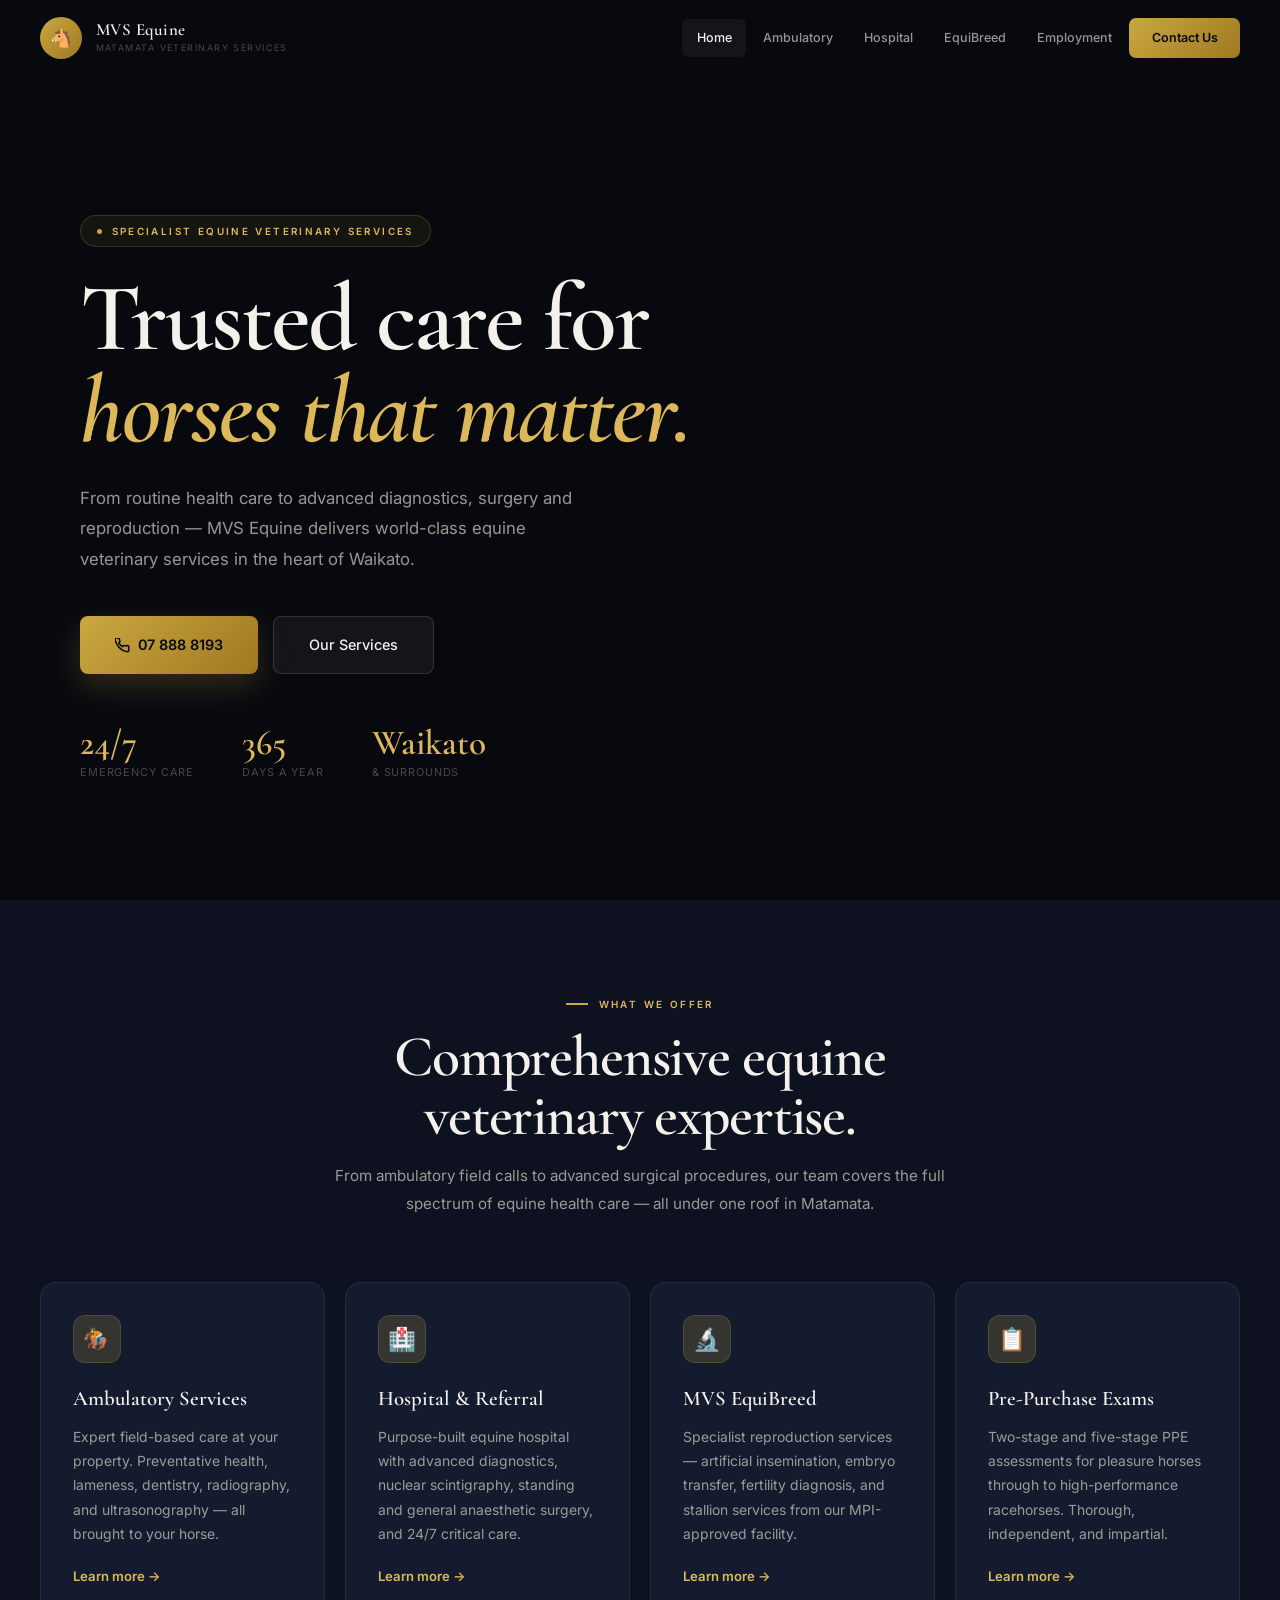
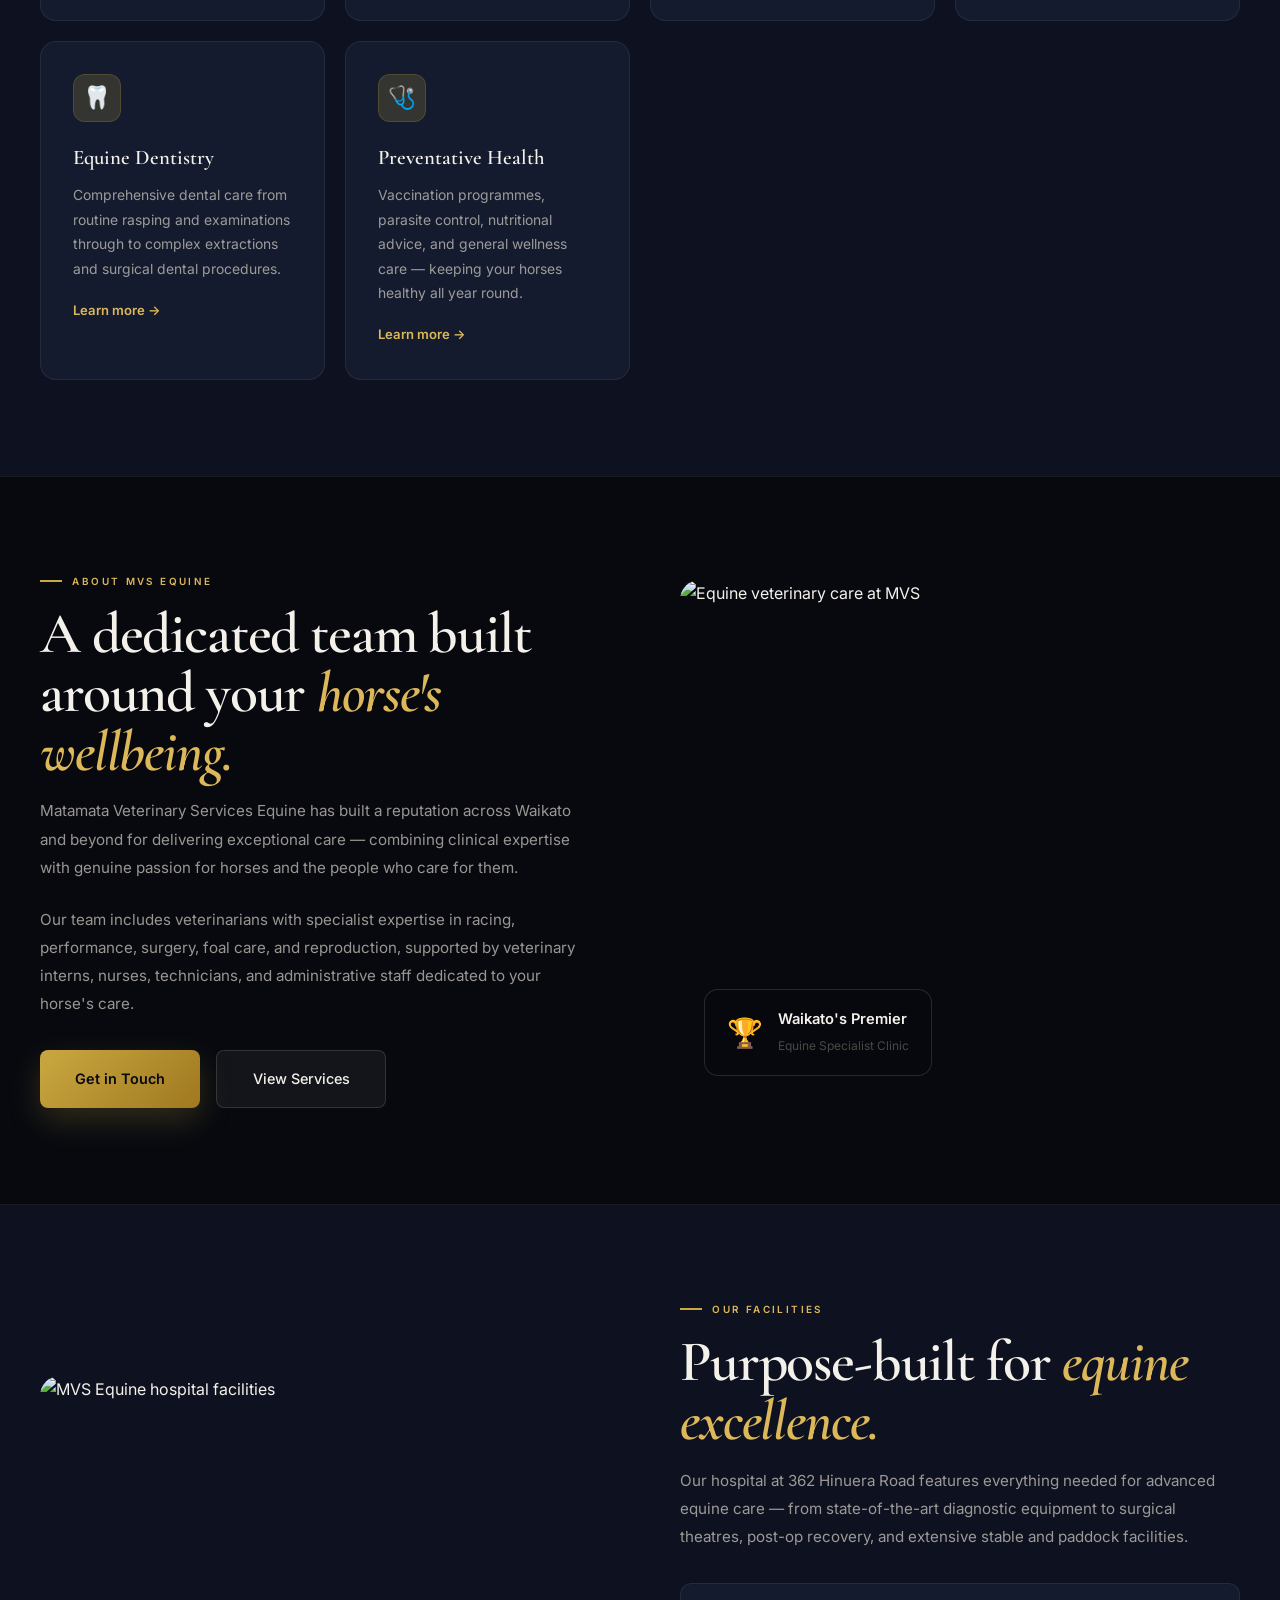
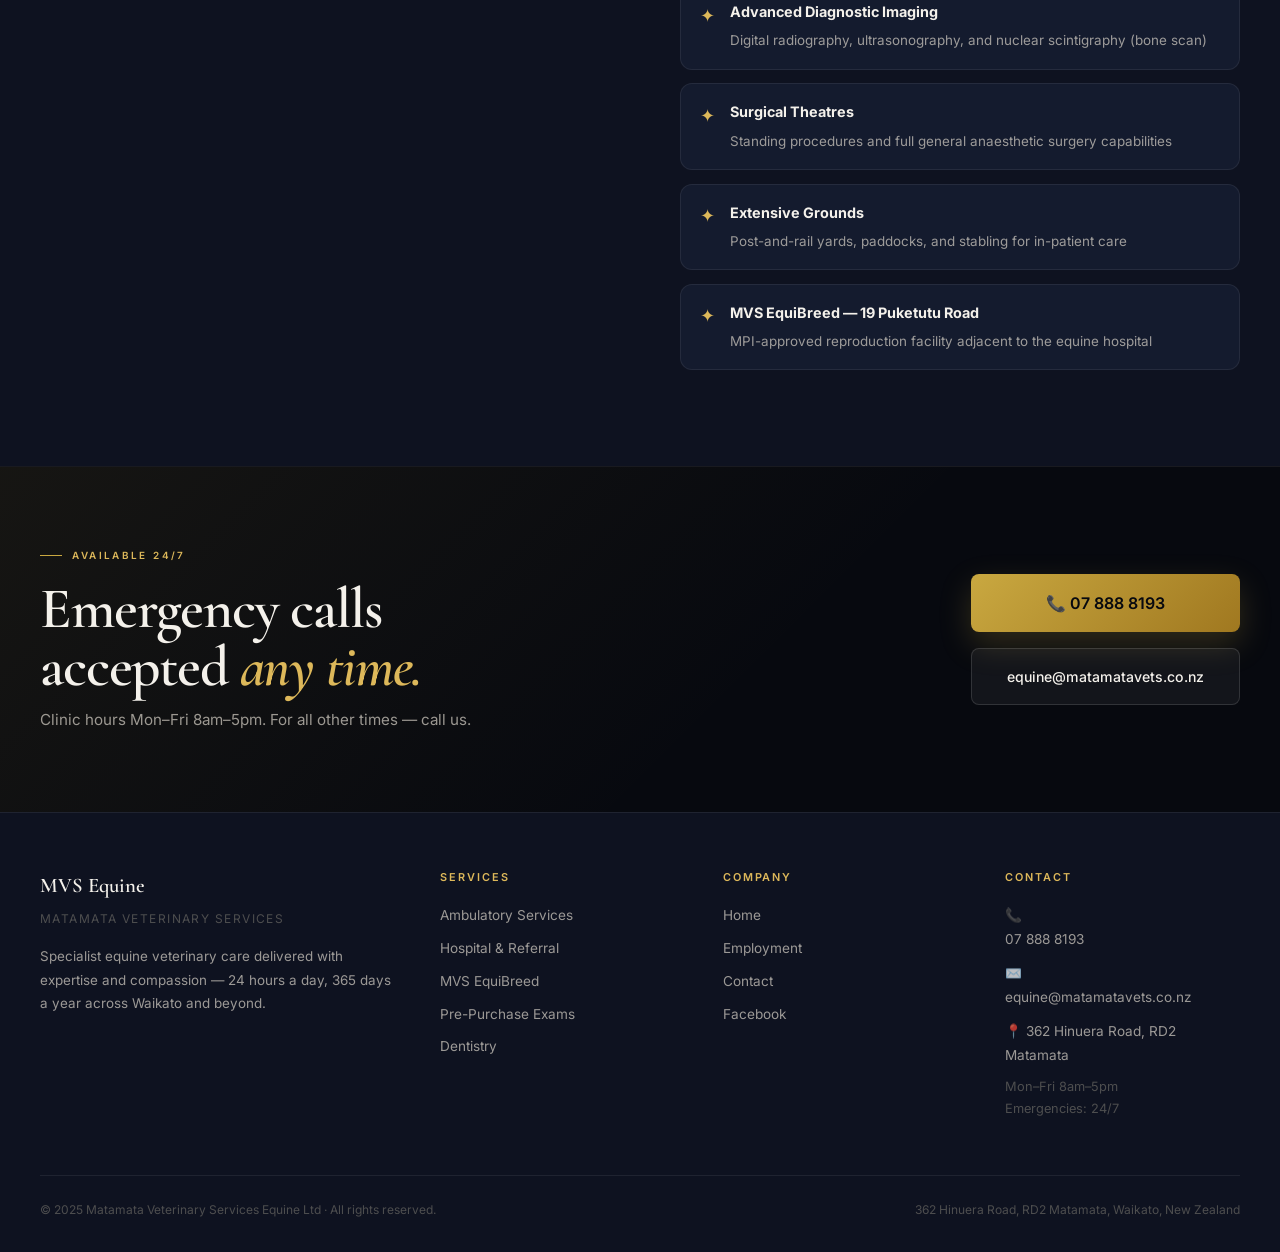
==== index.html @ 4cbdf6d9 "Initial commit: MVS Equine matavet demo site" ====
<!DOCTYPE html>
<html lang="en">
<head>
<meta charset="UTF-8">
<meta name="viewport" content="width=device-width, initial-scale=1.0">
<title>MVS Equine — Specialist Equine Veterinary Services, Matamata</title>
<meta name="description" content="Specialist equine veterinary care in Matamata, Waikato. Ambulatory services, hospital & referral care, reproduction, surgery and diagnostics. 24/7 emergency. 07 888 8193.">
<link rel="preconnect" href="https://fonts.googleapis.com">
<link rel="preconnect" href="https://fonts.gstatic.com" crossorigin>
<link rel="stylesheet" href="styles.css">
</head>
<body>

<nav id="nav">
  <a href="index.html" class="nav-logo">
    <div class="nav-logo-mark">🐴</div>
    <div class="nav-logo-text">
      <span class="nav-logo-name">MVS Equine</span>
      <span class="nav-logo-sub">Matamata Veterinary Services</span>
    </div>
  </a>
  <div class="nav-links">
    <a href="index.html" class="active">Home</a>
    <a href="ambulatory.html">Ambulatory</a>
    <a href="hospital.html">Hospital</a>
    <a href="equibreed.html">EquiBreed</a>
    <a href="employment.html">Employment</a>
    <a href="contact.html" class="nav-cta">Contact Us</a>
  </div>
  <div class="hamburger" onclick="toggleMenu()" id="hamburger"><span></span><span></span><span></span></div>
</nav>
<div class="mobile-menu" id="mobileMenu">
  <a href="index.html" onclick="toggleMenu()">Home</a>
  <a href="ambulatory.html" onclick="toggleMenu()">Ambulatory Services</a>
  <a href="hospital.html" onclick="toggleMenu()">Hospital & Referral</a>
  <a href="equibreed.html" onclick="toggleMenu()">MVS EquiBreed</a>
  <a href="employment.html" onclick="toggleMenu()">Employment</a>
  <a href="contact.html" onclick="toggleMenu()">Contact Us</a>
</div>

<!-- HERO -->
<section class="hero">
  <div class="hero-bg" style="background-image:url('https://images.unsplash.com/photo-1553284965-83fd3e82fa5a?w=2000&q=85&fm=webp&fit=crop')"></div>
  <div class="hero-overlay"></div>
  <div class="hero-overlay2"></div>
  <div class="hero-content">
    <div class="hero-eyebrow">Specialist Equine Veterinary Services</div>
    <h1>Trusted care for<br><em>horses that matter.</em></h1>
    <p class="hero-sub">From routine health care to advanced diagnostics, surgery and reproduction — MVS Equine delivers world-class equine veterinary services in the heart of Waikato.</p>
    <div class="hero-btns">
      <a href="contact.html" class="btn-primary">
        <svg width="15" height="15" viewBox="0 0 24 24" fill="none" stroke="currentColor" stroke-width="2.5" stroke-linecap="round" stroke-linejoin="round"><path d="M22 16.92v3a2 2 0 01-2.18 2 19.79 19.79 0 01-8.63-3.07A19.5 19.5 0 013.07 9.81 19.79 19.79 0 010 1.18 2 2 0 012 0h3a2 2 0 012 1.72 12.84 12.84 0 00.7 2.81 2 2 0 01-.45 2.11L6.09 7.91a16 16 0 006 6l1.27-1.27a2 2 0 012.11-.45 12.84 12.84 0 002.81.7A2 2 0 0122 14z"/></svg>
        07 888 8193
      </a>
      <a href="ambulatory.html" class="btn-ghost">Our Services</a>
    </div>
    <div class="hero-stats">
      <div>
        <div class="stat-num">24/7</div>
        <div class="stat-label">Emergency Care</div>
      </div>
      <div>
        <div class="stat-num">365</div>
        <div class="stat-label">Days a Year</div>
      </div>
      <div>
        <div class="stat-num">Waikato</div>
        <div class="stat-label">& Surrounds</div>
      </div>
    </div>
  </div>
</section>

<!-- SERVICES OVERVIEW -->
<section style="background:var(--bg2)">
  <div class="section-inner">
    <div class="reveal" style="text-align:center;max-width:640px;margin:0 auto 4rem">
      <p class="eyebrow" style="justify-content:center">What We Offer</p>
      <h2>Comprehensive equine<br>veterinary expertise.</h2>
      <p class="section-body" style="max-width:100%;text-align:center;margin:0 auto">From ambulatory field calls to advanced surgical procedures, our team covers the full spectrum of equine health care — all under one roof in Matamata.</p>
    </div>
    <div style="display:grid;grid-template-columns:repeat(auto-fit,minmax(240px,1fr));gap:1.25rem">
      <div class="card reveal">
        <div class="card-icon">🏇</div>
        <div class="card-title">Ambulatory Services</div>
        <p class="card-body">Expert field-based care at your property. Preventative health, lameness, dentistry, radiography, and ultrasonography — all brought to your horse.</p>
        <a href="ambulatory.html" style="display:inline-flex;align-items:center;gap:.4rem;font-size:.82rem;font-weight:600;color:var(--goldLt);margin-top:1.2rem;transition:gap .2s">Learn more →</a>
      </div>
      <div class="card reveal">
        <div class="card-icon">🏥</div>
        <div class="card-title">Hospital & Referral</div>
        <p class="card-body">Purpose-built equine hospital with advanced diagnostics, nuclear scintigraphy, standing and general anaesthetic surgery, and 24/7 critical care.</p>
        <a href="hospital.html" style="display:inline-flex;align-items:center;gap:.4rem;font-size:.82rem;font-weight:600;color:var(--goldLt);margin-top:1.2rem">Learn more →</a>
      </div>
      <div class="card reveal">
        <div class="card-icon">🔬</div>
        <div class="card-title">MVS EquiBreed</div>
        <p class="card-body">Specialist reproduction services — artificial insemination, embryo transfer, fertility diagnosis, and stallion services from our MPI-approved facility.</p>
        <a href="equibreed.html" style="display:inline-flex;align-items:center;gap:.4rem;font-size:.82rem;font-weight:600;color:var(--goldLt);margin-top:1.2rem">Learn more →</a>
      </div>
      <div class="card reveal">
        <div class="card-icon">📋</div>
        <div class="card-title">Pre-Purchase Exams</div>
        <p class="card-body">Two-stage and five-stage PPE assessments for pleasure horses through to high-performance racehorses. Thorough, independent, and impartial.</p>
        <a href="ambulatory.html" style="display:inline-flex;align-items:center;gap:.4rem;font-size:.82rem;font-weight:600;color:var(--goldLt);margin-top:1.2rem">Learn more →</a>
      </div>
      <div class="card reveal">
        <div class="card-icon">🦷</div>
        <div class="card-title">Equine Dentistry</div>
        <p class="card-body">Comprehensive dental care from routine rasping and examinations through to complex extractions and surgical dental procedures.</p>
        <a href="ambulatory.html" style="display:inline-flex;align-items:center;gap:.4rem;font-size:.82rem;font-weight:600;color:var(--goldLt);margin-top:1.2rem">Learn more →</a>
      </div>
      <div class="card reveal">
        <div class="card-icon">🩺</div>
        <div class="card-title">Preventative Health</div>
        <p class="card-body">Vaccination programmes, parasite control, nutritional advice, and general wellness care — keeping your horses healthy all year round.</p>
        <a href="ambulatory.html" style="display:inline-flex;align-items:center;gap:.4rem;font-size:.82rem;font-weight:600;color:var(--goldLt);margin-top:1.2rem">Learn more →</a>
      </div>
    </div>
  </div>
</section>

<hr class="divider">

<!-- ABOUT SPLIT -->
<section>
  <div class="section-inner">
    <div class="split">
      <div class="reveal">
        <p class="eyebrow">About MVS Equine</p>
        <h2>A dedicated team built around your <em>horse's wellbeing.</em></h2>
        <p class="section-body" style="margin-bottom:1.5rem">Matamata Veterinary Services Equine has built a reputation across Waikato and beyond for delivering exceptional care — combining clinical expertise with genuine passion for horses and the people who care for them.</p>
        <p class="section-body" style="margin-bottom:2rem">Our team includes veterinarians with specialist expertise in racing, performance, surgery, foal care, and reproduction, supported by veterinary interns, nurses, technicians, and administrative staff dedicated to your horse's care.</p>
        <div style="display:flex;flex-wrap:wrap;gap:1rem">
          <a href="contact.html" class="btn-primary">Get in Touch</a>
          <a href="ambulatory.html" class="btn-ghost">View Services</a>
        </div>
      </div>
      <div class="split-img reveal">
        <img src="https://images.unsplash.com/photo-1601358877084-eaa34eff8d05?w=900&q=85&fm=webp&fit=crop" alt="Equine veterinary care at MVS">
        <div class="split-img-badge">
          <div class="split-badge-icon">🏆</div>
          <div class="split-badge-text">
            <strong>Waikato's Premier</strong>
            <span>Equine Specialist Clinic</span>
          </div>
        </div>
      </div>
    </div>
  </div>
</section>

<hr class="divider">

<!-- FACILITIES -->
<section style="background:var(--bg2)">
  <div class="section-inner">
    <div style="display:grid;grid-template-columns:1fr 1fr;gap:5rem;align-items:center">
      <div class="split-img reveal">
        <img src="https://images.unsplash.com/photo-1598974357801-cbca100e65d3?w=900&q=85&fm=webp&fit=crop" alt="MVS Equine hospital facilities">
      </div>
      <div class="reveal">
        <p class="eyebrow">Our Facilities</p>
        <h2>Purpose-built for <em>equine excellence.</em></h2>
        <p class="section-body" style="margin-bottom:2rem">Our hospital at 362 Hinuera Road features everything needed for advanced equine care — from state-of-the-art diagnostic equipment to surgical theatres, post-op recovery, and extensive stable and paddock facilities.</p>
        <div style="display:flex;flex-direction:column;gap:.85rem">
          <div style="display:flex;align-items:flex-start;gap:.9rem;padding:1rem 1.2rem;background:var(--bg3);border:1px solid var(--border);border-radius:12px">
            <span style="color:var(--goldLt);font-size:1.1rem;margin-top:.05rem">✦</span>
            <div>
              <strong style="font-size:.9rem;color:var(--text);display:block;margin-bottom:.15rem">Advanced Diagnostic Imaging</strong>
              <span style="font-size:.84rem;color:var(--body)">Digital radiography, ultrasonography, and nuclear scintigraphy (bone scan)</span>
            </div>
          </div>
          <div style="display:flex;align-items:flex-start;gap:.9rem;padding:1rem 1.2rem;background:var(--bg3);border:1px solid var(--border);border-radius:12px">
            <span style="color:var(--goldLt);font-size:1.1rem;margin-top:.05rem">✦</span>
            <div>
              <strong style="font-size:.9rem;color:var(--text);display:block;margin-bottom:.15rem">Surgical Theatres</strong>
              <span style="font-size:.84rem;color:var(--body)">Standing procedures and full general anaesthetic surgery capabilities</span>
            </div>
          </div>
          <div style="display:flex;align-items:flex-start;gap:.9rem;padding:1rem 1.2rem;background:var(--bg3);border:1px solid var(--border);border-radius:12px">
            <span style="color:var(--goldLt);font-size:1.1rem;margin-top:.05rem">✦</span>
            <div>
              <strong style="font-size:.9rem;color:var(--text);display:block;margin-bottom:.15rem">Extensive Grounds</strong>
              <span style="font-size:.84rem;color:var(--body)">Post-and-rail yards, paddocks, and stabling for in-patient care</span>
            </div>
          </div>
          <div style="display:flex;align-items:flex-start;gap:.9rem;padding:1rem 1.2rem;background:var(--bg3);border:1px solid var(--border);border-radius:12px">
            <span style="color:var(--goldLt);font-size:1.1rem;margin-top:.05rem">✦</span>
            <div>
              <strong style="font-size:.9rem;color:var(--text);display:block;margin-bottom:.15rem">MVS EquiBreed — 19 Puketutu Road</strong>
              <span style="font-size:.84rem;color:var(--body)">MPI-approved reproduction facility adjacent to the equine hospital</span>
            </div>
          </div>
        </div>
      </div>
    </div>
  </div>
</section>

<hr class="divider">

<!-- CTA BAND -->
<section style="padding:5rem 2.5rem;background:linear-gradient(135deg,rgba(201,168,64,.08) 0%,transparent 60%)">
  <div class="section-inner" style="display:grid;grid-template-columns:1fr auto;gap:3rem;align-items:center;flex-wrap:wrap">
    <div class="reveal">
      <p class="eyebrow">Available 24/7</p>
      <h2 style="margin-bottom:.6rem">Emergency calls<br>accepted <em>any time.</em></h2>
      <p style="font-size:.95rem;color:var(--body)">Clinic hours Mon–Fri 8am–5pm. For all other times — call us.</p>
    </div>
    <div class="reveal" style="display:flex;flex-direction:column;gap:1rem;min-width:220px">
      <a href="tel:0788881 93" class="btn-primary" style="justify-content:center;font-size:1rem">📞 07 888 8193</a>
      <a href="mailto:equine@matamatavets.co.nz" class="btn-ghost" style="justify-content:center;font-size:.88rem">equine@matamatavets.co.nz</a>
    </div>
  </div>
</section>

<!-- FOOTER -->
<footer>
  <div class="footer-inner">
    <div class="footer-top">
      <div>
        <div class="footer-brand-name">MVS Equine</div>
        <div class="footer-brand-sub">Matamata Veterinary Services</div>
        <p class="footer-brand-desc">Specialist equine veterinary care delivered with expertise and compassion — 24 hours a day, 365 days a year across Waikato and beyond.</p>
      </div>
      <div class="footer-col">
        <div class="footer-col-title">Services</div>
        <a href="ambulatory.html">Ambulatory Services</a>
        <a href="hospital.html">Hospital & Referral</a>
        <a href="equibreed.html">MVS EquiBreed</a>
        <a href="ambulatory.html">Pre-Purchase Exams</a>
        <a href="ambulatory.html">Dentistry</a>
      </div>
      <div class="footer-col">
        <div class="footer-col-title">Company</div>
        <a href="index.html">Home</a>
        <a href="employment.html">Employment</a>
        <a href="contact.html">Contact</a>
        <a href="https://facebook.com/mvs.equine" target="_blank">Facebook</a>
      </div>
      <div class="footer-col">
        <div class="footer-col-title">Contact</div>
        <p>📞 <a href="tel:078888193">07 888 8193</a></p>
        <p>✉️ <a href="mailto:equine@matamatavets.co.nz">equine@matamatavets.co.nz</a></p>
        <p>📍 362 Hinuera Road, RD2 Matamata</p>
        <p style="margin-top:.5rem;font-size:.8rem;color:var(--dim)">Mon–Fri 8am–5pm<br>Emergencies: 24/7</p>
      </div>
    </div>
    <div class="footer-bottom">
      <span class="footer-copy">© 2025 Matamata Veterinary Services Equine Ltd · All rights reserved.</span>
      <span class="footer-copy">362 Hinuera Road, RD2 Matamata, Waikato, New Zealand</span>
    </div>
  </div>
</footer>

<script>
window.addEventListener('scroll',()=>{document.getElementById('nav').classList.toggle('scrolled',window.scrollY>30)},{passive:true});
function toggleMenu(){document.getElementById('mobileMenu').classList.toggle('open')}
const obs=new IntersectionObserver(e=>{e.forEach((el,i)=>{if(el.isIntersecting){setTimeout(()=>el.target.classList.add('visible'),i*80);obs.unobserve(el.target)}})},{threshold:.1,rootMargin:'0px 0px -40px 0px'});
document.querySelectorAll('.reveal').forEach(el=>obs.observe(el));
</script>
</body>
</html>
---- styles.css ----
@import url('https://fonts.googleapis.com/css2?family=Cormorant+Garamond:ital,wght@0,400;0,500;0,600;0,700;1,400;1,600&family=Inter:wght@300;400;500;600&display=swap');

:root {
  --bg:      #07090f;
  --bg2:     #0e1220;
  --bg3:     #141b2e;
  --gold:    #c9a840;
  --goldLt:  #ddb85a;
  --goldDim: rgba(201,168,64,0.18);
  --text:    #f4f1eb;
  --body:    rgba(210,205,195,0.72);
  --dim:     rgba(160,155,140,0.44);
  --border:  rgba(255,255,255,0.07);
  --borderH: rgba(255,255,255,0.13);
}

*,*::before,*::after{box-sizing:border-box;margin:0;padding:0}
html{scroll-behavior:smooth}
body{font-family:'Inter',sans-serif;background:var(--bg);color:var(--text);line-height:1.65;-webkit-font-smoothing:antialiased}
img{display:block;max-width:100%}
a{color:inherit;text-decoration:none}

/* ── NAV ── */
nav{position:fixed;top:0;left:0;right:0;width:100%;z-index:100;height:76px;display:flex;align-items:center;justify-content:space-between;padding:0 2.5rem;transition:background .4s,box-shadow .4s}
nav.scrolled{background:rgba(7,9,15,.96);backdrop-filter:blur(20px);box-shadow:0 1px 0 var(--border)}
.nav-logo{display:flex;align-items:center;gap:.85rem;text-decoration:none}
.nav-logo-mark{width:42px;height:42px;border-radius:50%;background:linear-gradient(135deg,var(--gold),#a07820);display:flex;align-items:center;justify-content:center;font-size:1.1rem;flex-shrink:0}
.nav-logo-text{display:flex;flex-direction:column}
.nav-logo-name{font-family:'Cormorant Garamond',serif;font-size:17px;font-weight:600;color:var(--text);letter-spacing:.03em;line-height:1}
.nav-logo-sub{font-size:9px;color:var(--dim);letter-spacing:.16em;text-transform:uppercase;margin-top:3px}
.nav-links{display:flex;align-items:center;gap:.15rem}
.nav-links a{font-size:12.5px;font-weight:500;color:var(--body);padding:.55rem .9rem;border-radius:6px;transition:color .2s,background .2s}
.nav-links a:hover,.nav-links a.active{color:var(--text);background:rgba(255,255,255,.05)}
.nav-cta{background:linear-gradient(135deg,var(--gold),#a07820)!important;color:#07090f!important;padding:.6rem 1.4rem!important;border-radius:7px!important;font-weight:600!important;transition:filter .2s,transform .15s!important}
.nav-cta:hover{filter:brightness(1.1)!important;transform:translateY(-1px)!important}
.hamburger{display:none;flex-direction:column;gap:5px;cursor:pointer;padding:6px;border:1px solid var(--border);border-radius:7px;background:rgba(255,255,255,.04)}
.hamburger span{display:block;width:20px;height:2px;background:var(--body);border-radius:2px;transition:.3s}
.mobile-menu{display:none;position:fixed;top:76px;inset-x:0;background:rgba(7,9,15,.98);backdrop-filter:blur(20px);border-bottom:1px solid var(--border);padding:1.2rem 2.5rem 1.8rem;z-index:99}
.mobile-menu a{display:block;padding:.75rem 0;font-size:14px;color:var(--body);border-bottom:1px solid var(--border)}
.mobile-menu a:last-child{border:none;margin-top:.5rem;padding:.9rem 1rem;text-align:center;background:linear-gradient(135deg,var(--gold),#a07820);border-radius:8px;color:#07090f;font-weight:600}
.mobile-menu.open{display:block}

/* ── HERO ── */
.hero{position:relative;min-height:100vh;display:flex;align-items:center;overflow:hidden}
.hero-bg{position:absolute;inset:0;background-size:cover;background-position:center;filter:saturate(.7) contrast(1.05)}
.hero-overlay{position:absolute;inset:0;background:linear-gradient(110deg,rgba(7,9,15,.97) 0%,rgba(7,9,15,.82) 46%,rgba(7,9,15,.48) 76%,rgba(7,9,15,.25) 100%)}
.hero-overlay2{position:absolute;inset:0;background:linear-gradient(180deg,rgba(7,9,15,.15) 0%,transparent 45%,rgba(7,9,15,.92) 100%)}
.hero-content{position:relative;z-index:10;max-width:1240px;margin:0 auto;padding:0 2.5rem;padding-top:96px;width:100%}
.hero-eyebrow{display:inline-flex;align-items:center;gap:.6rem;font-size:.62rem;font-weight:600;letter-spacing:.24em;text-transform:uppercase;color:var(--goldLt);margin-bottom:1.6rem;padding:.45rem 1rem;border-radius:99px;border:1px solid rgba(201,168,64,.22);background:rgba(201,168,64,.07)}
.hero-eyebrow::before{content:'';width:5px;height:5px;border-radius:50%;background:var(--gold);animation:pulse 2.4s ease-in-out infinite}
@keyframes pulse{0%,100%{opacity:1}50%{opacity:.3}}
.hero h1{font-family:'Cormorant Garamond',serif;font-size:clamp(3rem,7.5vw,6rem);font-weight:600;line-height:.96;letter-spacing:-.02em;color:var(--text);margin-bottom:1.6rem;max-width:780px}
.hero h1 em{font-style:italic;color:var(--goldLt)}
.hero-sub{font-size:1.05rem;color:var(--body);line-height:1.82;max-width:500px;margin-bottom:2.6rem}
.hero-btns{display:flex;flex-wrap:wrap;gap:.9rem;margin-bottom:3.2rem}
.btn-primary{display:inline-flex;align-items:center;gap:.5rem;padding:1rem 2.2rem;background:linear-gradient(135deg,var(--gold),#a07820);color:#07090f;border:none;border-radius:8px;font-size:.9rem;font-weight:600;cursor:pointer;transition:filter .25s,transform .2s;box-shadow:0 12px 32px rgba(201,168,64,.22)}
.btn-primary:hover{filter:brightness(1.08);transform:translateY(-2px)}
.btn-ghost{display:inline-flex;align-items:center;gap:.5rem;padding:1rem 2.2rem;background:rgba(255,255,255,.05);border:1px solid var(--borderH);color:var(--text);border-radius:8px;font-size:.9rem;font-weight:500;transition:border-color .2s,background .2s}
.btn-ghost:hover{border-color:rgba(255,255,255,.22);background:rgba(255,255,255,.08)}
.hero-stats{display:flex;flex-wrap:wrap;gap:3rem}
.stat-num{font-family:'Cormorant Garamond',serif;font-size:2.2rem;font-weight:600;color:var(--goldLt);line-height:1}
.stat-label{font-size:.68rem;color:var(--dim);letter-spacing:.08em;text-transform:uppercase;margin-top:.2rem}

/* ── SECTIONS ── */
section{padding:6rem 2.5rem}
.section-inner{max-width:1240px;margin:0 auto}
.eyebrow{font-size:.62rem;font-weight:600;letter-spacing:.24em;text-transform:uppercase;color:var(--goldLt);margin-bottom:1rem;display:flex;align-items:center;gap:.65rem}
.eyebrow::before{content:'';display:block;width:22px;height:1.5px;background:var(--gold);flex-shrink:0}
h2{font-family:'Cormorant Garamond',serif;font-size:clamp(2.2rem,4.5vw,3.6rem);font-weight:600;letter-spacing:-.02em;line-height:1.02;color:var(--text);margin-bottom:1rem}
h2 em{font-style:italic;color:var(--goldLt)}
.section-body{font-size:.95rem;color:var(--body);line-height:1.85;max-width:540px}
.divider{border:none;border-top:1px solid var(--border)}

/* ── CARDS ── */
.card{background:var(--bg3);border:1px solid var(--border);border-radius:16px;padding:2rem;transition:border-color .25s,transform .25s,box-shadow .25s;position:relative;overflow:hidden}
.card::before{content:'';position:absolute;top:0;left:0;right:0;height:2px;background:linear-gradient(90deg,var(--gold),transparent);opacity:0;transition:opacity .25s}
.card:hover{border-color:rgba(201,168,64,.22);transform:translateY(-4px);box-shadow:0 24px 56px rgba(0,0,0,.28)}
.card:hover::before{opacity:1}
.card-icon{width:48px;height:48px;border-radius:12px;background:var(--goldDim);border:1px solid rgba(201,168,64,.2);display:flex;align-items:center;justify-content:center;margin-bottom:1.2rem;font-size:1.4rem}
.card-title{font-family:'Cormorant Garamond',serif;font-size:1.3rem;font-weight:600;color:var(--text);margin-bottom:.5rem}
.card-body{font-size:.87rem;color:var(--body);line-height:1.75}

/* ── SPLIT LAYOUT ── */
.split{display:grid;grid-template-columns:1fr 1fr;gap:5rem;align-items:center}
.split-img{border-radius:20px;overflow:hidden;position:relative}
.split-img img{width:100%;height:520px;object-fit:cover}
.split-img-badge{position:absolute;bottom:1.5rem;left:1.5rem;background:rgba(7,9,15,.92);backdrop-filter:blur(14px);border:1px solid var(--borderH);border-radius:14px;padding:1.1rem 1.4rem;display:flex;align-items:center;gap:.9rem}
.split-badge-icon{font-size:1.8rem}
.split-badge-text strong{display:block;font-size:.92rem;font-weight:600;color:var(--text)}
.split-badge-text span{font-size:.75rem;color:var(--dim)}

/* ── PAGE HERO (inner pages) ── */
.page-hero{position:relative;padding:10rem 2.5rem 5rem;overflow:hidden}
.page-hero-bg{position:absolute;inset:0;background-size:cover;background-position:center;filter:saturate(.6) contrast(1.05)}
.page-hero-overlay{position:absolute;inset:0;background:linear-gradient(108deg,rgba(7,9,15,.97) 0%,rgba(7,9,15,.85) 55%,rgba(7,9,15,.6) 100%)}
.page-hero-overlay2{position:absolute;inset:0;background:linear-gradient(180deg,transparent 0%,rgba(7,9,15,.9) 100%)}
.page-hero-content{position:relative;z-index:10;max-width:1240px;margin:0 auto}
.page-hero h1{font-family:'Cormorant Garamond',serif;font-size:clamp(2.5rem,5.5vw,4.5rem);font-weight:600;line-height:1;letter-spacing:-.02em;color:var(--text);margin-bottom:1.2rem}
.page-hero h1 em{font-style:italic;color:var(--goldLt)}
.page-hero p{font-size:1.05rem;color:var(--body);max-width:540px;line-height:1.8}

/* ── TEAM CARD ── */
.team-grid{display:grid;grid-template-columns:repeat(auto-fit,minmax(260px,1fr));gap:1.5rem;margin-top:3.5rem}
.team-card{background:var(--bg3);border:1px solid var(--border);border-radius:16px;overflow:hidden;transition:border-color .25s,transform .2s}
.team-card:hover{border-color:rgba(201,168,64,.2);transform:translateY(-3px)}
.team-card-img{width:100%;height:260px;object-fit:cover;object-position:top}
.team-card-body{padding:1.5rem}
.team-card-name{font-family:'Cormorant Garamond',serif;font-size:1.25rem;font-weight:600;color:var(--text);margin-bottom:.2rem}
.team-card-title{font-size:.75rem;font-weight:600;letter-spacing:.1em;text-transform:uppercase;color:var(--goldLt);margin-bottom:.6rem}
.team-card-bio{font-size:.85rem;color:var(--body);line-height:1.72}

/* ── CONTACT ── */
.contact-grid{display:grid;grid-template-columns:1fr 1.3fr;gap:4.5rem;align-items:start}
.contact-item{display:flex;align-items:flex-start;gap:1rem;padding:1.2rem 1.4rem;background:var(--bg3);border:1px solid var(--border);border-radius:13px;margin-bottom:.9rem}
.c-icon{width:40px;height:40px;border-radius:10px;background:var(--goldDim);border:1px solid rgba(201,168,64,.18);display:flex;align-items:center;justify-content:center;flex-shrink:0;font-size:1.1rem}
.c-label{font-size:.67rem;font-weight:600;letter-spacing:.1em;text-transform:uppercase;color:var(--dim);margin-bottom:.25rem}
.c-val{font-size:.93rem;font-weight:500;color:var(--text)}
.c-val a{color:var(--text);transition:color .2s}
.c-val a:hover{color:var(--goldLt)}
.form-card{background:var(--bg3);border:1px solid var(--border);border-radius:18px;padding:2.4rem}
.form-title{font-family:'Cormorant Garamond',serif;font-size:1.7rem;font-weight:600;color:var(--text);margin-bottom:1.6rem}
.form-group{margin-bottom:1.1rem}
.form-group label{display:block;font-size:.67rem;font-weight:600;letter-spacing:.1em;text-transform:uppercase;color:var(--dim);margin-bottom:.45rem}
.form-group input,.form-group select,.form-group textarea{width:100%;padding:.8rem 1.1rem;background:rgba(255,255,255,.04);border:1px solid var(--border);border-radius:9px;color:var(--text);font-family:'Inter',sans-serif;font-size:.92rem;outline:none;transition:border-color .2s,box-shadow .2s}
.form-group input::placeholder,.form-group textarea::placeholder{color:rgba(160,155,140,.28)}
.form-group input:focus,.form-group select:focus,.form-group textarea:focus{border-color:rgba(201,168,64,.45);box-shadow:0 0 0 3px rgba(201,168,64,.1)}
.form-group select{cursor:pointer;color:var(--body)}
.form-group select option{background:var(--bg3);color:var(--text)}
.form-group textarea{resize:vertical;min-height:120px}
.form-row{display:grid;grid-template-columns:1fr 1fr;gap:.9rem}
.form-submit{width:100%;padding:1rem;background:linear-gradient(135deg,var(--gold),#a07820);color:#07090f;border:none;border-radius:9px;font-size:.95rem;font-weight:600;cursor:pointer;font-family:'Inter',sans-serif;transition:filter .25s,transform .2s;box-shadow:0 10px 28px rgba(201,168,64,.18);margin-top:.5rem}
.form-submit:hover{filter:brightness(1.08);transform:translateY(-1px)}
.form-submit:disabled{opacity:.6;transform:none;cursor:not-allowed}
.form-note{font-size:.72rem;color:var(--dim);margin-top:.75rem;text-align:center}
.form-success{display:none;text-align:center;padding:2.5rem 1rem}
.form-success h3{font-family:'Cormorant Garamond',serif;font-size:1.8rem;font-weight:600;color:var(--text);margin-bottom:.5rem}
.form-success p{font-size:.9rem;color:var(--body)}

/* ── FOOTER ── */
footer{background:var(--bg2);border-top:1px solid var(--border);padding:3.5rem 2.5rem 2rem}
.footer-inner{max-width:1240px;margin:0 auto}
.footer-top{display:grid;grid-template-columns:1.5fr 1fr 1fr 1fr;gap:3rem;margin-bottom:3rem}
.footer-brand-name{font-family:'Cormorant Garamond',serif;font-size:1.3rem;font-weight:600;color:var(--text);margin-bottom:.4rem}
.footer-brand-sub{font-size:.75rem;color:var(--dim);letter-spacing:.12em;text-transform:uppercase;margin-bottom:1rem}
.footer-brand-desc{font-size:.84rem;color:var(--body);line-height:1.75}
.footer-col-title{font-size:.68rem;font-weight:600;letter-spacing:.18em;text-transform:uppercase;color:var(--goldLt);margin-bottom:1.1rem}
.footer-col a{display:block;font-size:.85rem;color:var(--body);margin-bottom:.65rem;transition:color .2s}
.footer-col a:hover{color:var(--text)}
.footer-col p{font-size:.85rem;color:var(--body);line-height:1.75;margin-bottom:.4rem}
.footer-bottom{border-top:1px solid var(--border);padding-top:1.5rem;display:flex;align-items:center;justify-content:space-between;flex-wrap:wrap;gap:1rem}
.footer-copy{font-size:.75rem;color:var(--dim)}

/* ── ANIMATIONS ── */
.reveal{opacity:0;transform:translateY(28px);transition:opacity .7s ease,transform .7s ease}
.reveal.visible{opacity:1;transform:none}

/* ── RESPONSIVE ── */
@media(max-width:1024px){
  .split{grid-template-columns:1fr;gap:3rem}
  .split-img{order:-1}
  .contact-grid{grid-template-columns:1fr}
  .footer-top{grid-template-columns:1fr 1fr}
}
@media(max-width:680px){
  .nav-links{display:none}
  .hamburger{display:flex}
  section{padding:4.5rem 1.5rem}
  .page-hero{padding:8rem 1.5rem 4rem}
  .form-row{grid-template-columns:1fr}
  .hero h1{font-size:2.9rem}
  .footer-top{grid-template-columns:1fr}
  nav{padding:0 1.5rem}
}
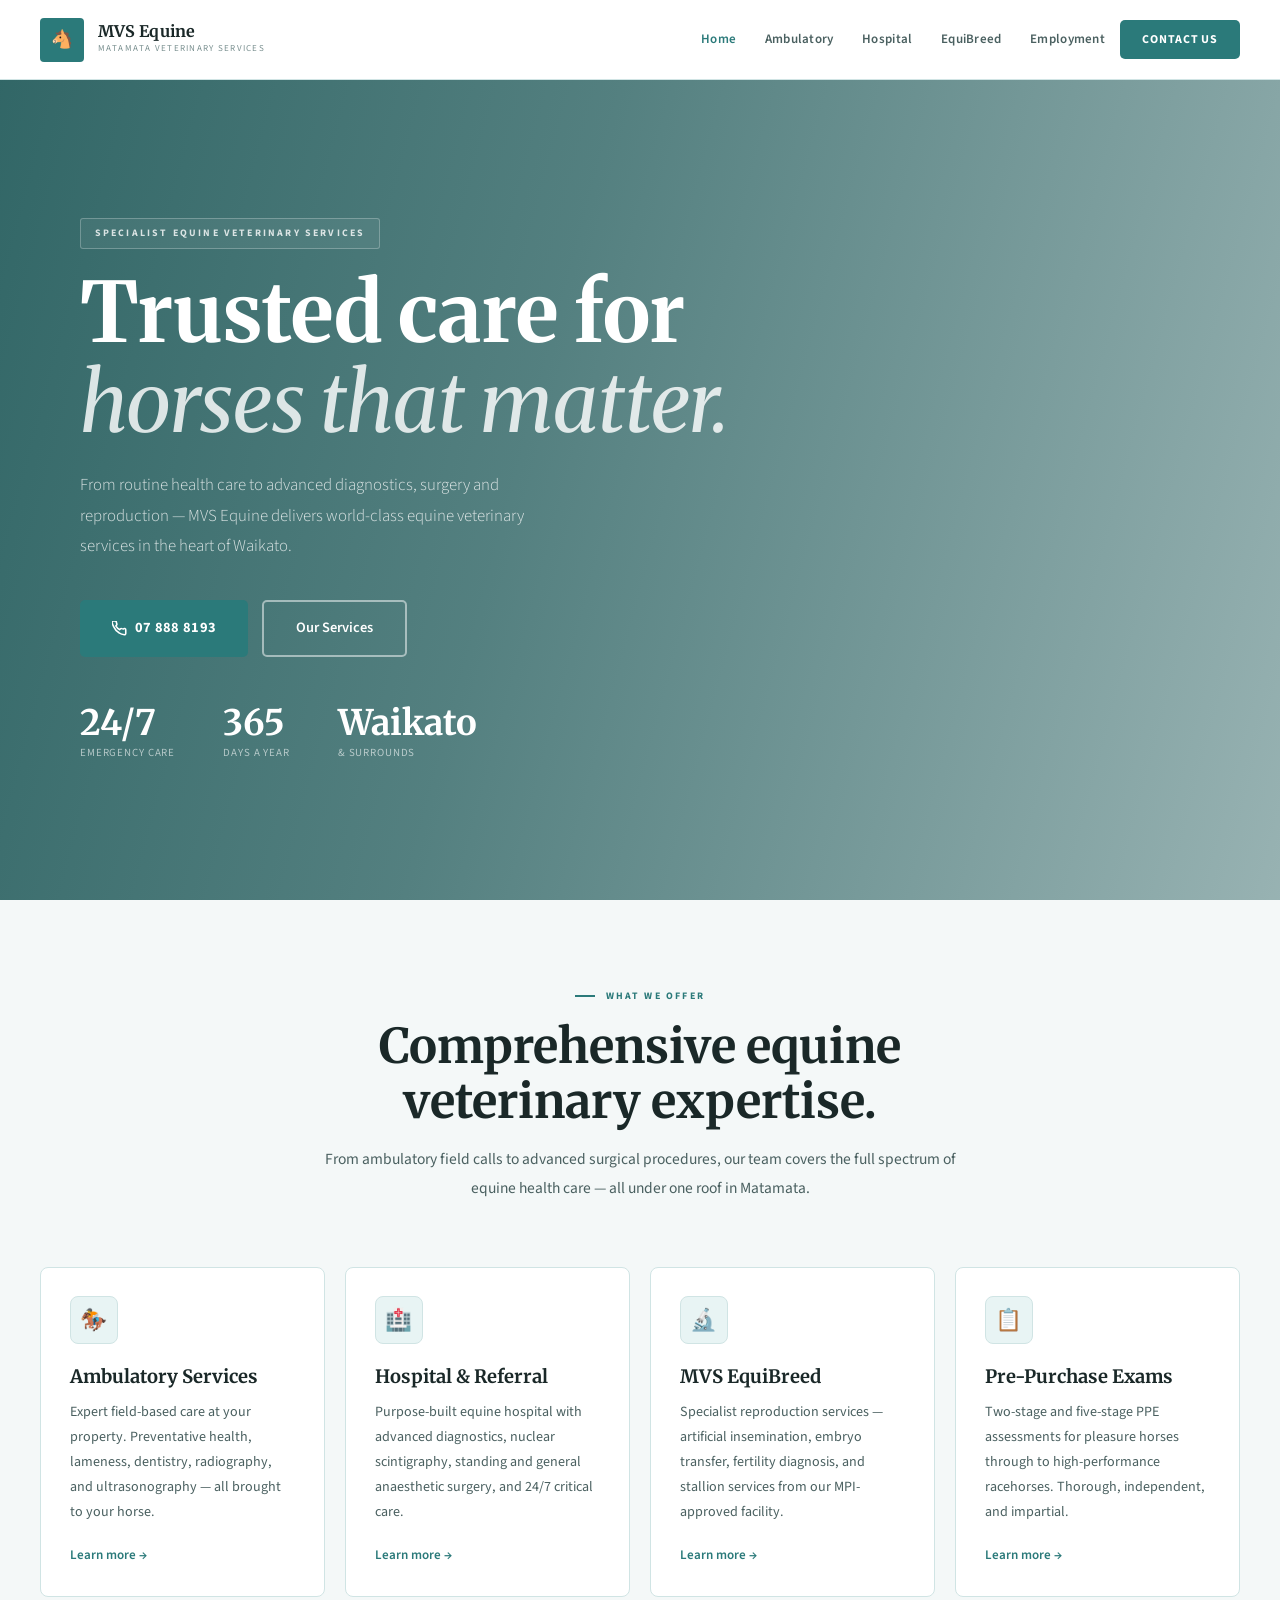
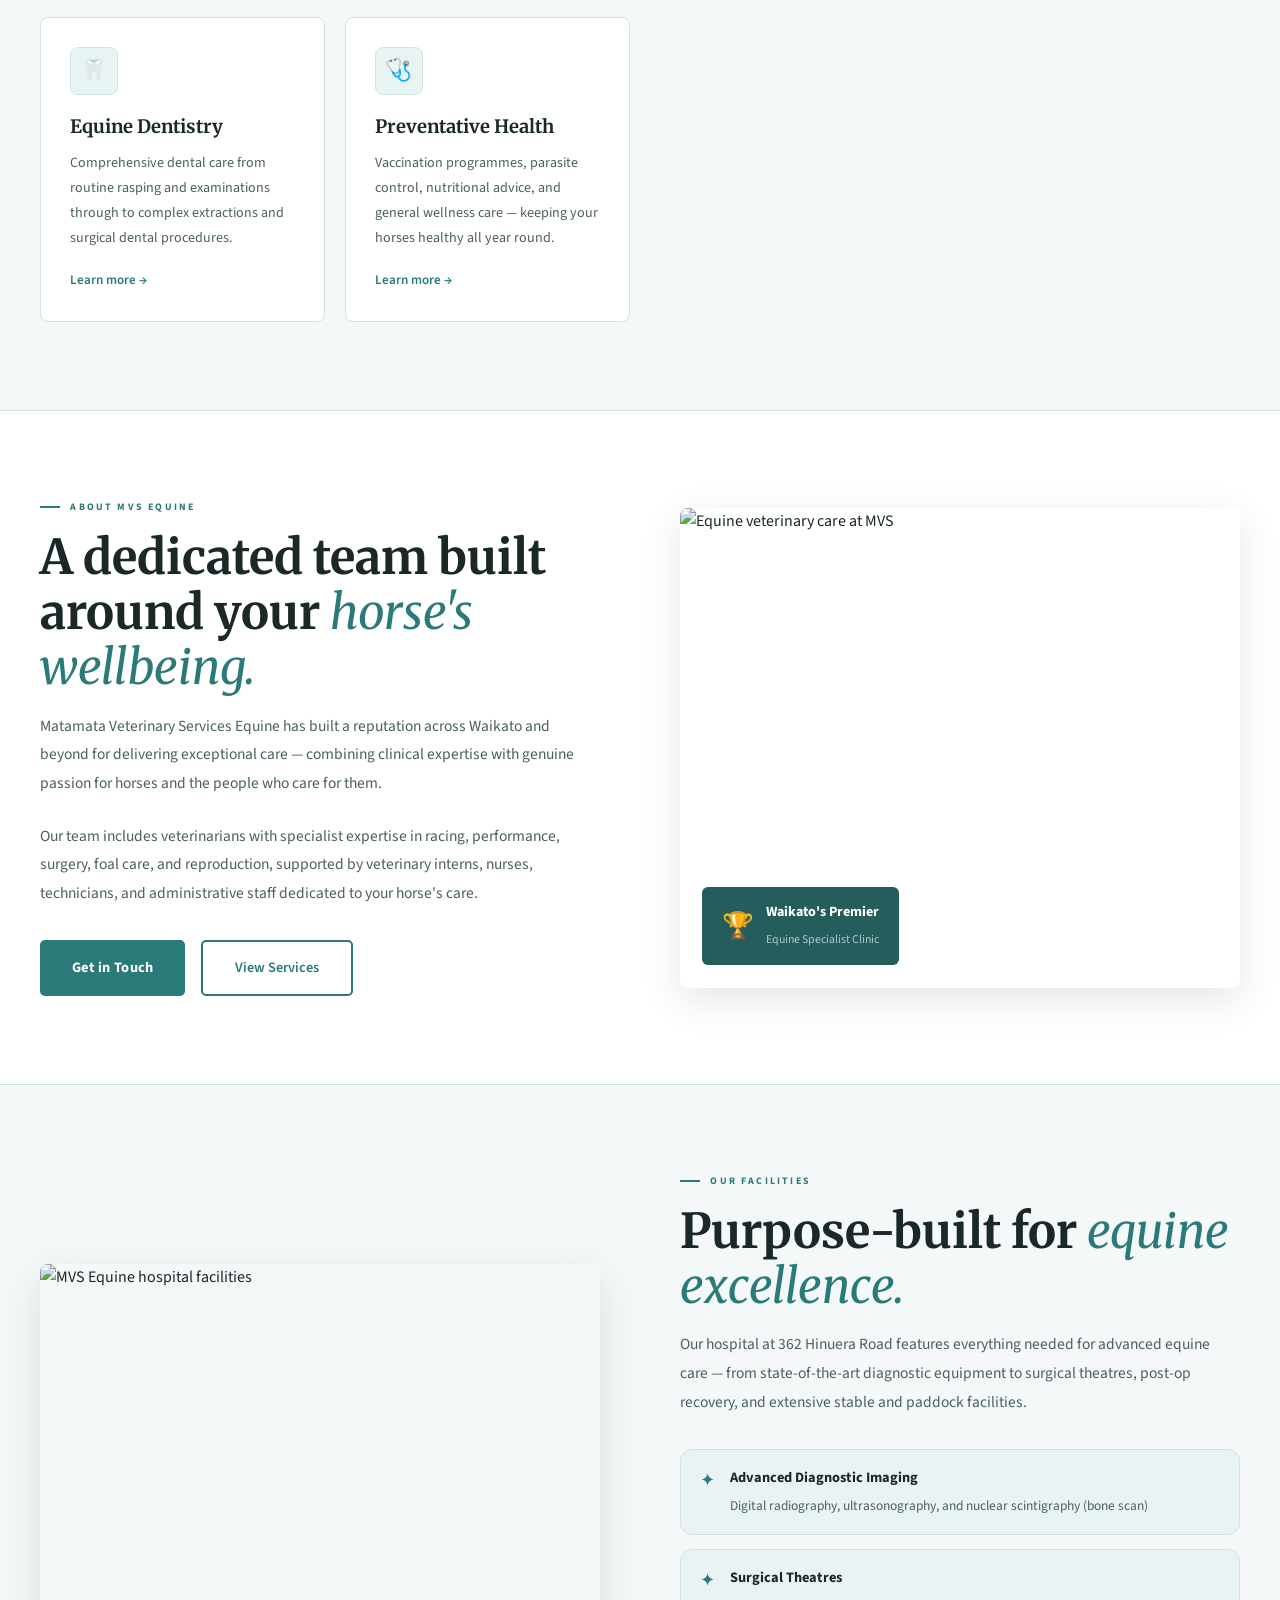
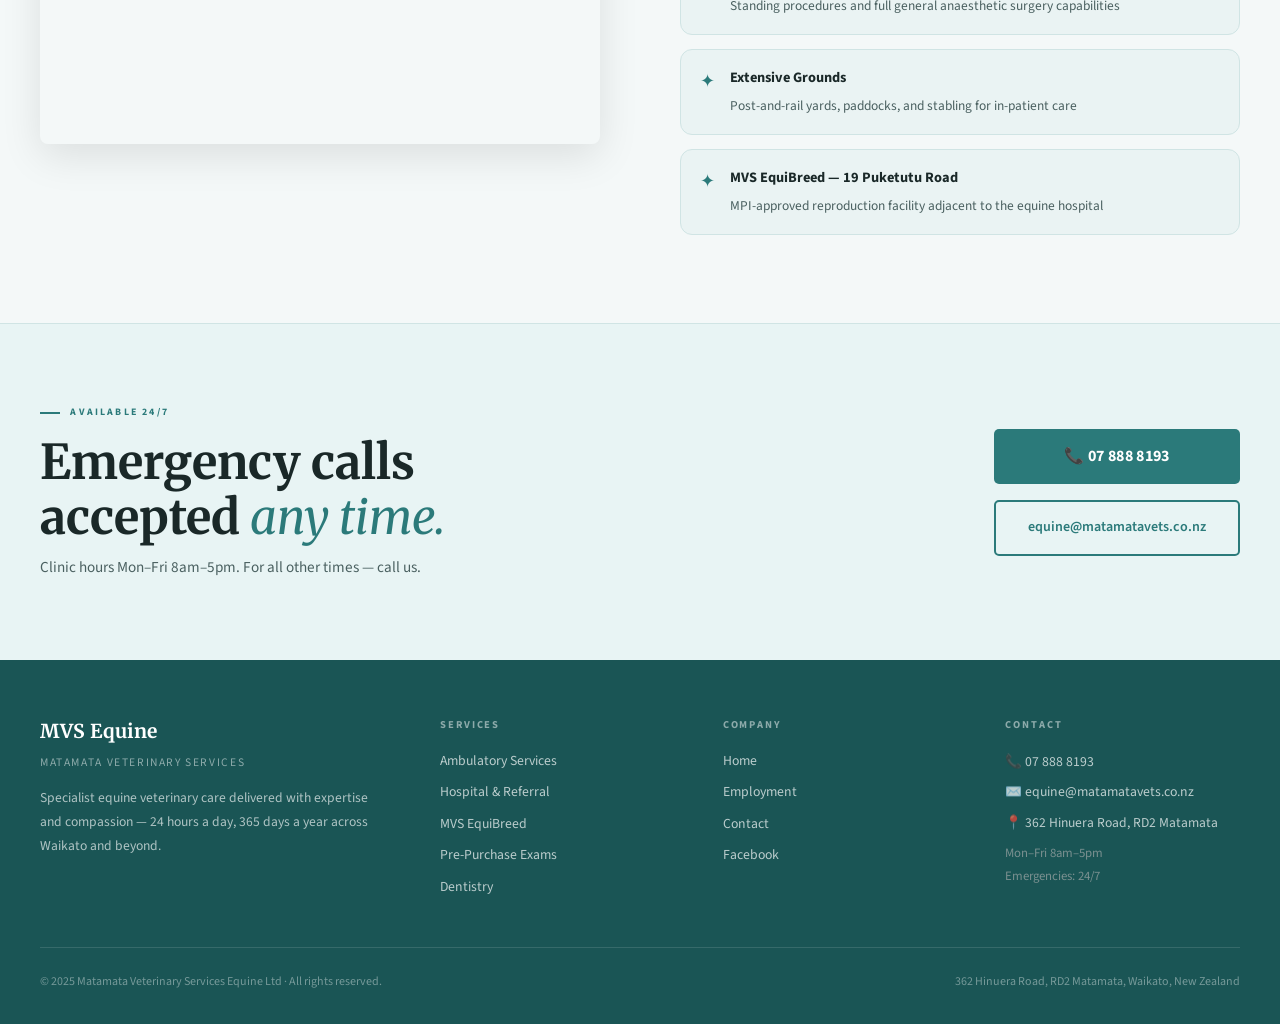
==== commit 62c4867f: "Restyle: teal palette, traditional layout, Merriweather typography" ====
--- a/index.html
+++ b/index.html
@@ -84,37 +84,37 @@
         <div class="card-icon">🏇</div>
         <div class="card-title">Ambulatory Services</div>
         <p class="card-body">Expert field-based care at your property. Preventative health, lameness, dentistry, radiography, and ultrasonography — all brought to your horse.</p>
-        <a href="ambulatory.html" style="display:inline-flex;align-items:center;gap:.4rem;font-size:.82rem;font-weight:600;color:var(--goldLt);margin-top:1.2rem;transition:gap .2s">Learn more →</a>
+        <a href="ambulatory.html" style="display:inline-flex;align-items:center;gap:.4rem;font-size:.82rem;font-weight:600;color:var(--teal);margin-top:1.2rem;transition:gap .2s">Learn more →</a>
       </div>
       <div class="card reveal">
         <div class="card-icon">🏥</div>
         <div class="card-title">Hospital & Referral</div>
         <p class="card-body">Purpose-built equine hospital with advanced diagnostics, nuclear scintigraphy, standing and general anaesthetic surgery, and 24/7 critical care.</p>
-        <a href="hospital.html" style="display:inline-flex;align-items:center;gap:.4rem;font-size:.82rem;font-weight:600;color:var(--goldLt);margin-top:1.2rem">Learn more →</a>
+        <a href="hospital.html" style="display:inline-flex;align-items:center;gap:.4rem;font-size:.82rem;font-weight:600;color:var(--teal);margin-top:1.2rem">Learn more →</a>
       </div>
       <div class="card reveal">
         <div class="card-icon">🔬</div>
         <div class="card-title">MVS EquiBreed</div>
         <p class="card-body">Specialist reproduction services — artificial insemination, embryo transfer, fertility diagnosis, and stallion services from our MPI-approved facility.</p>
-        <a href="equibreed.html" style="display:inline-flex;align-items:center;gap:.4rem;font-size:.82rem;font-weight:600;color:var(--goldLt);margin-top:1.2rem">Learn more →</a>
+        <a href="equibreed.html" style="display:inline-flex;align-items:center;gap:.4rem;font-size:.82rem;font-weight:600;color:var(--teal);margin-top:1.2rem">Learn more →</a>
       </div>
       <div class="card reveal">
         <div class="card-icon">📋</div>
         <div class="card-title">Pre-Purchase Exams</div>
         <p class="card-body">Two-stage and five-stage PPE assessments for pleasure horses through to high-performance racehorses. Thorough, independent, and impartial.</p>
-        <a href="ambulatory.html" style="display:inline-flex;align-items:center;gap:.4rem;font-size:.82rem;font-weight:600;color:var(--goldLt);margin-top:1.2rem">Learn more →</a>
+        <a href="ambulatory.html" style="display:inline-flex;align-items:center;gap:.4rem;font-size:.82rem;font-weight:600;color:var(--teal);margin-top:1.2rem">Learn more →</a>
       </div>
       <div class="card reveal">
         <div class="card-icon">🦷</div>
         <div class="card-title">Equine Dentistry</div>
         <p class="card-body">Comprehensive dental care from routine rasping and examinations through to complex extractions and surgical dental procedures.</p>
-        <a href="ambulatory.html" style="display:inline-flex;align-items:center;gap:.4rem;font-size:.82rem;font-weight:600;color:var(--goldLt);margin-top:1.2rem">Learn more →</a>
+        <a href="ambulatory.html" style="display:inline-flex;align-items:center;gap:.4rem;font-size:.82rem;font-weight:600;color:var(--teal);margin-top:1.2rem">Learn more →</a>
       </div>
       <div class="card reveal">
         <div class="card-icon">🩺</div>
         <div class="card-title">Preventative Health</div>
         <p class="card-body">Vaccination programmes, parasite control, nutritional advice, and general wellness care — keeping your horses healthy all year round.</p>
-        <a href="ambulatory.html" style="display:inline-flex;align-items:center;gap:.4rem;font-size:.82rem;font-weight:600;color:var(--goldLt);margin-top:1.2rem">Learn more →</a>
+        <a href="ambulatory.html" style="display:inline-flex;align-items:center;gap:.4rem;font-size:.82rem;font-weight:600;color:var(--teal);margin-top:1.2rem">Learn more →</a>
       </div>
     </div>
   </div>
@@ -133,7 +133,7 @@
         <p class="section-body" style="margin-bottom:2rem">Our team includes veterinarians with specialist expertise in racing, performance, surgery, foal care, and reproduction, supported by veterinary interns, nurses, technicians, and administrative staff dedicated to your horse's care.</p>
         <div style="display:flex;flex-wrap:wrap;gap:1rem">
           <a href="contact.html" class="btn-primary">Get in Touch</a>
-          <a href="ambulatory.html" class="btn-ghost">View Services</a>
+          <a href="ambulatory.html" class="btn-ghost-teal">View Services</a>
         </div>
       </div>
       <div class="split-img reveal">
@@ -165,28 +165,28 @@
         <p class="section-body" style="margin-bottom:2rem">Our hospital at 362 Hinuera Road features everything needed for advanced equine care — from state-of-the-art diagnostic equipment to surgical theatres, post-op recovery, and extensive stable and paddock facilities.</p>
         <div style="display:flex;flex-direction:column;gap:.85rem">
           <div style="display:flex;align-items:flex-start;gap:.9rem;padding:1rem 1.2rem;background:var(--bg3);border:1px solid var(--border);border-radius:12px">
-            <span style="color:var(--goldLt);font-size:1.1rem;margin-top:.05rem">✦</span>
+            <span style="color:var(--teal);font-size:1.1rem;margin-top:.05rem">✦</span>
             <div>
               <strong style="font-size:.9rem;color:var(--text);display:block;margin-bottom:.15rem">Advanced Diagnostic Imaging</strong>
               <span style="font-size:.84rem;color:var(--body)">Digital radiography, ultrasonography, and nuclear scintigraphy (bone scan)</span>
             </div>
           </div>
           <div style="display:flex;align-items:flex-start;gap:.9rem;padding:1rem 1.2rem;background:var(--bg3);border:1px solid var(--border);border-radius:12px">
-            <span style="color:var(--goldLt);font-size:1.1rem;margin-top:.05rem">✦</span>
+            <span style="color:var(--teal);font-size:1.1rem;margin-top:.05rem">✦</span>
             <div>
               <strong style="font-size:.9rem;color:var(--text);display:block;margin-bottom:.15rem">Surgical Theatres</strong>
               <span style="font-size:.84rem;color:var(--body)">Standing procedures and full general anaesthetic surgery capabilities</span>
             </div>
           </div>
           <div style="display:flex;align-items:flex-start;gap:.9rem;padding:1rem 1.2rem;background:var(--bg3);border:1px solid var(--border);border-radius:12px">
-            <span style="color:var(--goldLt);font-size:1.1rem;margin-top:.05rem">✦</span>
+            <span style="color:var(--teal);font-size:1.1rem;margin-top:.05rem">✦</span>
             <div>
               <strong style="font-size:.9rem;color:var(--text);display:block;margin-bottom:.15rem">Extensive Grounds</strong>
               <span style="font-size:.84rem;color:var(--body)">Post-and-rail yards, paddocks, and stabling for in-patient care</span>
             </div>
           </div>
           <div style="display:flex;align-items:flex-start;gap:.9rem;padding:1rem 1.2rem;background:var(--bg3);border:1px solid var(--border);border-radius:12px">
-            <span style="color:var(--goldLt);font-size:1.1rem;margin-top:.05rem">✦</span>
+            <span style="color:var(--teal);font-size:1.1rem;margin-top:.05rem">✦</span>
             <div>
               <strong style="font-size:.9rem;color:var(--text);display:block;margin-bottom:.15rem">MVS EquiBreed — 19 Puketutu Road</strong>
               <span style="font-size:.84rem;color:var(--body)">MPI-approved reproduction facility adjacent to the equine hospital</span>
@@ -201,7 +201,7 @@
 <hr class="divider">
 
 <!-- CTA BAND -->
-<section style="padding:5rem 2.5rem;background:linear-gradient(135deg,rgba(201,168,64,.08) 0%,transparent 60%)">
+<section style="padding:5rem 2.5rem;background:var(--tealXlt)">
   <div class="section-inner" style="display:grid;grid-template-columns:1fr auto;gap:3rem;align-items:center;flex-wrap:wrap">
     <div class="reveal">
       <p class="eyebrow">Available 24/7</p>
@@ -210,7 +210,7 @@
     </div>
     <div class="reveal" style="display:flex;flex-direction:column;gap:1rem;min-width:220px">
       <a href="tel:0788881 93" class="btn-primary" style="justify-content:center;font-size:1rem">📞 07 888 8193</a>
-      <a href="mailto:equine@matamatavets.co.nz" class="btn-ghost" style="justify-content:center;font-size:.88rem">equine@matamatavets.co.nz</a>
+      <a href="mailto:equine@matamatavets.co.nz" class="btn-ghost-teal" style="justify-content:center;font-size:.88rem">equine@matamatavets.co.nz</a>
     </div>
   </div>
 </section>
--- a/styles.css
+++ b/styles.css
@@ -1,157 +1,174 @@
-@import url('https://fonts.googleapis.com/css2?family=Cormorant+Garamond:ital,wght@0,400;0,500;0,600;0,700;1,400;1,600&family=Inter:wght@300;400;500;600&display=swap');
+@import url('https://fonts.googleapis.com/css2?family=Merriweather:ital,wght@0,400;0,700;1,400&family=Source+Sans+3:wght@300;400;500;600;700&display=swap');
 
 :root {
-  --bg:      #07090f;
-  --bg2:     #0e1220;
-  --bg3:     #141b2e;
-  --gold:    #c9a840;
-  --goldLt:  #ddb85a;
-  --goldDim: rgba(201,168,64,0.18);
-  --text:    #f4f1eb;
-  --body:    rgba(210,205,195,0.72);
-  --dim:     rgba(160,155,140,0.44);
-  --border:  rgba(255,255,255,0.07);
-  --borderH: rgba(255,255,255,0.13);
+  --teal:     #2B7A7A;
+  --tealDk:   #1A5555;
+  --tealLt:   #3A9494;
+  --tealXlt:  #e8f4f4;
+  --tealDim:  rgba(43,122,122,0.1);
+  --bg:       #ffffff;
+  --bg2:      #f4f8f8;
+  --bg3:      #eaf3f3;
+  --text:     #1a2828;
+  --body:     #4a6060;
+  --dim:      #7a9090;
+  --border:   #d0e4e4;
+  --borderH:  #b0d0d0;
+  --white:    #ffffff;
 }
 
 *,*::before,*::after{box-sizing:border-box;margin:0;padding:0}
 html{scroll-behavior:smooth}
-body{font-family:'Inter',sans-serif;background:var(--bg);color:var(--text);line-height:1.65;-webkit-font-smoothing:antialiased}
+body{font-family:'Source Sans 3',sans-serif;background:var(--bg);color:var(--text);line-height:1.65;-webkit-font-smoothing:antialiased}
 img{display:block;max-width:100%}
 a{color:inherit;text-decoration:none}
 
 /* ── NAV ── */
-nav{position:fixed;top:0;left:0;right:0;width:100%;z-index:100;height:76px;display:flex;align-items:center;justify-content:space-between;padding:0 2.5rem;transition:background .4s,box-shadow .4s}
-nav.scrolled{background:rgba(7,9,15,.96);backdrop-filter:blur(20px);box-shadow:0 1px 0 var(--border)}
+nav{position:fixed;top:0;left:0;right:0;width:100%;z-index:100;height:80px;display:flex;align-items:center;justify-content:space-between;padding:0 2.5rem;background:var(--white);border-bottom:1px solid var(--border);transition:box-shadow .3s}
+nav.scrolled{box-shadow:0 2px 16px rgba(0,0,0,.1)}
 .nav-logo{display:flex;align-items:center;gap:.85rem;text-decoration:none}
-.nav-logo-mark{width:42px;height:42px;border-radius:50%;background:linear-gradient(135deg,var(--gold),#a07820);display:flex;align-items:center;justify-content:center;font-size:1.1rem;flex-shrink:0}
+.nav-logo-mark{width:44px;height:44px;border-radius:4px;background:var(--teal);display:flex;align-items:center;justify-content:center;font-size:1.1rem;flex-shrink:0}
 .nav-logo-text{display:flex;flex-direction:column}
-.nav-logo-name{font-family:'Cormorant Garamond',serif;font-size:17px;font-weight:600;color:var(--text);letter-spacing:.03em;line-height:1}
-.nav-logo-sub{font-size:9px;color:var(--dim);letter-spacing:.16em;text-transform:uppercase;margin-top:3px}
-.nav-links{display:flex;align-items:center;gap:.15rem}
-.nav-links a{font-size:12.5px;font-weight:500;color:var(--body);padding:.55rem .9rem;border-radius:6px;transition:color .2s,background .2s}
-.nav-links a:hover,.nav-links a.active{color:var(--text);background:rgba(255,255,255,.05)}
-.nav-cta{background:linear-gradient(135deg,var(--gold),#a07820)!important;color:#07090f!important;padding:.6rem 1.4rem!important;border-radius:7px!important;font-weight:600!important;transition:filter .2s,transform .15s!important}
-.nav-cta:hover{filter:brightness(1.1)!important;transform:translateY(-1px)!important}
-.hamburger{display:none;flex-direction:column;gap:5px;cursor:pointer;padding:6px;border:1px solid var(--border);border-radius:7px;background:rgba(255,255,255,.04)}
-.hamburger span{display:block;width:20px;height:2px;background:var(--body);border-radius:2px;transition:.3s}
-.mobile-menu{display:none;position:fixed;top:76px;inset-x:0;background:rgba(7,9,15,.98);backdrop-filter:blur(20px);border-bottom:1px solid var(--border);padding:1.2rem 2.5rem 1.8rem;z-index:99}
-.mobile-menu a{display:block;padding:.75rem 0;font-size:14px;color:var(--body);border-bottom:1px solid var(--border)}
-.mobile-menu a:last-child{border:none;margin-top:.5rem;padding:.9rem 1rem;text-align:center;background:linear-gradient(135deg,var(--gold),#a07820);border-radius:8px;color:#07090f;font-weight:600}
+.nav-logo-name{font-family:'Merriweather',serif;font-size:16px;font-weight:700;color:var(--text);letter-spacing:.01em;line-height:1}
+.nav-logo-sub{font-size:9px;color:var(--dim);letter-spacing:.14em;text-transform:uppercase;margin-top:3px}
+.nav-links{display:flex;align-items:center;gap:.1rem}
+.nav-links a{font-size:13px;font-weight:600;color:var(--body);padding:.5rem .85rem;border-radius:4px;letter-spacing:.02em;transition:color .2s,background .2s}
+.nav-links a:hover,.nav-links a.active{color:var(--teal)}
+.nav-cta{background:var(--teal)!important;color:var(--white)!important;padding:.6rem 1.4rem!important;border-radius:5px!important;font-weight:700!important;letter-spacing:.06em!important;text-transform:uppercase!important;font-size:12px!important;transition:background .2s,transform .15s!important}
+.nav-cta:hover{background:var(--tealDk)!important;color:var(--white)!important}
+.nav-cta.active{background:var(--teal)!important;color:var(--white)!important}
+.hamburger{display:none;flex-direction:column;gap:5px;cursor:pointer;padding:6px;border:1px solid var(--border);border-radius:5px}
+.hamburger span{display:block;width:20px;height:2px;background:var(--body);border-radius:2px}
+.mobile-menu{display:none;position:fixed;top:80px;inset-x:0;background:var(--white);border-bottom:2px solid var(--teal);padding:1.2rem 2.5rem 1.8rem;z-index:99;box-shadow:0 4px 20px rgba(0,0,0,.1)}
+.mobile-menu a{display:block;padding:.75rem 0;font-size:14px;color:var(--body);border-bottom:1px solid var(--border);font-weight:500}
+.mobile-menu a:last-child{border:none;margin-top:.5rem;padding:.9rem 1rem;text-align:center;background:var(--teal);border-radius:5px;color:var(--white);font-weight:700;text-transform:uppercase;letter-spacing:.06em;font-size:12px}
 .mobile-menu.open{display:block}
 
-/* ── HERO ── */
+/* ── HERO (homepage) ── */
 .hero{position:relative;min-height:100vh;display:flex;align-items:center;overflow:hidden}
-.hero-bg{position:absolute;inset:0;background-size:cover;background-position:center;filter:saturate(.7) contrast(1.05)}
-.hero-overlay{position:absolute;inset:0;background:linear-gradient(110deg,rgba(7,9,15,.97) 0%,rgba(7,9,15,.82) 46%,rgba(7,9,15,.48) 76%,rgba(7,9,15,.25) 100%)}
-.hero-overlay2{position:absolute;inset:0;background:linear-gradient(180deg,rgba(7,9,15,.15) 0%,transparent 45%,rgba(7,9,15,.92) 100%)}
-.hero-content{position:relative;z-index:10;max-width:1240px;margin:0 auto;padding:0 2.5rem;padding-top:96px;width:100%}
-.hero-eyebrow{display:inline-flex;align-items:center;gap:.6rem;font-size:.62rem;font-weight:600;letter-spacing:.24em;text-transform:uppercase;color:var(--goldLt);margin-bottom:1.6rem;padding:.45rem 1rem;border-radius:99px;border:1px solid rgba(201,168,64,.22);background:rgba(201,168,64,.07)}
-.hero-eyebrow::before{content:'';width:5px;height:5px;border-radius:50%;background:var(--gold);animation:pulse 2.4s ease-in-out infinite}
-@keyframes pulse{0%,100%{opacity:1}50%{opacity:.3}}
-.hero h1{font-family:'Cormorant Garamond',serif;font-size:clamp(3rem,7.5vw,6rem);font-weight:600;line-height:.96;letter-spacing:-.02em;color:var(--text);margin-bottom:1.6rem;max-width:780px}
-.hero h1 em{font-style:italic;color:var(--goldLt)}
-.hero-sub{font-size:1.05rem;color:var(--body);line-height:1.82;max-width:500px;margin-bottom:2.6rem}
-.hero-btns{display:flex;flex-wrap:wrap;gap:.9rem;margin-bottom:3.2rem}
-.btn-primary{display:inline-flex;align-items:center;gap:.5rem;padding:1rem 2.2rem;background:linear-gradient(135deg,var(--gold),#a07820);color:#07090f;border:none;border-radius:8px;font-size:.9rem;font-weight:600;cursor:pointer;transition:filter .25s,transform .2s;box-shadow:0 12px 32px rgba(201,168,64,.22)}
-.btn-primary:hover{filter:brightness(1.08);transform:translateY(-2px)}
-.btn-ghost{display:inline-flex;align-items:center;gap:.5rem;padding:1rem 2.2rem;background:rgba(255,255,255,.05);border:1px solid var(--borderH);color:var(--text);border-radius:8px;font-size:.9rem;font-weight:500;transition:border-color .2s,background .2s}
-.btn-ghost:hover{border-color:rgba(255,255,255,.22);background:rgba(255,255,255,.08)}
+.hero-bg{position:absolute;inset:0;background-size:cover;background-position:center}
+.hero-overlay{position:absolute;inset:0;background:linear-gradient(105deg,rgba(26,85,85,.9) 0%,rgba(26,85,85,.75) 42%,rgba(26,85,85,.45) 100%)}
+.hero-content{position:relative;z-index:10;max-width:1240px;margin:0 auto;padding:0 2.5rem;padding-top:80px;width:100%}
+.hero-eyebrow{display:inline-flex;align-items:center;gap:.6rem;font-size:.65rem;font-weight:700;letter-spacing:.22em;text-transform:uppercase;color:rgba(255,255,255,.85);margin-bottom:1.4rem;padding:.4rem .9rem;border-radius:3px;border:1px solid rgba(255,255,255,.3);background:rgba(255,255,255,.08)}
+.hero h1{font-family:'Merriweather',serif;font-size:clamp(2.8rem,6.5vw,5.2rem);font-weight:700;line-height:1.08;color:var(--white);margin-bottom:1.4rem;max-width:720px}
+.hero h1 em{font-style:italic;font-weight:400;color:rgba(255,255,255,.82)}
+.hero-sub{font-size:1.05rem;color:rgba(255,255,255,.8);line-height:1.82;max-width:480px;margin-bottom:2.4rem;font-weight:300}
+.hero-btns{display:flex;flex-wrap:wrap;gap:.85rem;margin-bottom:3rem}
+.btn-primary{display:inline-flex;align-items:center;gap:.5rem;padding:.9rem 2rem;background:var(--teal);color:var(--white);border:none;border-radius:5px;font-size:.9rem;font-weight:700;cursor:pointer;transition:background .2s,transform .15s;letter-spacing:.02em}
+.btn-primary:hover{background:var(--tealDk);transform:translateY(-1px)}
+.btn-ghost{display:inline-flex;align-items:center;gap:.5rem;padding:.9rem 2rem;background:transparent;border:2px solid rgba(255,255,255,.5);color:var(--white);border-radius:5px;font-size:.9rem;font-weight:600;transition:border-color .2s,background .2s}
+.btn-ghost:hover{border-color:var(--white);background:rgba(255,255,255,.1)}
+.btn-ghost-teal{display:inline-flex;align-items:center;gap:.5rem;padding:.9rem 2rem;background:transparent;border:2px solid var(--teal);color:var(--teal);border-radius:5px;font-size:.9rem;font-weight:600;transition:background .2s,color .2s}
+.btn-ghost-teal:hover{background:var(--teal);color:var(--white)}
 .hero-stats{display:flex;flex-wrap:wrap;gap:3rem}
-.stat-num{font-family:'Cormorant Garamond',serif;font-size:2.2rem;font-weight:600;color:var(--goldLt);line-height:1}
-.stat-label{font-size:.68rem;color:var(--dim);letter-spacing:.08em;text-transform:uppercase;margin-top:.2rem}
+.stat-num{font-family:'Merriweather',serif;font-size:2.2rem;font-weight:700;color:var(--white);line-height:1}
+.stat-label{font-size:.68rem;color:rgba(255,255,255,.6);letter-spacing:.08em;text-transform:uppercase;margin-top:.25rem}
 
 /* ── SECTIONS ── */
-section{padding:6rem 2.5rem}
+section{padding:5.5rem 2.5rem}
 .section-inner{max-width:1240px;margin:0 auto}
-.eyebrow{font-size:.62rem;font-weight:600;letter-spacing:.24em;text-transform:uppercase;color:var(--goldLt);margin-bottom:1rem;display:flex;align-items:center;gap:.65rem}
-.eyebrow::before{content:'';display:block;width:22px;height:1.5px;background:var(--gold);flex-shrink:0}
-h2{font-family:'Cormorant Garamond',serif;font-size:clamp(2.2rem,4.5vw,3.6rem);font-weight:600;letter-spacing:-.02em;line-height:1.02;color:var(--text);margin-bottom:1rem}
-h2 em{font-style:italic;color:var(--goldLt)}
-.section-body{font-size:.95rem;color:var(--body);line-height:1.85;max-width:540px}
+.eyebrow{font-size:.62rem;font-weight:700;letter-spacing:.22em;text-transform:uppercase;color:var(--teal);margin-bottom:.9rem;display:flex;align-items:center;gap:.65rem}
+.eyebrow::before{content:'';display:block;width:20px;height:2px;background:var(--teal);flex-shrink:0}
+h2{font-family:'Merriweather',serif;font-size:clamp(1.9rem,4vw,3rem);font-weight:700;line-height:1.15;color:var(--text);margin-bottom:1rem}
+h2 em{font-style:italic;font-weight:400;color:var(--teal)}
+.section-body{font-size:.97rem;color:var(--body);line-height:1.85;max-width:540px}
 .divider{border:none;border-top:1px solid var(--border)}
 
+/* ── TEAL BAND (used for alternate sections) ── */
+.teal-band{background:var(--teal);color:var(--white)}
+.teal-band .eyebrow{color:rgba(255,255,255,.75)}
+.teal-band .eyebrow::before{background:rgba(255,255,255,.5)}
+.teal-band h2{color:var(--white)}
+.teal-band h2 em{font-style:italic;font-weight:400;color:rgba(255,255,255,.8)}
+.teal-band .section-body{color:rgba(255,255,255,.8)}
+.teal-band .card{background:rgba(255,255,255,.1);border-color:rgba(255,255,255,.15)}
+.teal-band .card:hover{background:rgba(255,255,255,.16);border-color:rgba(255,255,255,.3)}
+.teal-band .card-title{color:var(--white)}
+.teal-band .card-body{color:rgba(255,255,255,.8)}
+.teal-band .card-icon{background:rgba(255,255,255,.12);border-color:rgba(255,255,255,.2)}
+
 /* ── CARDS ── */
-.card{background:var(--bg3);border:1px solid var(--border);border-radius:16px;padding:2rem;transition:border-color .25s,transform .25s,box-shadow .25s;position:relative;overflow:hidden}
-.card::before{content:'';position:absolute;top:0;left:0;right:0;height:2px;background:linear-gradient(90deg,var(--gold),transparent);opacity:0;transition:opacity .25s}
-.card:hover{border-color:rgba(201,168,64,.22);transform:translateY(-4px);box-shadow:0 24px 56px rgba(0,0,0,.28)}
-.card:hover::before{opacity:1}
-.card-icon{width:48px;height:48px;border-radius:12px;background:var(--goldDim);border:1px solid rgba(201,168,64,.2);display:flex;align-items:center;justify-content:center;margin-bottom:1.2rem;font-size:1.4rem}
-.card-title{font-family:'Cormorant Garamond',serif;font-size:1.3rem;font-weight:600;color:var(--text);margin-bottom:.5rem}
-.card-body{font-size:.87rem;color:var(--body);line-height:1.75}
+.card{background:var(--white);border:1px solid var(--border);border-radius:8px;padding:1.8rem;transition:border-color .2s,box-shadow .2s,transform .2s;position:relative}
+.card:hover{border-color:var(--tealLt);box-shadow:0 8px 32px rgba(43,122,122,.1);transform:translateY(-3px)}
+.card-icon{width:48px;height:48px;border-radius:8px;background:var(--tealXlt);border:1px solid var(--border);display:flex;align-items:center;justify-content:center;margin-bottom:1.1rem;font-size:1.35rem}
+.card-title{font-family:'Merriweather',serif;font-size:1.15rem;font-weight:700;color:var(--text);margin-bottom:.5rem}
+.card-body{font-size:.88rem;color:var(--body);line-height:1.78}
 
 /* ── SPLIT LAYOUT ── */
 .split{display:grid;grid-template-columns:1fr 1fr;gap:5rem;align-items:center}
-.split-img{border-radius:20px;overflow:hidden;position:relative}
-.split-img img{width:100%;height:520px;object-fit:cover}
-.split-img-badge{position:absolute;bottom:1.5rem;left:1.5rem;background:rgba(7,9,15,.92);backdrop-filter:blur(14px);border:1px solid var(--borderH);border-radius:14px;padding:1.1rem 1.4rem;display:flex;align-items:center;gap:.9rem}
-.split-badge-icon{font-size:1.8rem}
-.split-badge-text strong{display:block;font-size:.92rem;font-weight:600;color:var(--text)}
-.split-badge-text span{font-size:.75rem;color:var(--dim)}
+.split-img{border-radius:8px;overflow:hidden;position:relative;box-shadow:0 12px 40px rgba(0,0,0,.1)}
+.split-img img{width:100%;height:480px;object-fit:cover}
+.split-img-badge{position:absolute;bottom:1.4rem;left:1.4rem;background:rgba(26,85,85,.95);border-radius:6px;padding:.9rem 1.2rem;display:flex;align-items:center;gap:.8rem}
+.split-badge-icon{font-size:1.6rem}
+.split-badge-text strong{display:block;font-size:.88rem;font-weight:700;color:var(--white)}
+.split-badge-text span{font-size:.74rem;color:rgba(255,255,255,.65)}
 
 /* ── PAGE HERO (inner pages) ── */
-.page-hero{position:relative;padding:10rem 2.5rem 5rem;overflow:hidden}
-.page-hero-bg{position:absolute;inset:0;background-size:cover;background-position:center;filter:saturate(.6) contrast(1.05)}
-.page-hero-overlay{position:absolute;inset:0;background:linear-gradient(108deg,rgba(7,9,15,.97) 0%,rgba(7,9,15,.85) 55%,rgba(7,9,15,.6) 100%)}
-.page-hero-overlay2{position:absolute;inset:0;background:linear-gradient(180deg,transparent 0%,rgba(7,9,15,.9) 100%)}
+.page-hero{position:relative;padding:9rem 2.5rem 5rem;overflow:hidden}
+.page-hero-bg{position:absolute;inset:0;background-size:cover;background-position:center}
+.page-hero-overlay{position:absolute;inset:0;background:linear-gradient(105deg,rgba(26,85,85,.92) 0%,rgba(26,85,85,.78) 50%,rgba(26,85,85,.55) 100%)}
+.page-hero-overlay2{position:absolute;inset:0;background:linear-gradient(180deg,transparent 0%,rgba(26,85,85,.5) 100%)}
 .page-hero-content{position:relative;z-index:10;max-width:1240px;margin:0 auto}
-.page-hero h1{font-family:'Cormorant Garamond',serif;font-size:clamp(2.5rem,5.5vw,4.5rem);font-weight:600;line-height:1;letter-spacing:-.02em;color:var(--text);margin-bottom:1.2rem}
-.page-hero h1 em{font-style:italic;color:var(--goldLt)}
-.page-hero p{font-size:1.05rem;color:var(--body);max-width:540px;line-height:1.8}
+.page-hero h1{font-family:'Merriweather',serif;font-size:clamp(2.3rem,5vw,4rem);font-weight:700;line-height:1.1;color:var(--white);margin-bottom:1.1rem}
+.page-hero h1 em{font-style:italic;font-weight:400;color:rgba(255,255,255,.8)}
+.page-hero p{font-size:1rem;color:rgba(255,255,255,.8);max-width:560px;line-height:1.82;font-weight:300}
+.hero-eyebrow{display:inline-flex;align-items:center;font-size:.62rem;font-weight:700;letter-spacing:.22em;text-transform:uppercase;color:rgba(255,255,255,.8);margin-bottom:1.2rem;padding:.38rem .85rem;border-radius:3px;border:1px solid rgba(255,255,255,.25);background:rgba(255,255,255,.06)}
 
 /* ── TEAM CARD ── */
-.team-grid{display:grid;grid-template-columns:repeat(auto-fit,minmax(260px,1fr));gap:1.5rem;margin-top:3.5rem}
-.team-card{background:var(--bg3);border:1px solid var(--border);border-radius:16px;overflow:hidden;transition:border-color .25s,transform .2s}
-.team-card:hover{border-color:rgba(201,168,64,.2);transform:translateY(-3px)}
+.team-grid{display:grid;grid-template-columns:repeat(auto-fit,minmax(260px,1fr));gap:1.5rem;margin-top:3rem}
+.team-card{background:var(--white);border:1px solid var(--border);border-radius:8px;overflow:hidden;transition:box-shadow .2s,transform .2s}
+.team-card:hover{box-shadow:0 8px 28px rgba(43,122,122,.1);transform:translateY(-3px)}
 .team-card-img{width:100%;height:260px;object-fit:cover;object-position:top}
-.team-card-body{padding:1.5rem}
-.team-card-name{font-family:'Cormorant Garamond',serif;font-size:1.25rem;font-weight:600;color:var(--text);margin-bottom:.2rem}
-.team-card-title{font-size:.75rem;font-weight:600;letter-spacing:.1em;text-transform:uppercase;color:var(--goldLt);margin-bottom:.6rem}
+.team-card-body{padding:1.4rem}
+.team-card-name{font-family:'Merriweather',serif;font-size:1.1rem;font-weight:700;color:var(--text);margin-bottom:.2rem}
+.team-card-title{font-size:.72rem;font-weight:700;letter-spacing:.1em;text-transform:uppercase;color:var(--teal);margin-bottom:.6rem}
 .team-card-bio{font-size:.85rem;color:var(--body);line-height:1.72}
 
-/* ── CONTACT ── */
+/* ── CONTACT FORM ── */
 .contact-grid{display:grid;grid-template-columns:1fr 1.3fr;gap:4.5rem;align-items:start}
-.contact-item{display:flex;align-items:flex-start;gap:1rem;padding:1.2rem 1.4rem;background:var(--bg3);border:1px solid var(--border);border-radius:13px;margin-bottom:.9rem}
-.c-icon{width:40px;height:40px;border-radius:10px;background:var(--goldDim);border:1px solid rgba(201,168,64,.18);display:flex;align-items:center;justify-content:center;flex-shrink:0;font-size:1.1rem}
-.c-label{font-size:.67rem;font-weight:600;letter-spacing:.1em;text-transform:uppercase;color:var(--dim);margin-bottom:.25rem}
-.c-val{font-size:.93rem;font-weight:500;color:var(--text)}
-.c-val a{color:var(--text);transition:color .2s}
-.c-val a:hover{color:var(--goldLt)}
-.form-card{background:var(--bg3);border:1px solid var(--border);border-radius:18px;padding:2.4rem}
-.form-title{font-family:'Cormorant Garamond',serif;font-size:1.7rem;font-weight:600;color:var(--text);margin-bottom:1.6rem}
-.form-group{margin-bottom:1.1rem}
-.form-group label{display:block;font-size:.67rem;font-weight:600;letter-spacing:.1em;text-transform:uppercase;color:var(--dim);margin-bottom:.45rem}
-.form-group input,.form-group select,.form-group textarea{width:100%;padding:.8rem 1.1rem;background:rgba(255,255,255,.04);border:1px solid var(--border);border-radius:9px;color:var(--text);font-family:'Inter',sans-serif;font-size:.92rem;outline:none;transition:border-color .2s,box-shadow .2s}
-.form-group input::placeholder,.form-group textarea::placeholder{color:rgba(160,155,140,.28)}
-.form-group input:focus,.form-group select:focus,.form-group textarea:focus{border-color:rgba(201,168,64,.45);box-shadow:0 0 0 3px rgba(201,168,64,.1)}
+.contact-item{display:flex;align-items:flex-start;gap:1rem;padding:1.1rem 1.3rem;background:var(--bg2);border:1px solid var(--border);border-radius:8px;margin-bottom:.8rem}
+.c-icon{width:40px;height:40px;border-radius:6px;background:var(--tealXlt);border:1px solid var(--border);display:flex;align-items:center;justify-content:center;flex-shrink:0;font-size:1.1rem}
+.c-label{font-size:.66rem;font-weight:700;letter-spacing:.1em;text-transform:uppercase;color:var(--dim);margin-bottom:.2rem}
+.c-val{font-size:.92rem;font-weight:500;color:var(--text)}
+.c-val a{color:var(--teal);transition:color .2s}
+.c-val a:hover{color:var(--tealDk)}
+.form-card{background:var(--white);border:1px solid var(--border);border-radius:8px;padding:2.2rem;box-shadow:0 4px 24px rgba(0,0,0,.06)}
+.form-title{font-family:'Merriweather',serif;font-size:1.5rem;font-weight:700;color:var(--text);margin-bottom:1.4rem}
+.form-group{margin-bottom:1rem}
+.form-group label{display:block;font-size:.67rem;font-weight:700;letter-spacing:.1em;text-transform:uppercase;color:var(--dim);margin-bottom:.4rem}
+.form-group input,.form-group select,.form-group textarea{width:100%;padding:.75rem 1rem;background:var(--bg2);border:1px solid var(--border);border-radius:5px;color:var(--text);font-family:'Source Sans 3',sans-serif;font-size:.92rem;outline:none;transition:border-color .2s,box-shadow .2s}
+.form-group input::placeholder,.form-group textarea::placeholder{color:var(--dim)}
+.form-group input:focus,.form-group select:focus,.form-group textarea:focus{border-color:var(--teal);box-shadow:0 0 0 3px rgba(43,122,122,.1);background:var(--white)}
 .form-group select{cursor:pointer;color:var(--body)}
-.form-group select option{background:var(--bg3);color:var(--text)}
+.form-group select option{background:var(--white);color:var(--text)}
 .form-group textarea{resize:vertical;min-height:120px}
 .form-row{display:grid;grid-template-columns:1fr 1fr;gap:.9rem}
-.form-submit{width:100%;padding:1rem;background:linear-gradient(135deg,var(--gold),#a07820);color:#07090f;border:none;border-radius:9px;font-size:.95rem;font-weight:600;cursor:pointer;font-family:'Inter',sans-serif;transition:filter .25s,transform .2s;box-shadow:0 10px 28px rgba(201,168,64,.18);margin-top:.5rem}
-.form-submit:hover{filter:brightness(1.08);transform:translateY(-1px)}
+.form-submit{width:100%;padding:1rem;background:var(--teal);color:var(--white);border:none;border-radius:5px;font-size:.95rem;font-weight:700;cursor:pointer;font-family:'Source Sans 3',sans-serif;letter-spacing:.05em;text-transform:uppercase;transition:background .2s,transform .15s;margin-top:.4rem}
+.form-submit:hover{background:var(--tealDk);transform:translateY(-1px)}
 .form-submit:disabled{opacity:.6;transform:none;cursor:not-allowed}
-.form-note{font-size:.72rem;color:var(--dim);margin-top:.75rem;text-align:center}
+.form-note{font-size:.72rem;color:var(--dim);margin-top:.7rem;text-align:center}
 .form-success{display:none;text-align:center;padding:2.5rem 1rem}
-.form-success h3{font-family:'Cormorant Garamond',serif;font-size:1.8rem;font-weight:600;color:var(--text);margin-bottom:.5rem}
+.form-success h3{font-family:'Merriweather',serif;font-size:1.6rem;font-weight:700;color:var(--text);margin-bottom:.5rem}
 .form-success p{font-size:.9rem;color:var(--body)}
 
 /* ── FOOTER ── */
-footer{background:var(--bg2);border-top:1px solid var(--border);padding:3.5rem 2.5rem 2rem}
+footer{background:var(--tealDk);padding:3.5rem 2.5rem 2rem}
 .footer-inner{max-width:1240px;margin:0 auto}
-.footer-top{display:grid;grid-template-columns:1.5fr 1fr 1fr 1fr;gap:3rem;margin-bottom:3rem}
-.footer-brand-name{font-family:'Cormorant Garamond',serif;font-size:1.3rem;font-weight:600;color:var(--text);margin-bottom:.4rem}
-.footer-brand-sub{font-size:.75rem;color:var(--dim);letter-spacing:.12em;text-transform:uppercase;margin-bottom:1rem}
-.footer-brand-desc{font-size:.84rem;color:var(--body);line-height:1.75}
-.footer-col-title{font-size:.68rem;font-weight:600;letter-spacing:.18em;text-transform:uppercase;color:var(--goldLt);margin-bottom:1.1rem}
-.footer-col a{display:block;font-size:.85rem;color:var(--body);margin-bottom:.65rem;transition:color .2s}
-.footer-col a:hover{color:var(--text)}
-.footer-col p{font-size:.85rem;color:var(--body);line-height:1.75;margin-bottom:.4rem}
-.footer-bottom{border-top:1px solid var(--border);padding-top:1.5rem;display:flex;align-items:center;justify-content:space-between;flex-wrap:wrap;gap:1rem}
-.footer-copy{font-size:.75rem;color:var(--dim)}
+.footer-top{display:grid;grid-template-columns:1.5fr 1fr 1fr 1fr;gap:3rem;margin-bottom:2.5rem}
+.footer-brand-name{font-family:'Merriweather',serif;font-size:1.2rem;font-weight:700;color:var(--white);margin-bottom:.3rem}
+.footer-brand-sub{font-size:.72rem;color:rgba(255,255,255,.5);letter-spacing:.14em;text-transform:uppercase;margin-bottom:.9rem}
+.footer-brand-desc{font-size:.85rem;color:rgba(255,255,255,.65);line-height:1.75}
+.footer-col-title{font-size:.66rem;font-weight:700;letter-spacing:.18em;text-transform:uppercase;color:rgba(255,255,255,.5);margin-bottom:1rem}
+.footer-col a{display:block;font-size:.86rem;color:rgba(255,255,255,.7);margin-bottom:.55rem;transition:color .2s}
+.footer-col a:hover{color:var(--white)}
+.footer-col p{font-size:.85rem;color:rgba(255,255,255,.7);line-height:1.75;margin-bottom:.4rem}
+.footer-col p a{display:inline;color:rgba(255,255,255,.7)}
+.footer-col p a:hover{color:var(--white)}
+.footer-bottom{border-top:1px solid rgba(255,255,255,.12);padding-top:1.5rem;display:flex;align-items:center;justify-content:space-between;flex-wrap:wrap;gap:1rem}
+.footer-copy{font-size:.75rem;color:rgba(255,255,255,.4)}
 
 /* ── ANIMATIONS ── */
-.reveal{opacity:0;transform:translateY(28px);transition:opacity .7s ease,transform .7s ease}
+.reveal{opacity:0;transform:translateY(22px);transition:opacity .6s ease,transform .6s ease}
 .reveal.visible{opacity:1;transform:none}
 
 /* ── RESPONSIVE ── */
@@ -164,10 +181,10 @@
 @media(max-width:680px){
   .nav-links{display:none}
   .hamburger{display:flex}
-  section{padding:4.5rem 1.5rem}
-  .page-hero{padding:8rem 1.5rem 4rem}
+  section{padding:4rem 1.5rem}
+  .page-hero{padding:7rem 1.5rem 4rem}
   .form-row{grid-template-columns:1fr}
-  .hero h1{font-size:2.9rem}
+  .hero h1{font-size:2.6rem}
   .footer-top{grid-template-columns:1fr}
   nav{padding:0 1.5rem}
 }
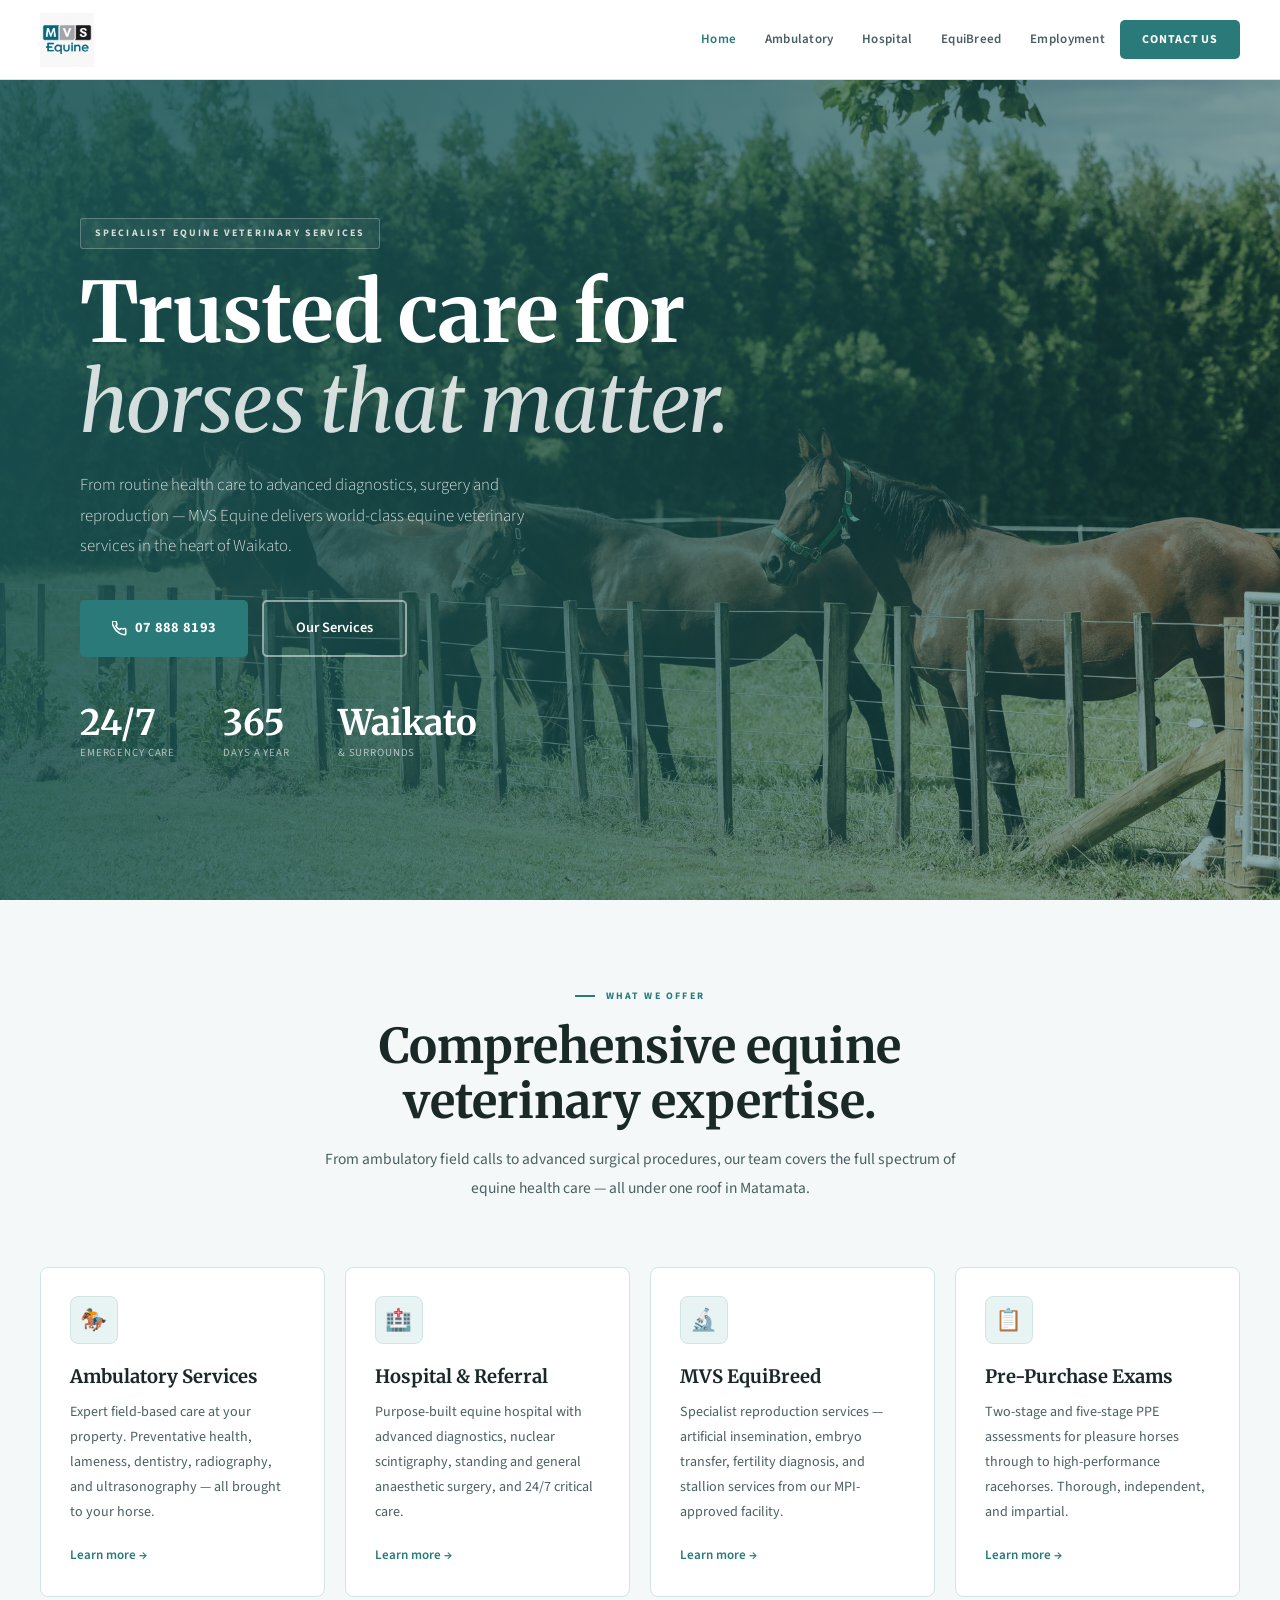
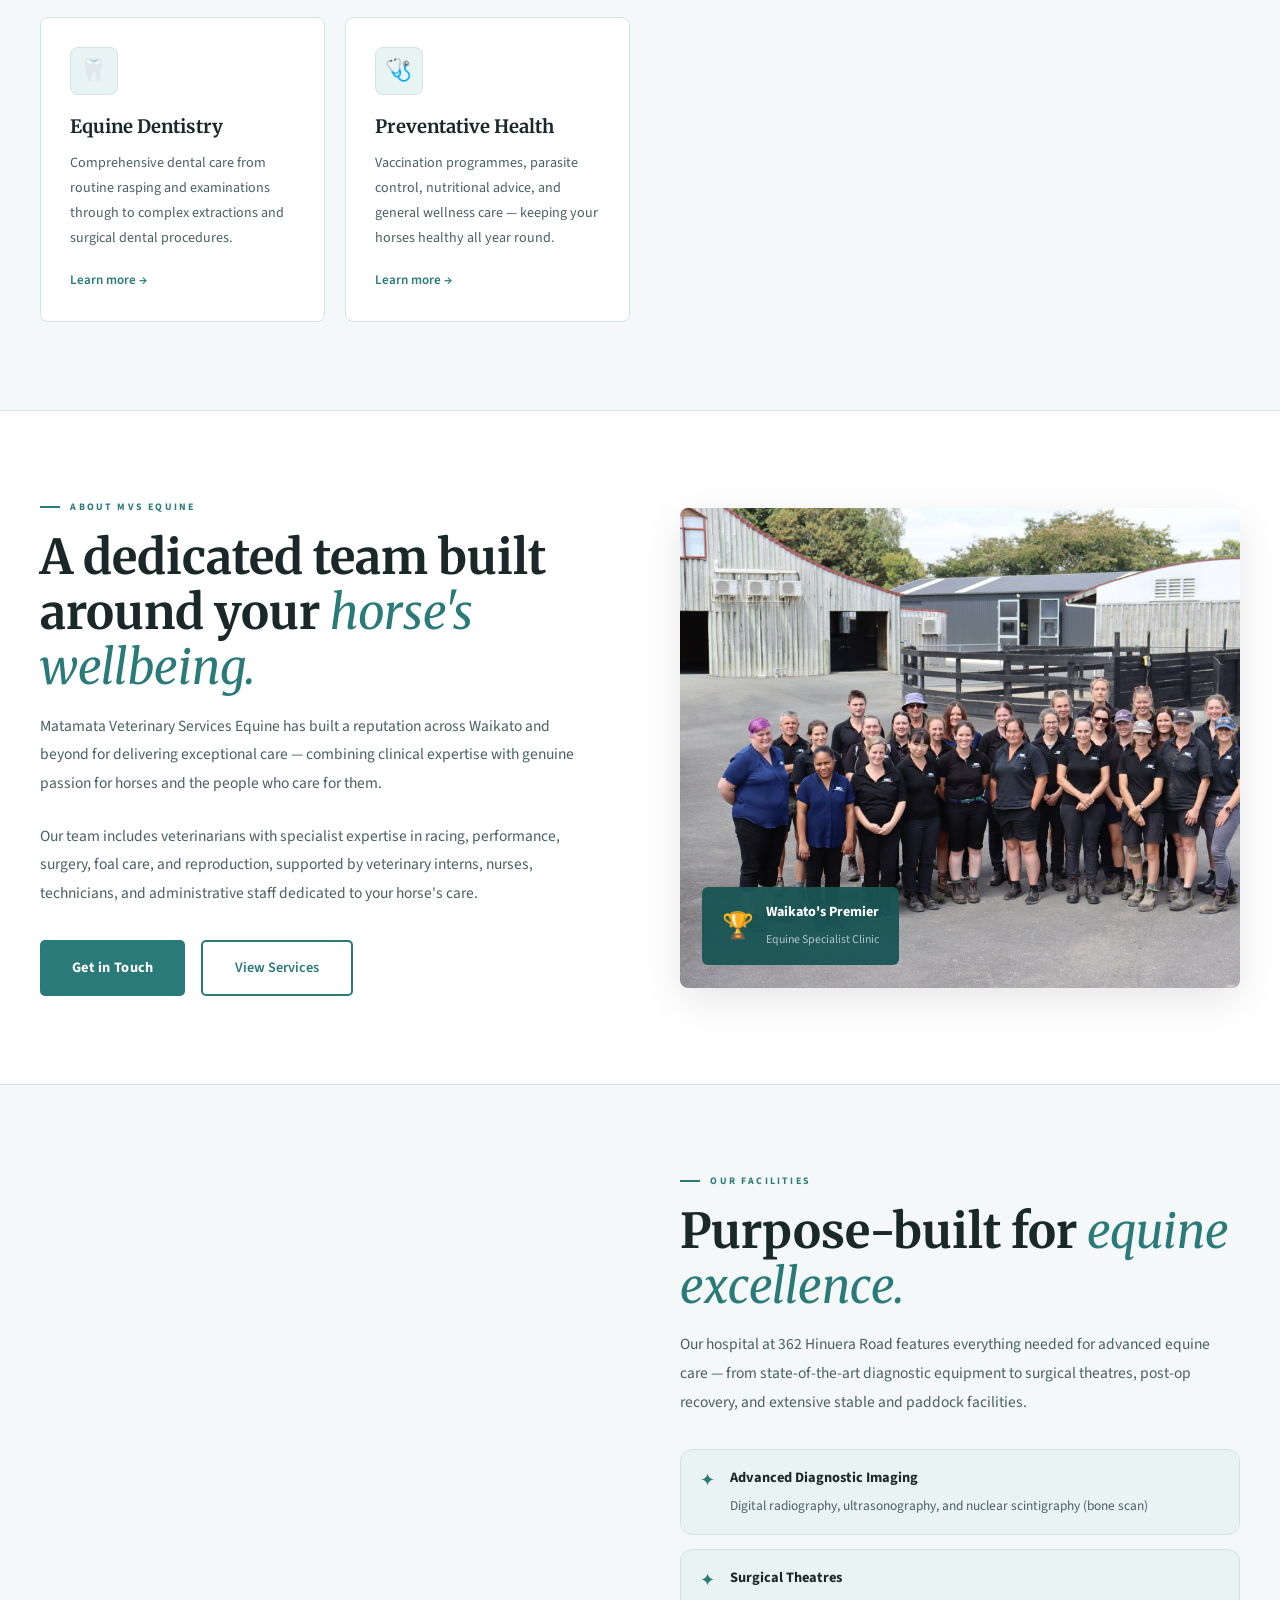
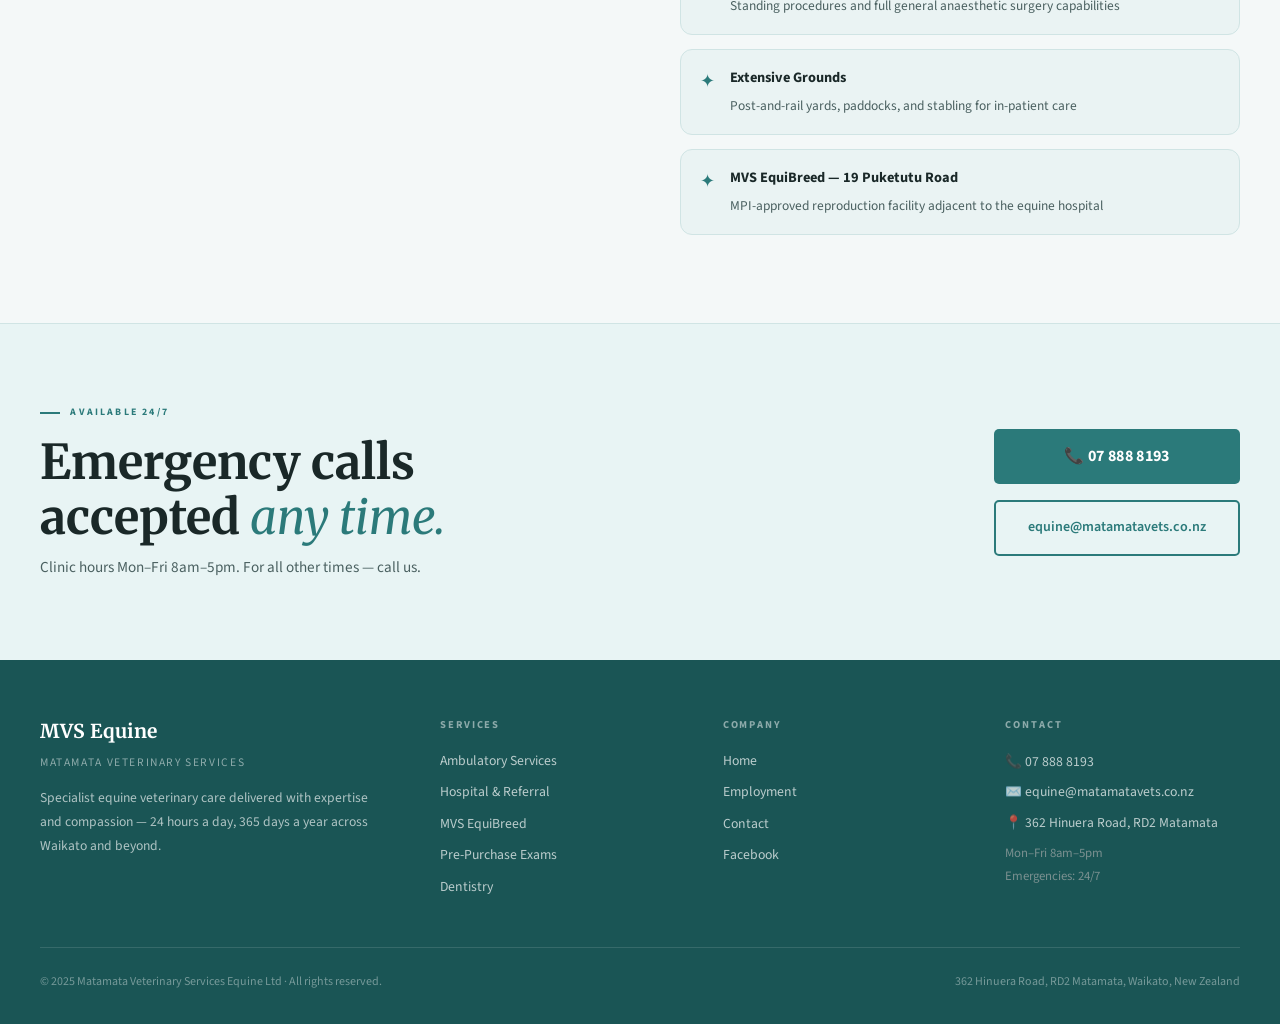
==== commit 8adb0f43: "Add real business photos and MVS logo across all pages" ====
--- a/index.html
+++ b/index.html
@@ -13,11 +13,7 @@
 
 <nav id="nav">
   <a href="index.html" class="nav-logo">
-    <div class="nav-logo-mark">🐴</div>
-    <div class="nav-logo-text">
-      <span class="nav-logo-name">MVS Equine</span>
-      <span class="nav-logo-sub">Matamata Veterinary Services</span>
-    </div>
+    <img src="logo.png" alt="MVS Equine" class="nav-logo-img">
   </a>
   <div class="nav-links">
     <a href="index.html" class="active">Home</a>
@@ -40,7 +36,7 @@
 
 <!-- HERO -->
 <section class="hero">
-  <div class="hero-bg" style="background-image:url('https://images.unsplash.com/photo-1553284965-83fd3e82fa5a?w=2000&q=85&fm=webp&fit=crop')"></div>
+  <div class="hero-bg" style="background-image:url('horses-hero.jpg')"></div>
   <div class="hero-overlay"></div>
   <div class="hero-overlay2"></div>
   <div class="hero-content">
@@ -137,7 +133,7 @@
         </div>
       </div>
       <div class="split-img reveal">
-        <img src="https://images.unsplash.com/photo-1601358877084-eaa34eff8d05?w=900&q=85&fm=webp&fit=crop" alt="Equine veterinary care at MVS">
+        <img src="staff.jpg" alt="Equine veterinary care at MVS">
         <div class="split-img-badge">
           <div class="split-badge-icon">🏆</div>
           <div class="split-badge-text">
@@ -157,7 +153,7 @@
   <div class="section-inner">
     <div style="display:grid;grid-template-columns:1fr 1fr;gap:5rem;align-items:center">
       <div class="split-img reveal">
-        <img src="https://images.unsplash.com/photo-1598974357801-cbca100e65d3?w=900&q=85&fm=webp&fit=crop" alt="MVS Equine hospital facilities">
+        <img src="facilities.avif" alt="MVS Equine hospital facilities">
       </div>
       <div class="reveal">
         <p class="eyebrow">Our Facilities</p>
--- a/styles.css
+++ b/styles.css
@@ -26,11 +26,8 @@
 /* ── NAV ── */
 nav{position:fixed;top:0;left:0;right:0;width:100%;z-index:100;height:80px;display:flex;align-items:center;justify-content:space-between;padding:0 2.5rem;background:var(--white);border-bottom:1px solid var(--border);transition:box-shadow .3s}
 nav.scrolled{box-shadow:0 2px 16px rgba(0,0,0,.1)}
-.nav-logo{display:flex;align-items:center;gap:.85rem;text-decoration:none}
-.nav-logo-mark{width:44px;height:44px;border-radius:4px;background:var(--teal);display:flex;align-items:center;justify-content:center;font-size:1.1rem;flex-shrink:0}
-.nav-logo-text{display:flex;flex-direction:column}
-.nav-logo-name{font-family:'Merriweather',serif;font-size:16px;font-weight:700;color:var(--text);letter-spacing:.01em;line-height:1}
-.nav-logo-sub{font-size:9px;color:var(--dim);letter-spacing:.14em;text-transform:uppercase;margin-top:3px}
+.nav-logo{display:flex;align-items:center;text-decoration:none}
+.nav-logo-img{height:54px;width:auto;display:block}
 .nav-links{display:flex;align-items:center;gap:.1rem}
 .nav-links a{font-size:13px;font-weight:600;color:var(--body);padding:.5rem .85rem;border-radius:4px;letter-spacing:.02em;transition:color .2s,background .2s}
 .nav-links a:hover,.nav-links a.active{color:var(--teal)}
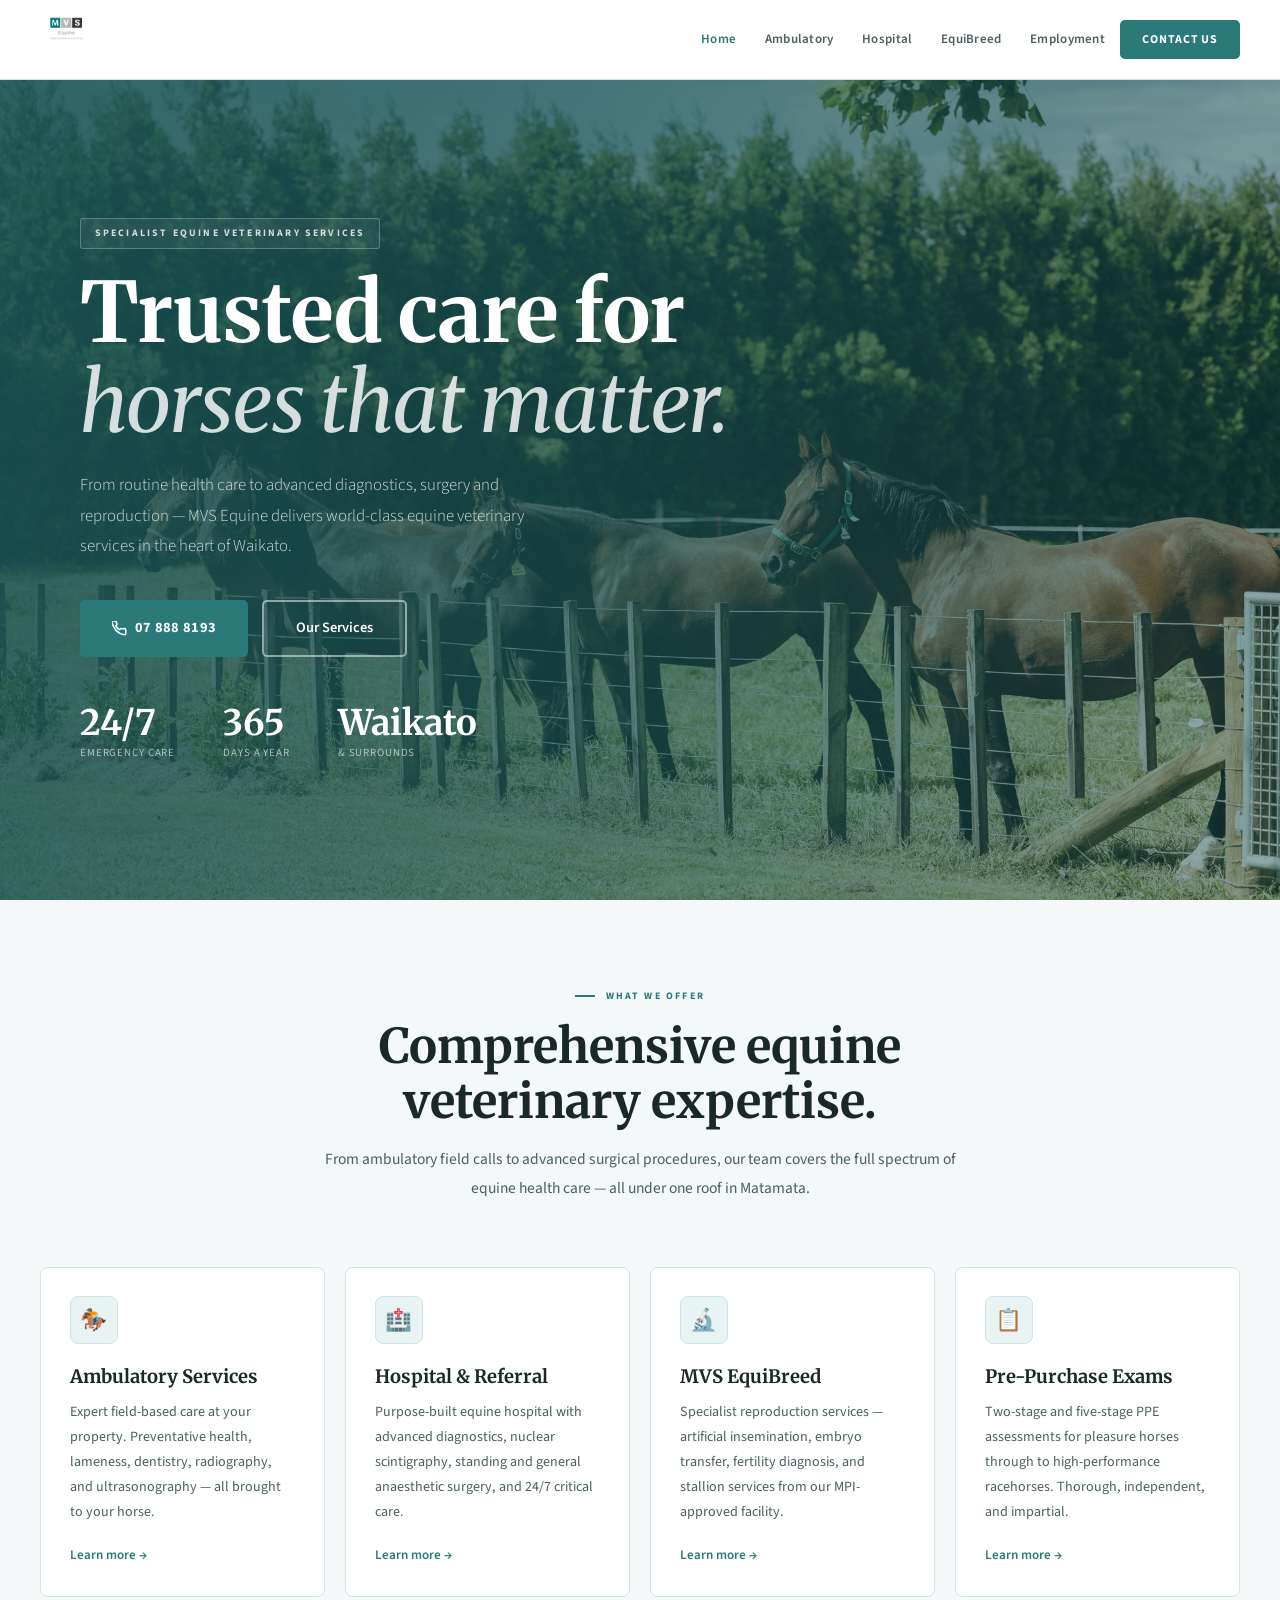
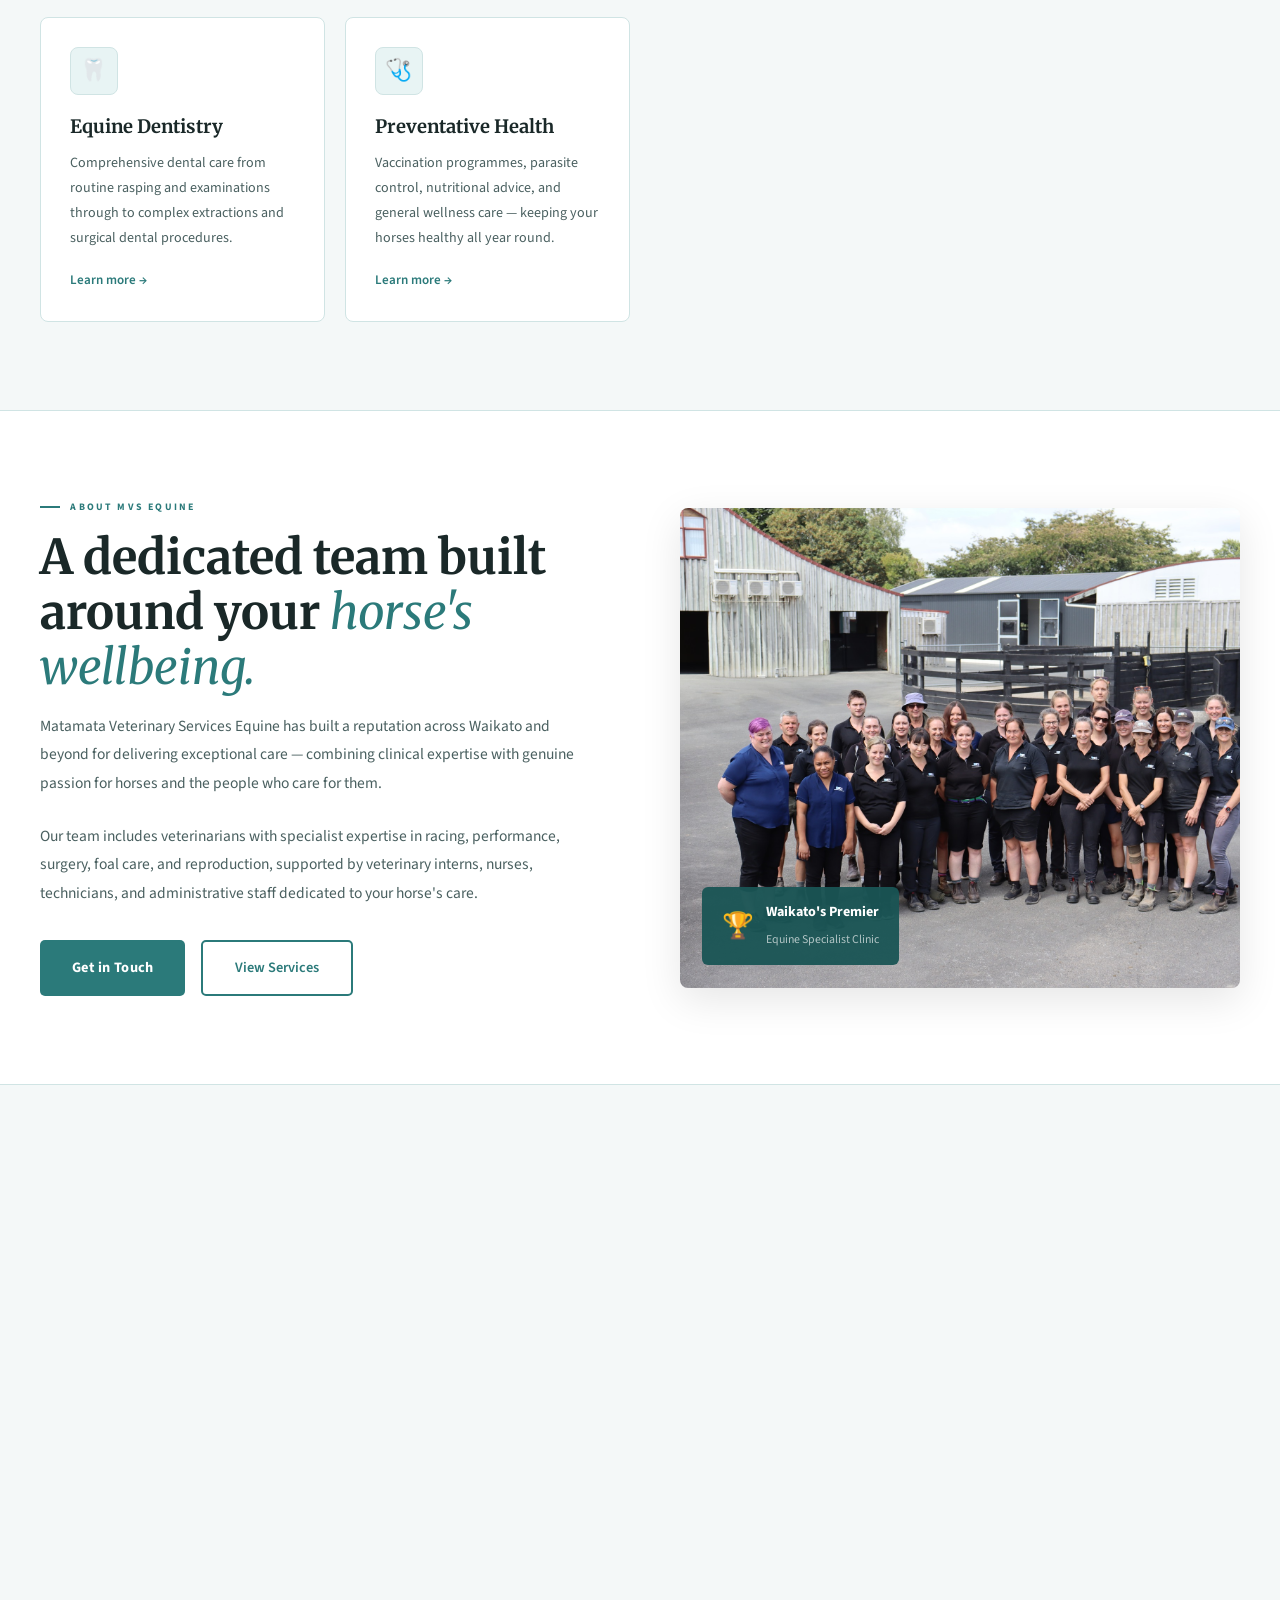
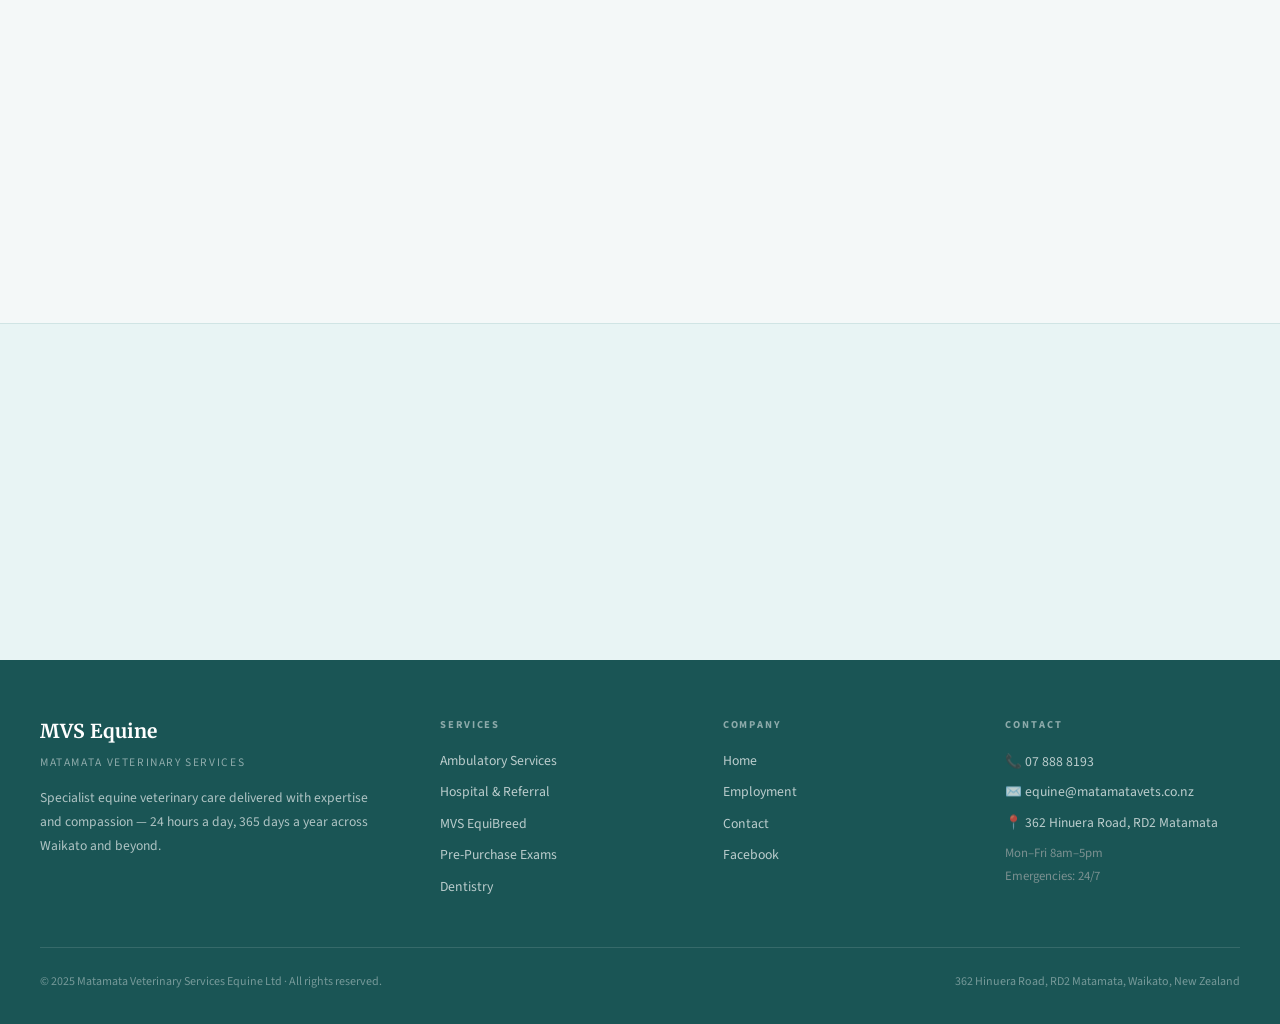
==== commit 1e6781b8: "Add real MVS logo and vet ambulatory photo" ====
--- a/index.html
+++ b/index.html
@@ -13,7 +13,7 @@
 
 <nav id="nav">
   <a href="index.html" class="nav-logo">
-    <img src="logo.png" alt="MVS Equine" class="nav-logo-img">
+    <img src="logo-official.jpg" alt="MVS Equine" class="nav-logo-img">
   </a>
   <div class="nav-links">
     <a href="index.html" class="active">Home</a>
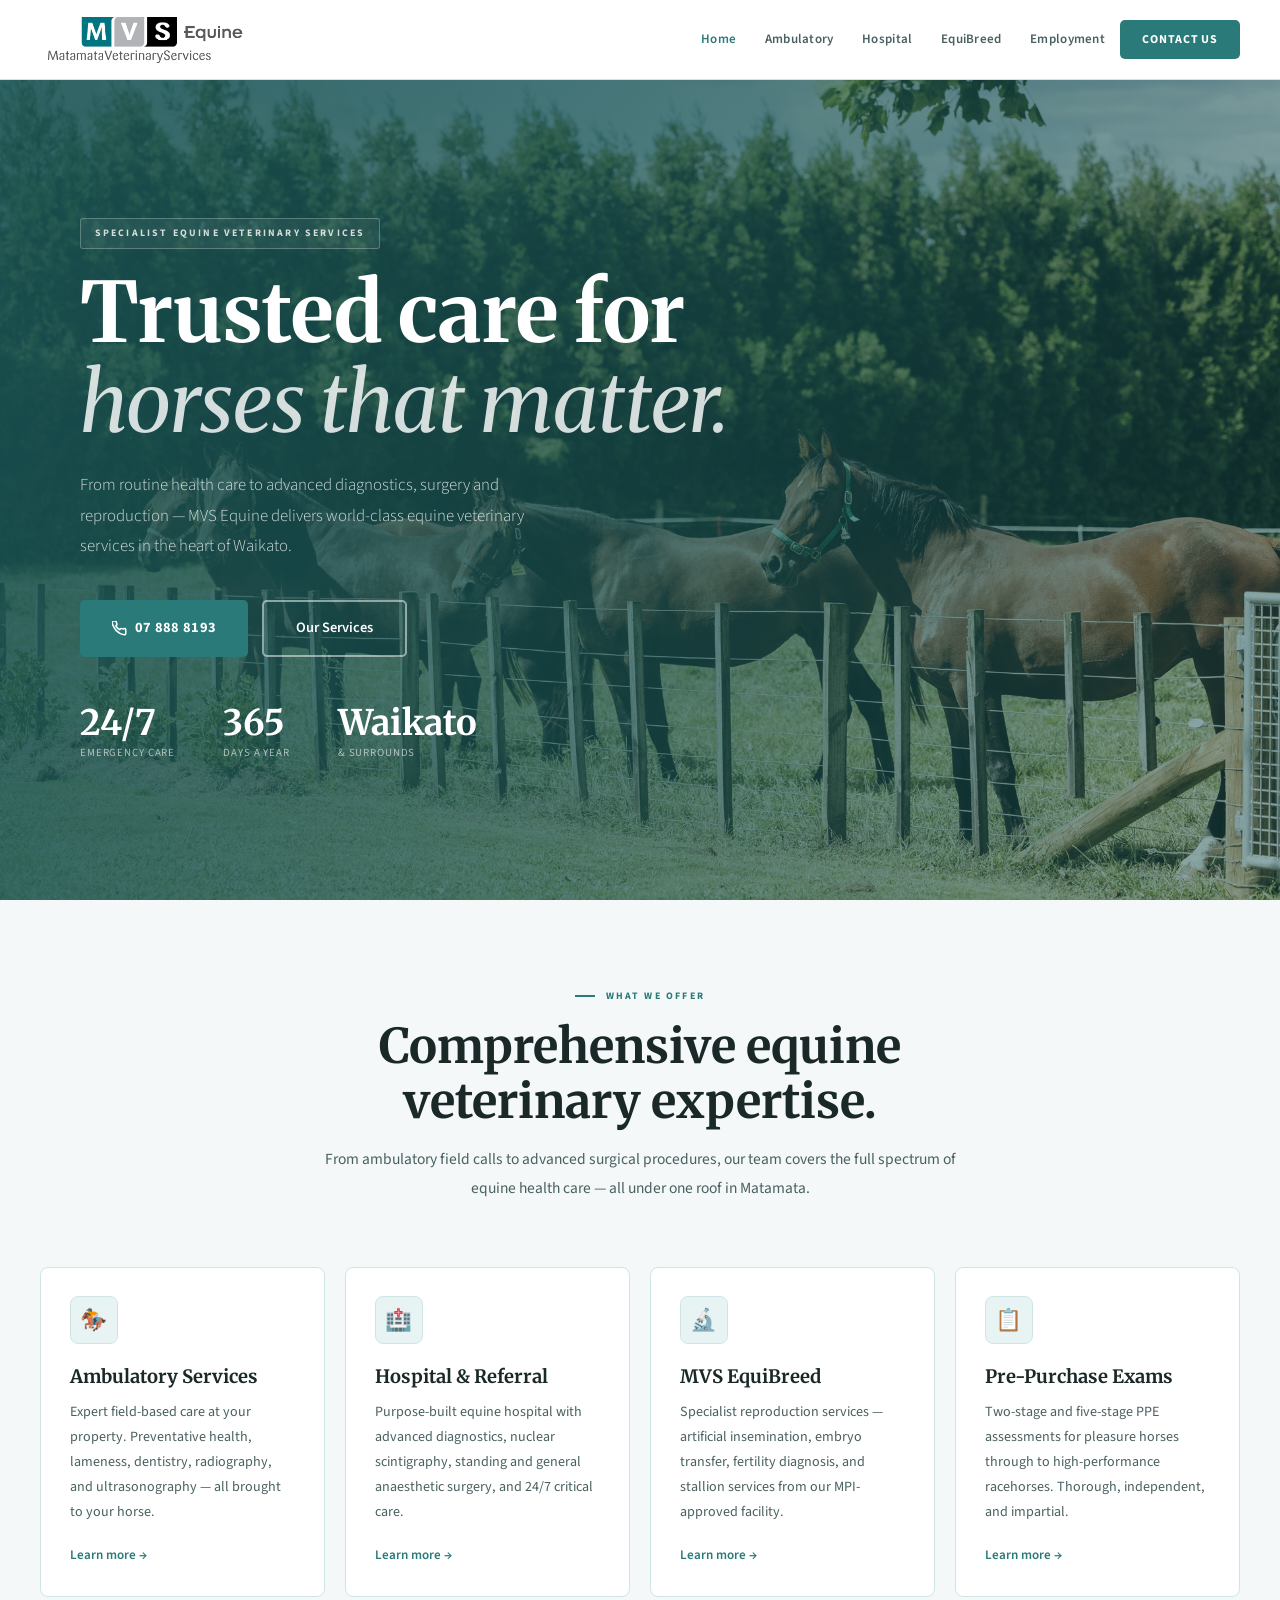
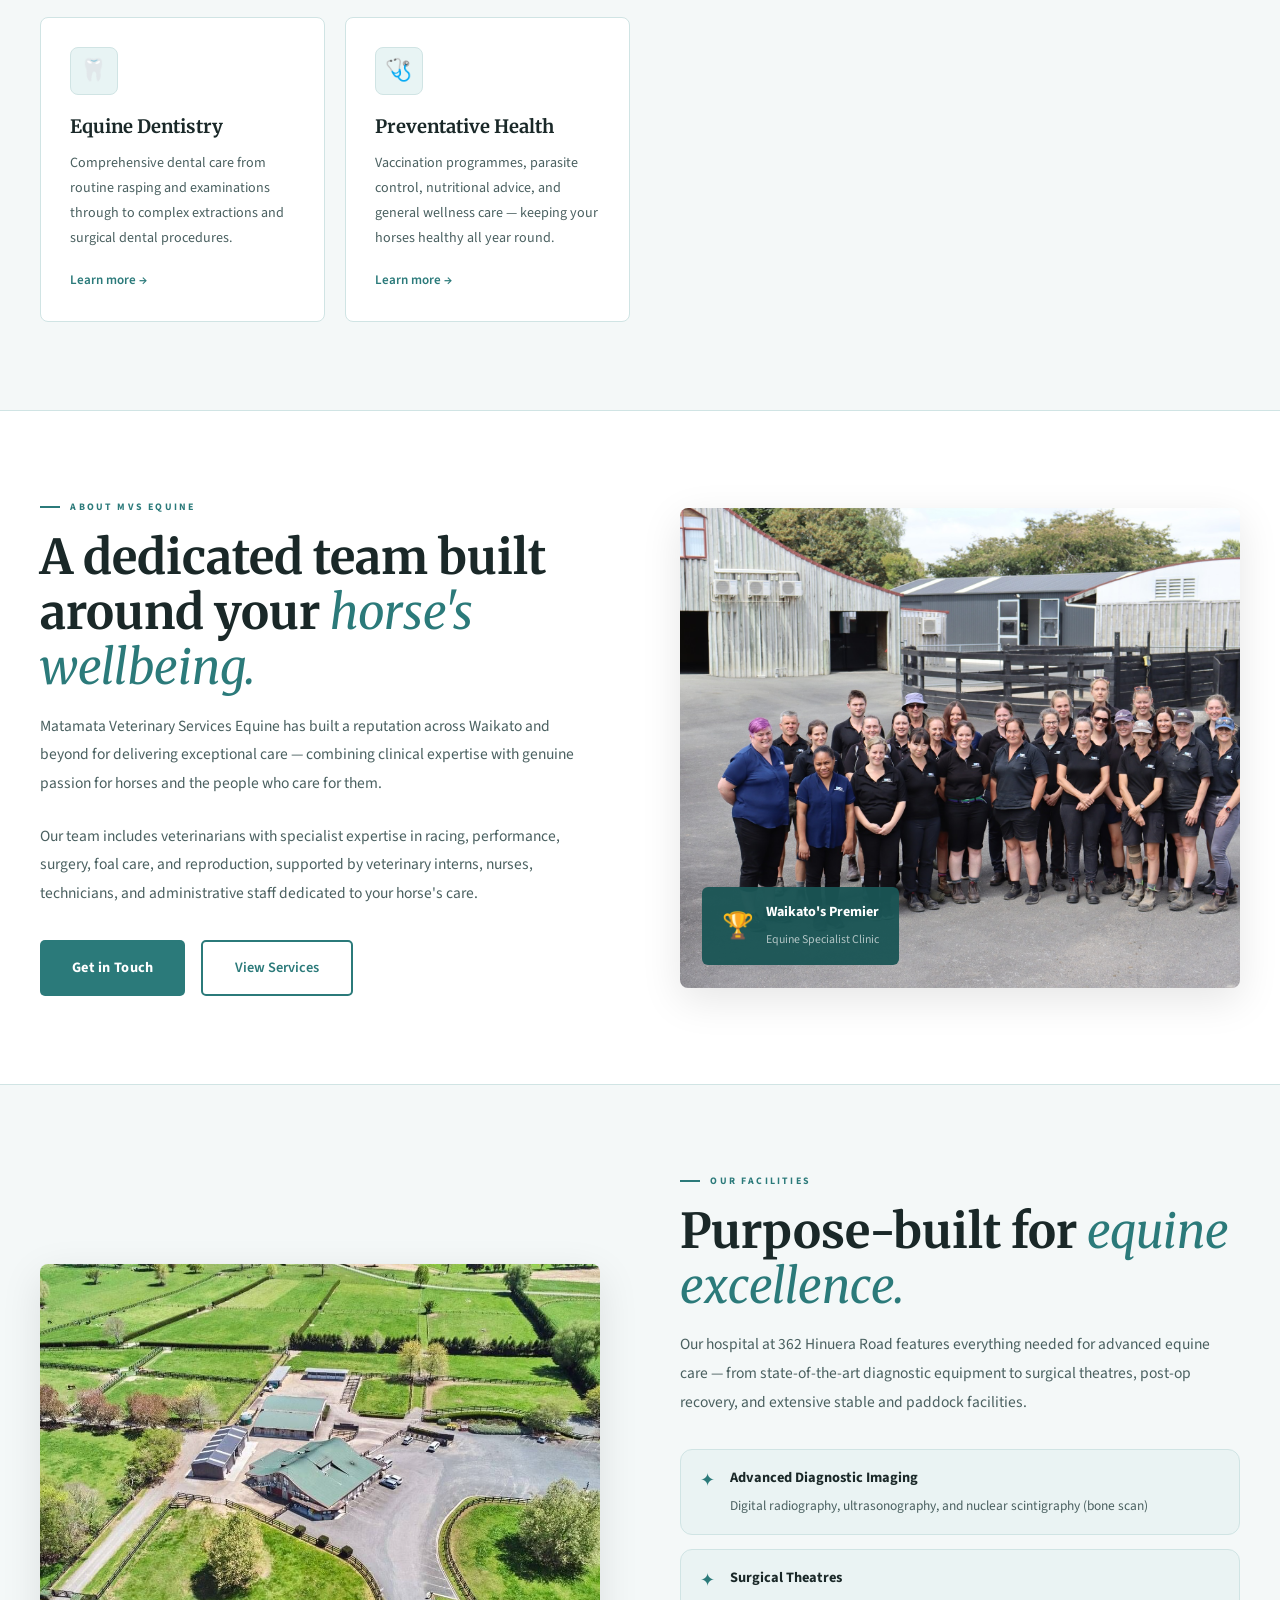
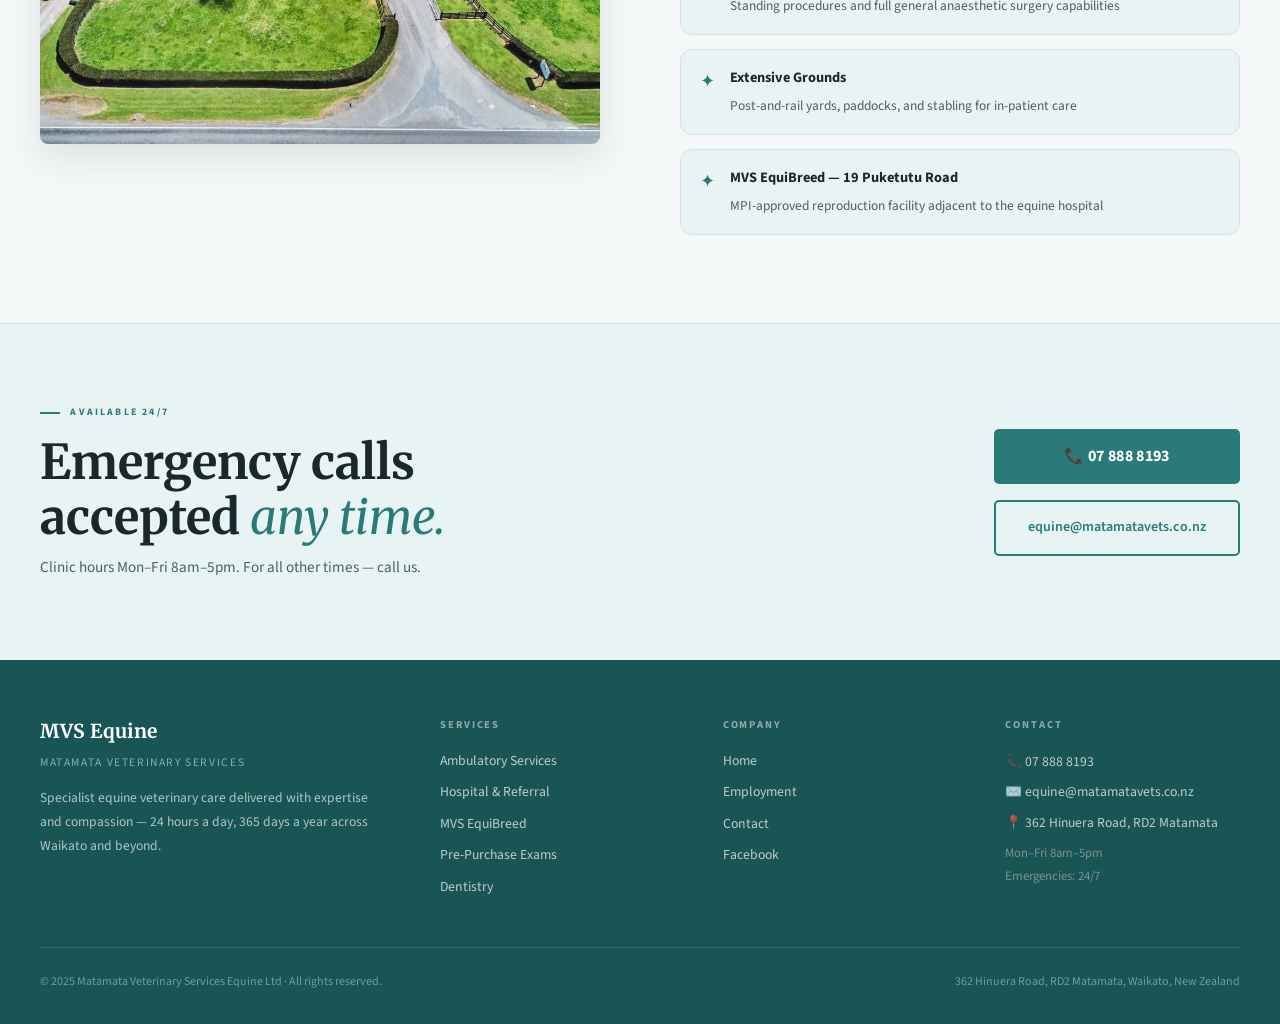
==== commit 49182747: "Use MVS_Equine Dark horizontal logo in nav" ====
--- a/index.html
+++ b/index.html
@@ -13,7 +13,7 @@
 
 <nav id="nav">
   <a href="index.html" class="nav-logo">
-    <img src="logo-official.jpg" alt="MVS Equine" class="nav-logo-img">
+    <img src="logo-dark.jpg" alt="MVS Equine" class="nav-logo-img">
   </a>
   <div class="nav-links">
     <a href="index.html" class="active">Home</a>
--- a/styles.css
+++ b/styles.css
@@ -27,7 +27,7 @@
 nav{position:fixed;top:0;left:0;right:0;width:100%;z-index:100;height:80px;display:flex;align-items:center;justify-content:space-between;padding:0 2.5rem;background:var(--white);border-bottom:1px solid var(--border);transition:box-shadow .3s}
 nav.scrolled{box-shadow:0 2px 16px rgba(0,0,0,.1)}
 .nav-logo{display:flex;align-items:center;text-decoration:none}
-.nav-logo-img{height:54px;width:auto;display:block}
+.nav-logo-img{height:62px;width:auto;display:block}
 .nav-links{display:flex;align-items:center;gap:.1rem}
 .nav-links a{font-size:13px;font-weight:600;color:var(--body);padding:.5rem .85rem;border-radius:4px;letter-spacing:.02em;transition:color .2s,background .2s}
 .nav-links a:hover,.nav-links a.active{color:var(--teal)}
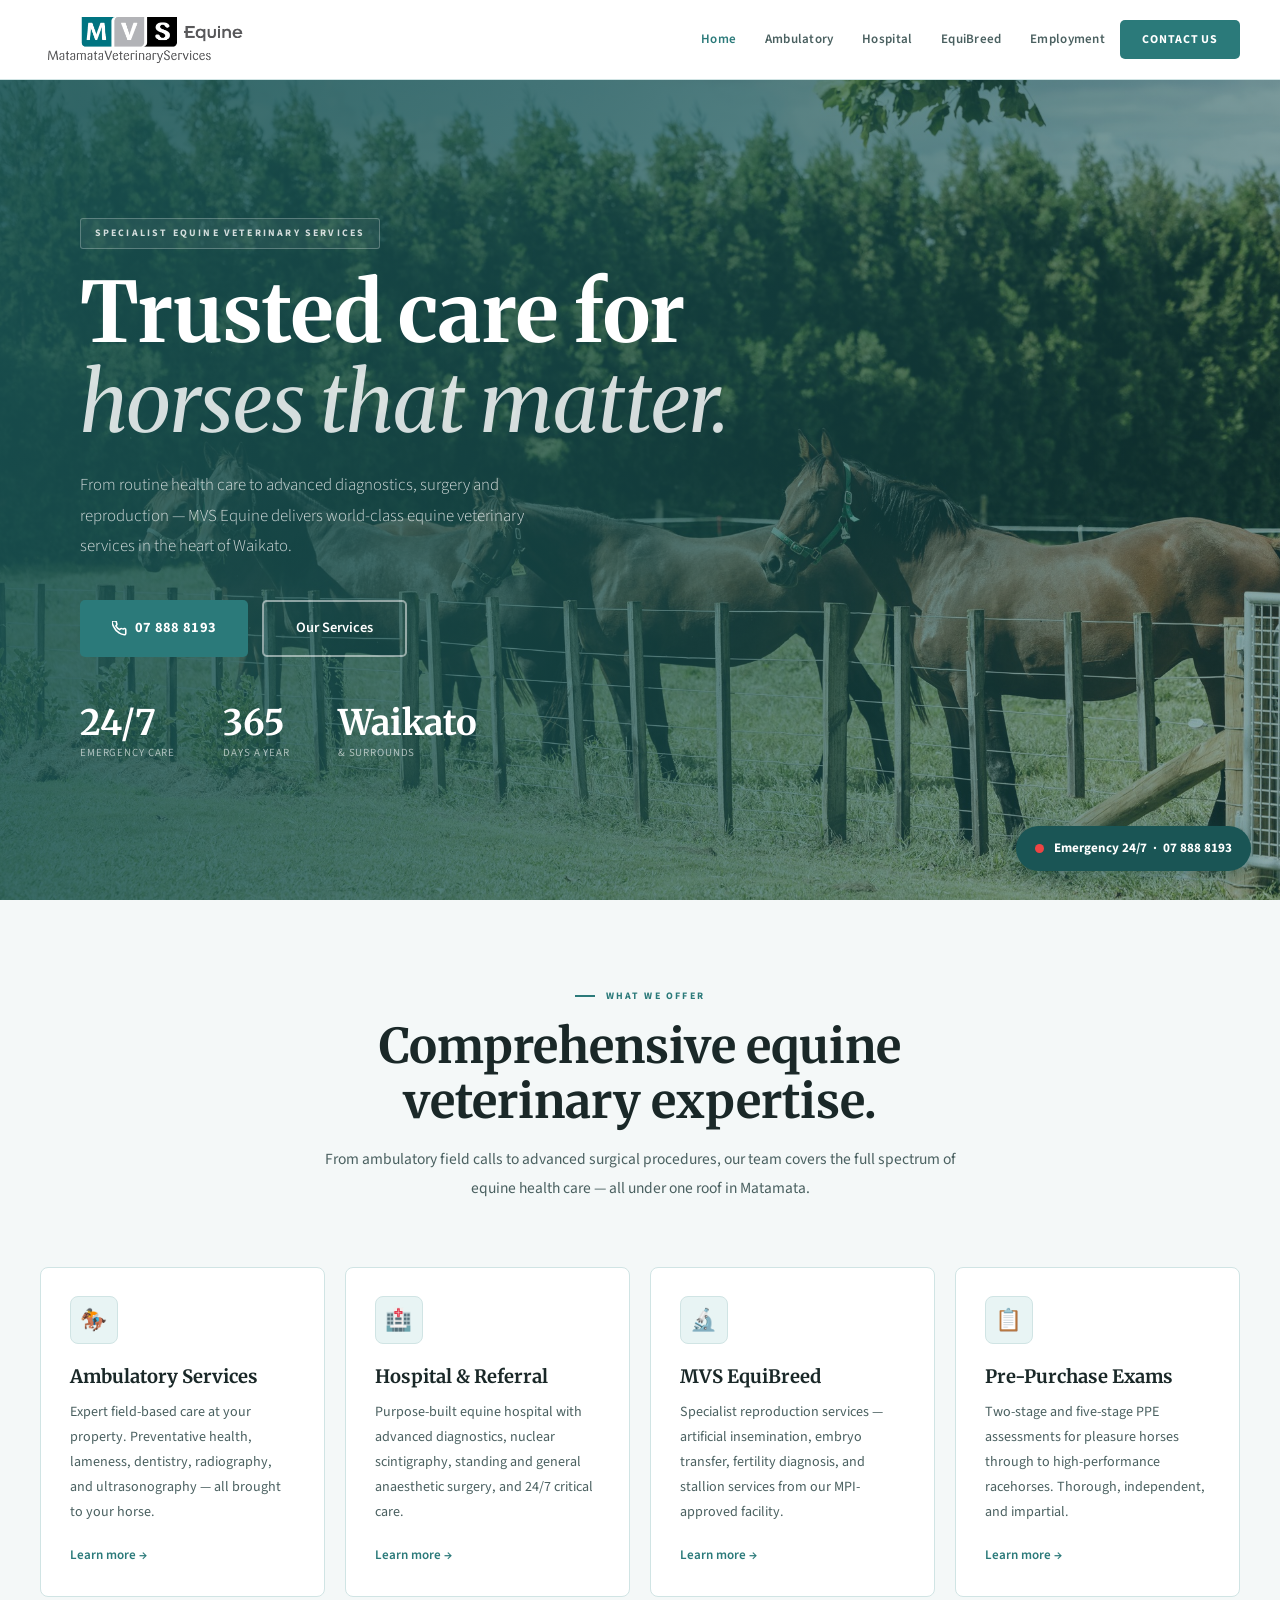
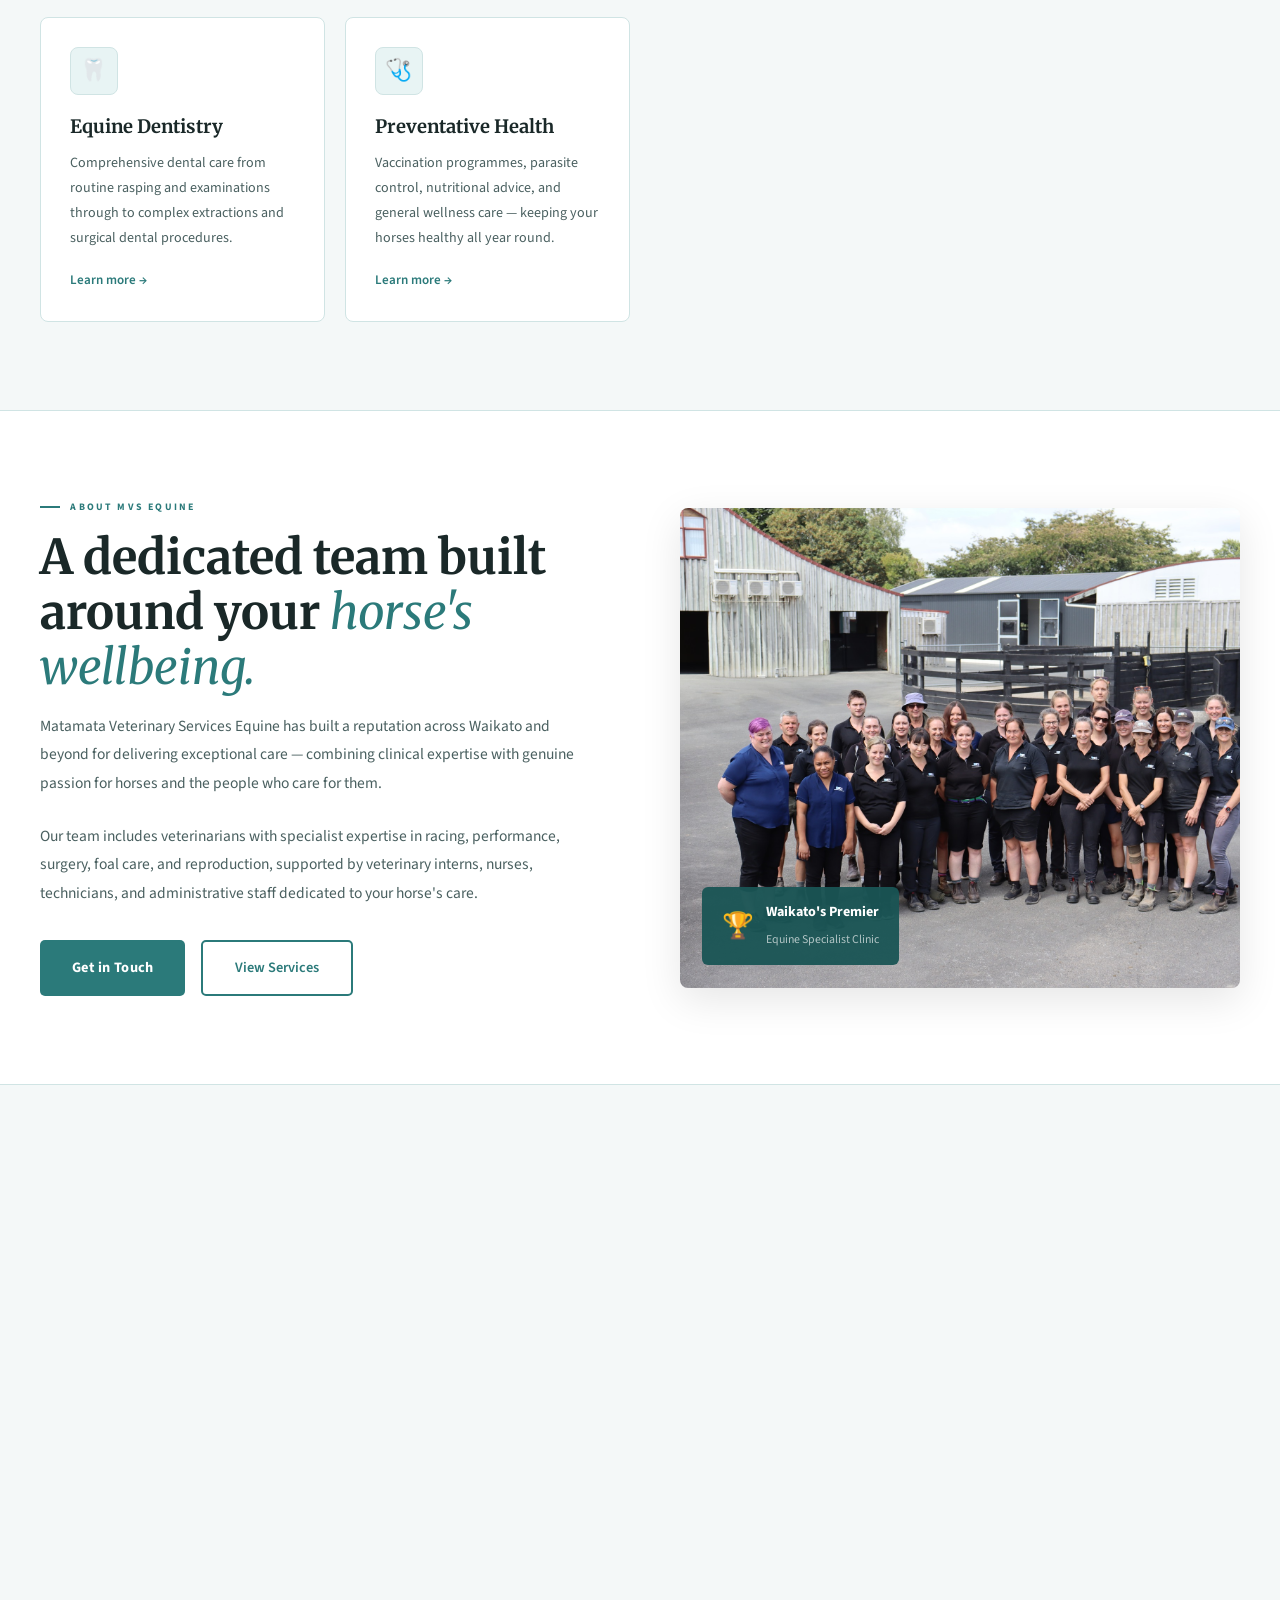
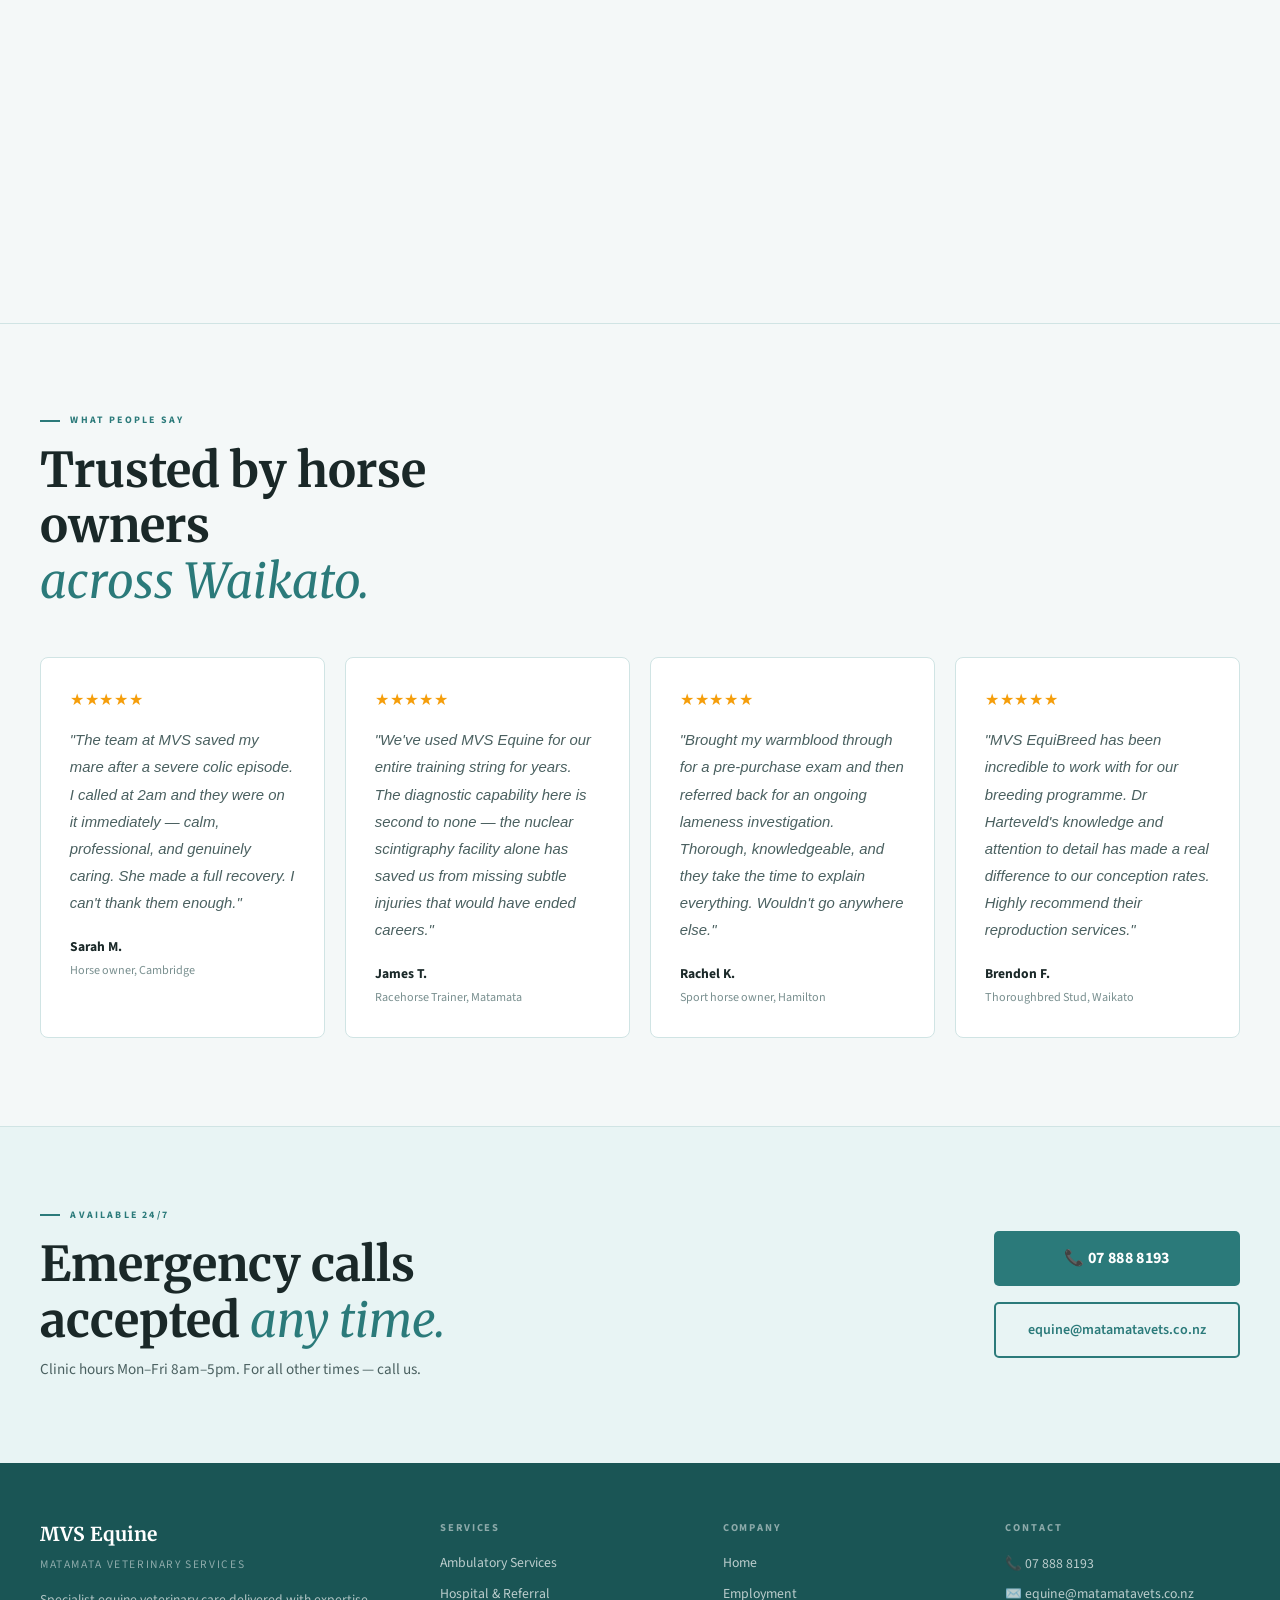
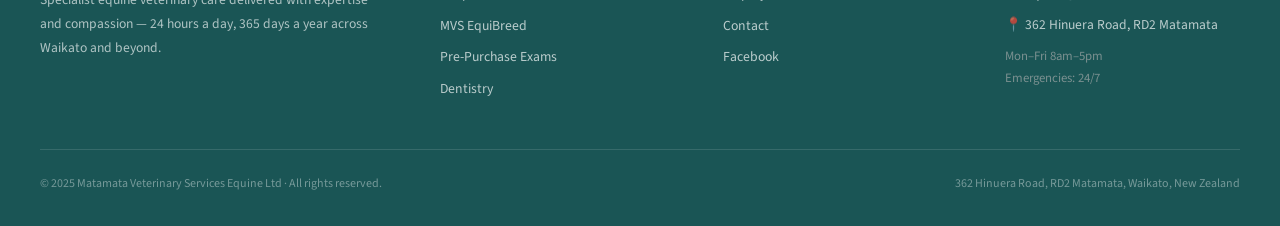
==== commit e4b75689: "Add map, testimonials, floating emergency button, favicon" ====
--- a/index.html
+++ b/index.html
@@ -2,6 +2,7 @@
 <html lang="en">
 <head>
 <meta charset="UTF-8">
+<link rel="icon" type="image/jpeg" href="logo-dark.jpg">
 <meta name="viewport" content="width=device-width, initial-scale=1.0">
 <title>MVS Equine — Specialist Equine Veterinary Services, Matamata</title>
 <meta name="description" content="Specialist equine veterinary care in Matamata, Waikato. Ambulatory services, hospital & referral care, reproduction, surgery and diagnostics. 24/7 emergency. 07 888 8193.">
@@ -196,6 +197,44 @@
 
 <hr class="divider">
 
+<!-- TESTIMONIALS -->
+<section style="background:var(--bg2)">
+  <div class="section-inner">
+    <div class="reveal" style="max-width:560px;margin-bottom:3rem">
+      <p class="eyebrow">What People Say</p>
+      <h2>Trusted by horse owners<br><em>across Waikato.</em></h2>
+    </div>
+    <div style="display:grid;grid-template-columns:repeat(auto-fit,minmax(280px,1fr));gap:1.25rem">
+      <div class="review-card reveal">
+        <div class="review-stars">★★★★★</div>
+        <p class="review-text">"The team at MVS saved my mare after a severe colic episode. I called at 2am and they were on it immediately — calm, professional, and genuinely caring. She made a full recovery. I can't thank them enough."</p>
+        <div class="review-author">Sarah M.</div>
+        <div class="review-role">Horse owner, Cambridge</div>
+      </div>
+      <div class="review-card reveal">
+        <div class="review-stars">★★★★★</div>
+        <p class="review-text">"We've used MVS Equine for our entire training string for years. The diagnostic capability here is second to none — the nuclear scintigraphy facility alone has saved us from missing subtle injuries that would have ended careers."</p>
+        <div class="review-author">James T.</div>
+        <div class="review-role">Racehorse Trainer, Matamata</div>
+      </div>
+      <div class="review-card reveal">
+        <div class="review-stars">★★★★★</div>
+        <p class="review-text">"Brought my warmblood through for a pre-purchase exam and then referred back for an ongoing lameness investigation. Thorough, knowledgeable, and they take the time to explain everything. Wouldn't go anywhere else."</p>
+        <div class="review-author">Rachel K.</div>
+        <div class="review-role">Sport horse owner, Hamilton</div>
+      </div>
+      <div class="review-card reveal">
+        <div class="review-stars">★★★★★</div>
+        <p class="review-text">"MVS EquiBreed has been incredible to work with for our breeding programme. Dr Harteveld's knowledge and attention to detail has made a real difference to our conception rates. Highly recommend their reproduction services."</p>
+        <div class="review-author">Brendon F.</div>
+        <div class="review-role">Thoroughbred Stud, Waikato</div>
+      </div>
+    </div>
+  </div>
+</section>
+
+<hr class="divider">
+
 <!-- CTA BAND -->
 <section style="padding:5rem 2.5rem;background:var(--tealXlt)">
   <div class="section-inner" style="display:grid;grid-template-columns:1fr auto;gap:3rem;align-items:center;flex-wrap:wrap">
@@ -256,5 +295,9 @@
 const obs=new IntersectionObserver(e=>{e.forEach((el,i)=>{if(el.isIntersecting){setTimeout(()=>el.target.classList.add('visible'),i*80);obs.unobserve(el.target)}})},{threshold:.1,rootMargin:'0px 0px -40px 0px'});
 document.querySelectorAll('.reveal').forEach(el=>obs.observe(el));
 </script>
+
+<div class="emergency-float">
+  <a href="tel:078888193"><span class="pulse-dot"></span>Emergency 24/7 &nbsp;·&nbsp; 07 888 8193</a>
+</div>
 </body>
 </html>
--- a/styles.css
+++ b/styles.css
@@ -168,6 +168,29 @@
 .reveal{opacity:0;transform:translateY(22px);transition:opacity .6s ease,transform .6s ease}
 .reveal.visible{opacity:1;transform:none}
 
+/* ── TESTIMONIALS ── */
+.review-card{background:var(--white);border:1px solid var(--border);border-radius:8px;padding:1.8rem;position:relative}
+.review-stars{color:#f59e0b;font-size:1rem;letter-spacing:.05em;margin-bottom:.9rem}
+.review-text{font-size:.93rem;color:var(--body);line-height:1.82;margin-bottom:1.2rem;font-style:italic}
+.review-author{font-size:.85rem;font-weight:700;color:var(--text)}
+.review-role{font-size:.76rem;color:var(--dim);margin-top:.15rem}
+.review-google{position:absolute;top:1.4rem;right:1.4rem;width:20px;height:20px;opacity:.4}
+
+/* ── MAP ── */
+.map-wrap{border-radius:8px;overflow:hidden;border:1px solid var(--border);box-shadow:0 4px 20px rgba(0,0,0,.07)}
+.map-tabs{display:flex;gap:0;margin-bottom:1.2rem;border:1px solid var(--border);border-radius:6px;overflow:hidden;width:fit-content}
+.map-tab{padding:.5rem 1.2rem;font-size:.8rem;font-weight:600;cursor:pointer;background:var(--bg2);color:var(--body);border:none;transition:background .2s,color .2s;font-family:'Source Sans 3',sans-serif}
+.map-tab.active{background:var(--teal);color:var(--white)}
+.map-frame{display:none;width:100%;height:380px;border:0}
+.map-frame.active{display:block}
+
+/* ── FLOATING EMERGENCY BUTTON ── */
+.emergency-float{position:fixed;bottom:1.8rem;right:1.8rem;z-index:999;display:flex;flex-direction:column;align-items:flex-end;gap:.5rem}
+.emergency-float a{display:flex;align-items:center;gap:.6rem;background:var(--tealDk);color:var(--white);padding:.75rem 1.2rem;border-radius:50px;font-size:.82rem;font-weight:700;text-decoration:none;box-shadow:0 4px 20px rgba(26,85,85,.4);transition:background .2s,transform .15s;white-space:nowrap}
+.emergency-float a:hover{background:#0f3a3a;transform:translateY(-2px)}
+.emergency-float .pulse-dot{width:9px;height:9px;border-radius:50%;background:#ef4444;flex-shrink:0;animation:emergPulse 1.8s ease-in-out infinite}
+@keyframes emergPulse{0%,100%{opacity:1;transform:scale(1)}50%{opacity:.5;transform:scale(.75)}}
+
 /* ── RESPONSIVE ── */
 @media(max-width:1024px){
   .split{grid-template-columns:1fr;gap:3rem}
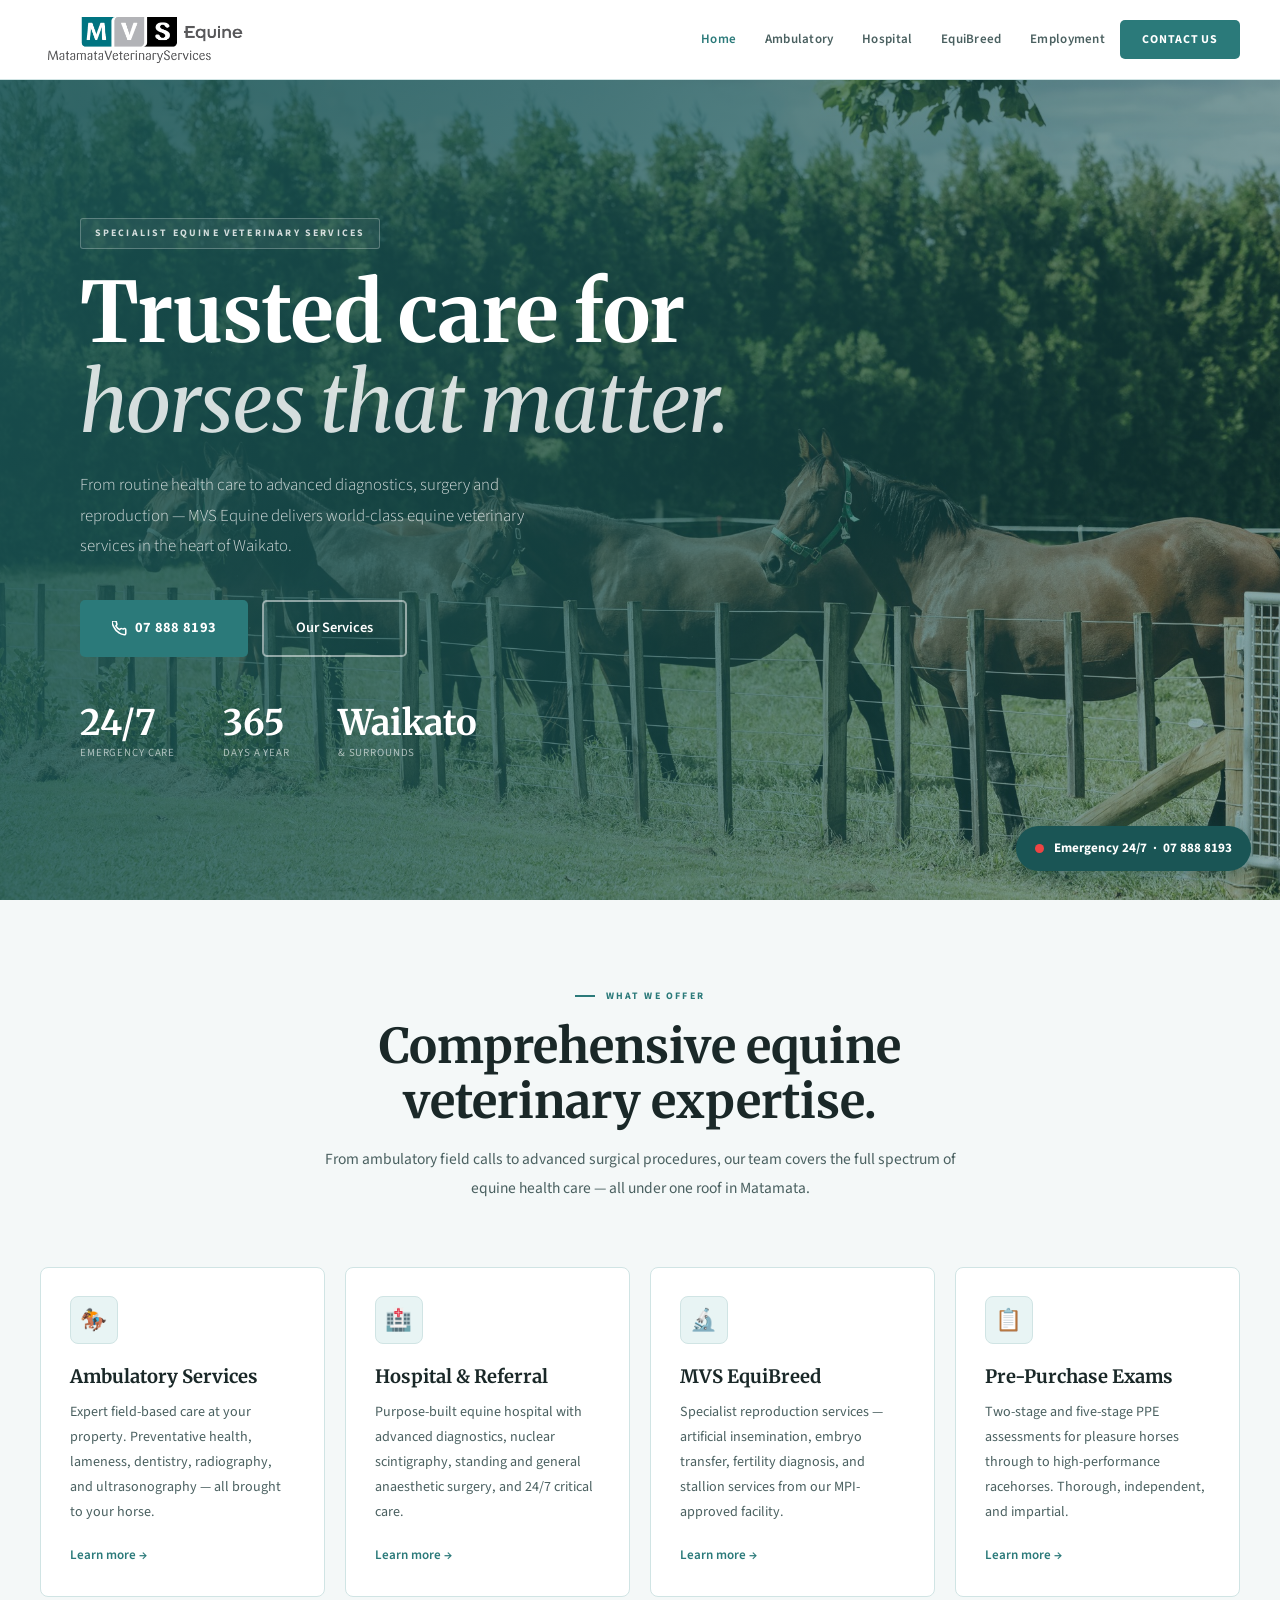
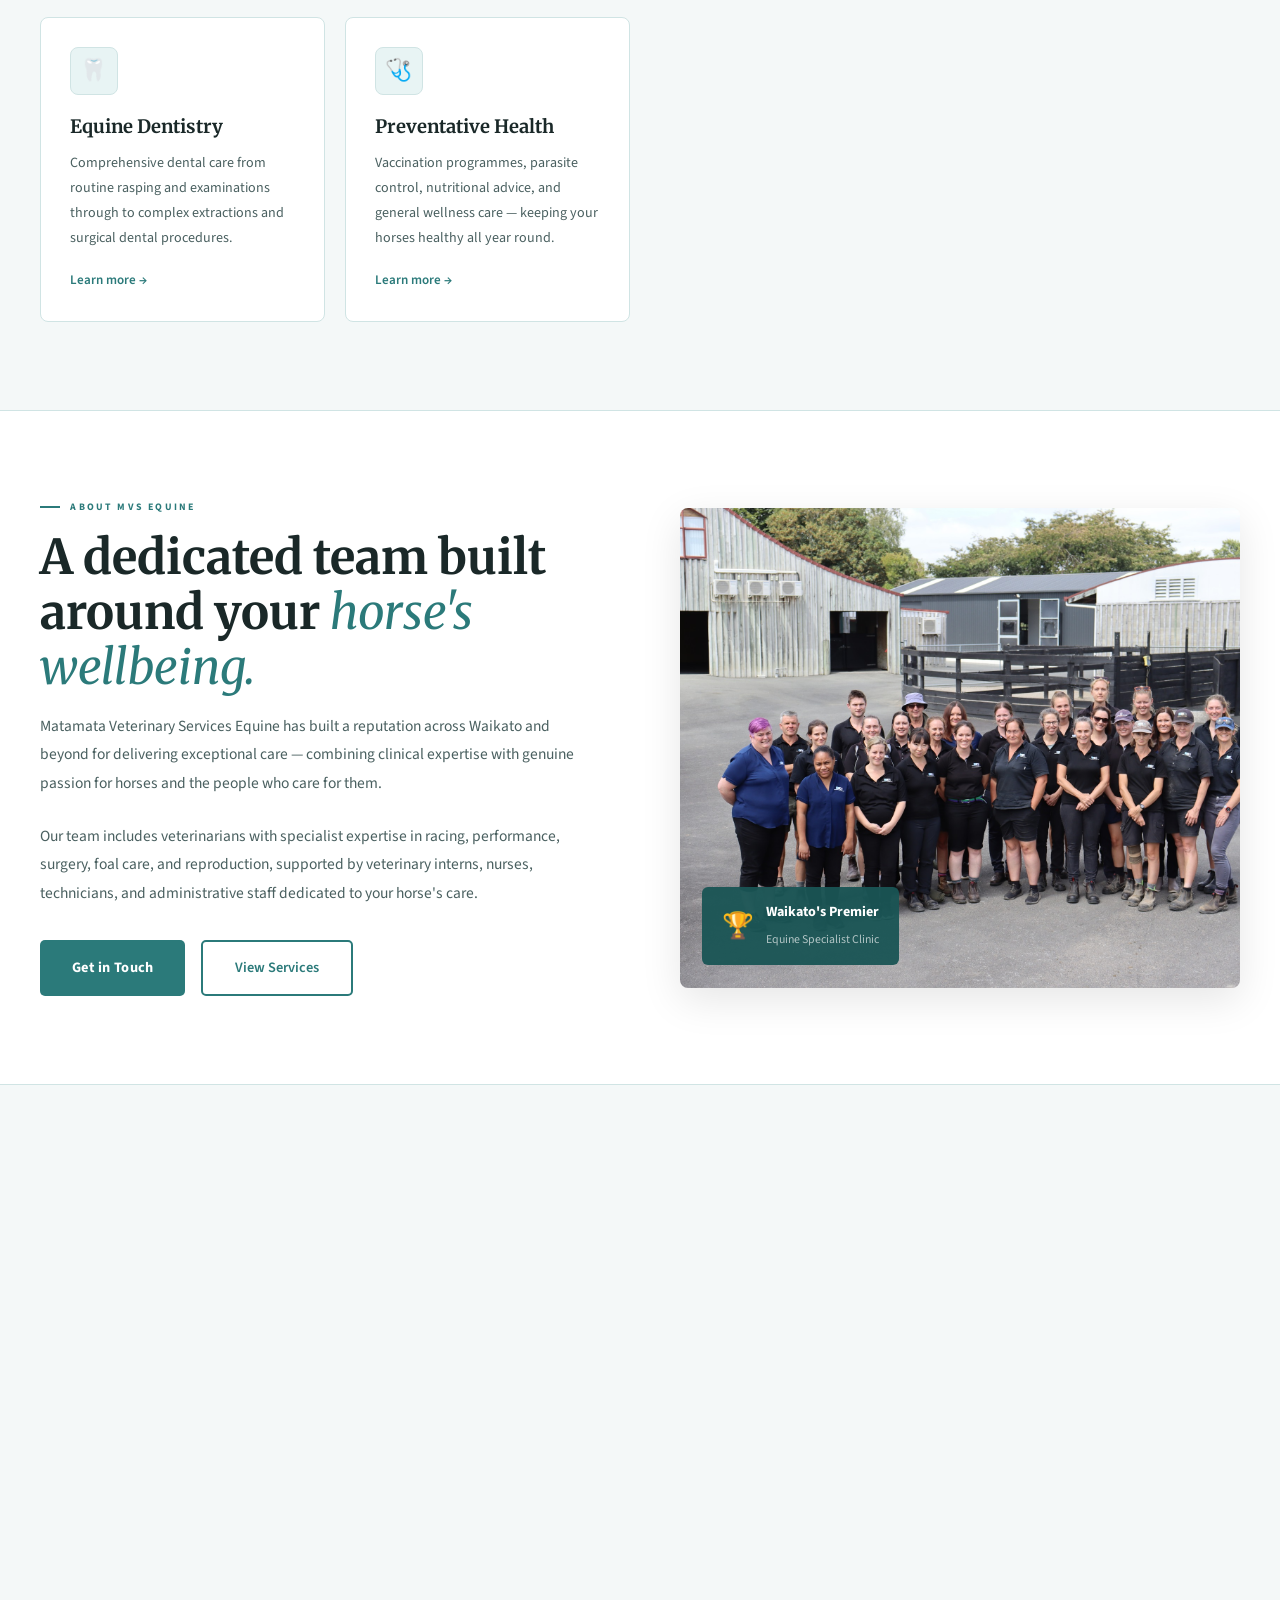
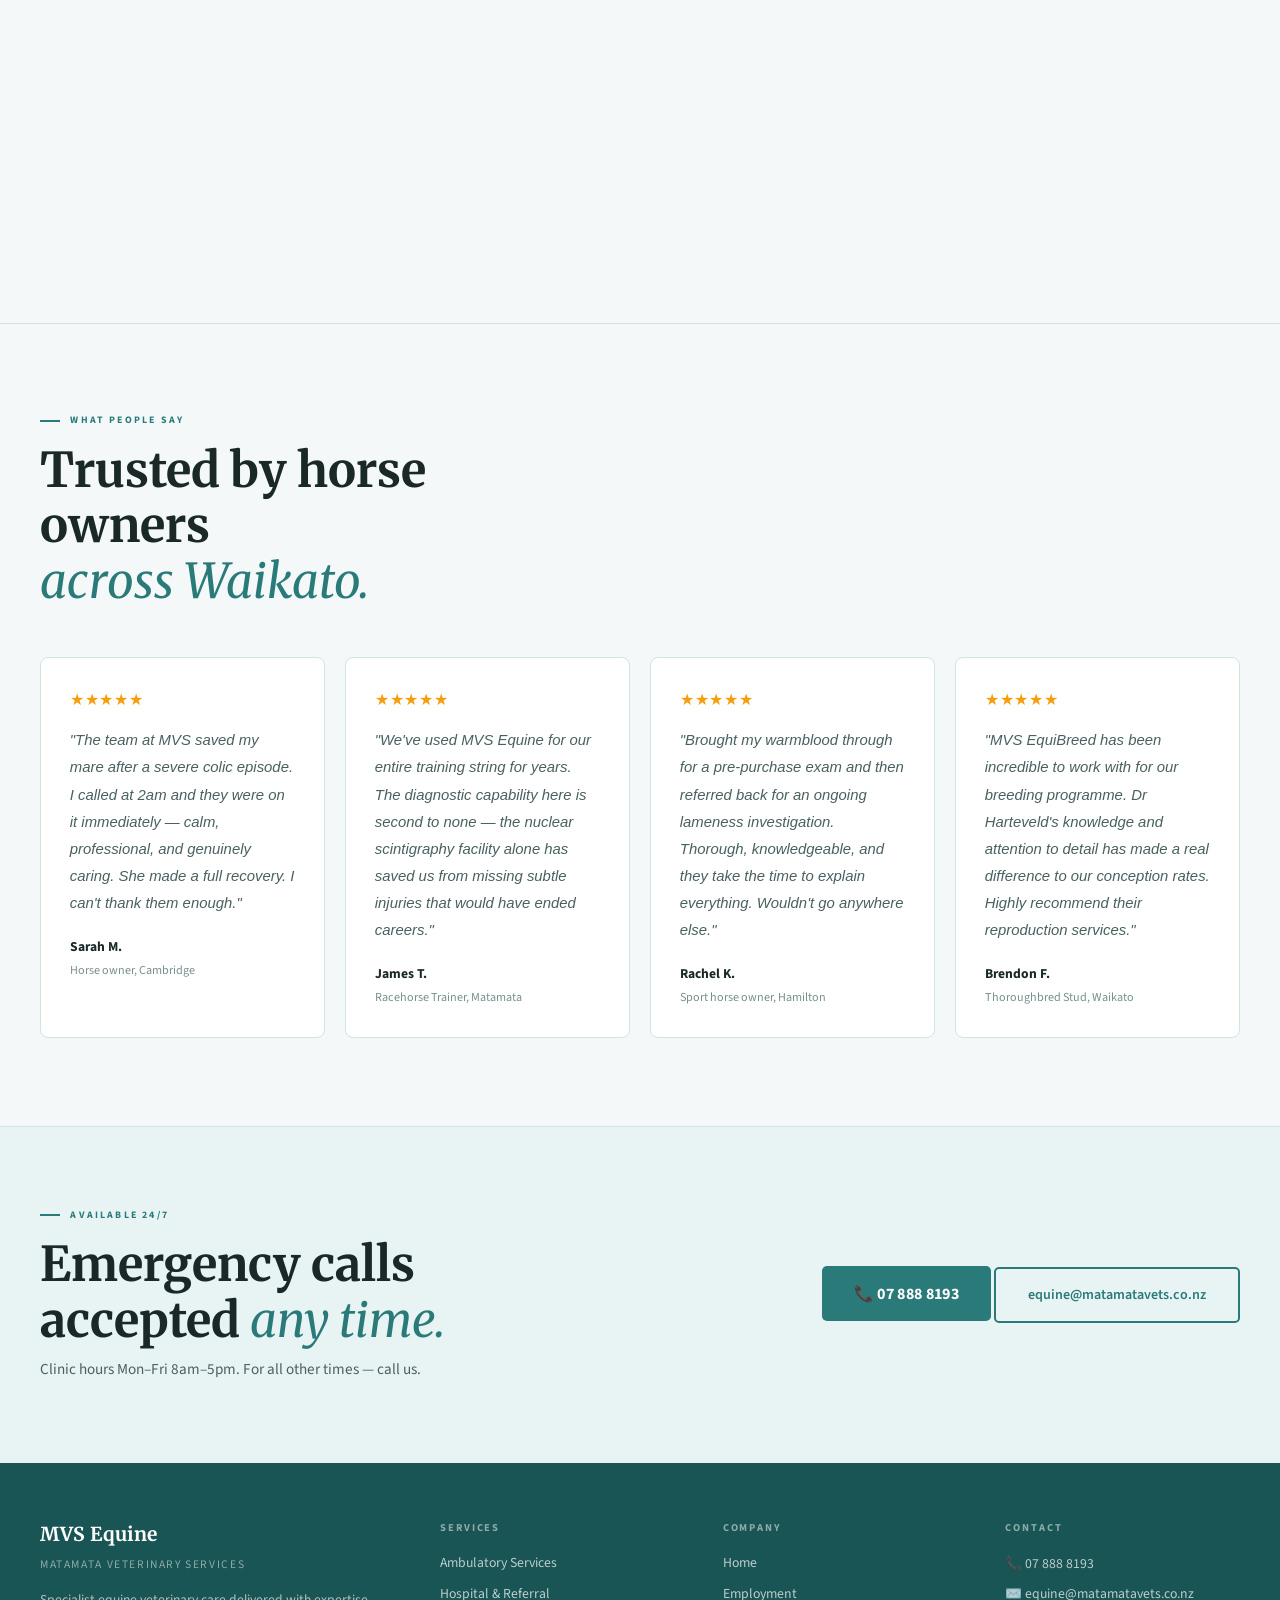
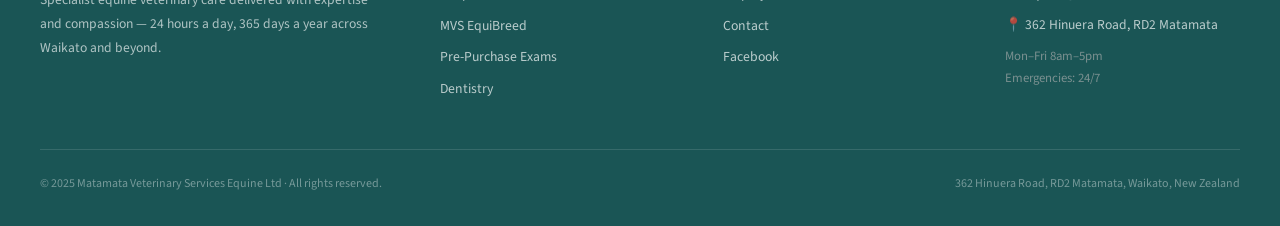
==== commit 241fe521: "Mobile responsive: fix all grid layouts, nav, hero, sections, map, buttons" ====
--- a/index.html
+++ b/index.html
@@ -152,7 +152,7 @@
 <!-- FACILITIES -->
 <section style="background:var(--bg2)">
   <div class="section-inner">
-    <div style="display:grid;grid-template-columns:1fr 1fr;gap:5rem;align-items:center">
+    <div class="grid-2" style="gap:5rem">
       <div class="split-img reveal">
         <img src="facilities.avif" alt="MVS Equine hospital facilities">
       </div>
@@ -237,13 +237,13 @@
 
 <!-- CTA BAND -->
 <section style="padding:5rem 2.5rem;background:var(--tealXlt)">
-  <div class="section-inner" style="display:grid;grid-template-columns:1fr auto;gap:3rem;align-items:center;flex-wrap:wrap">
+  <div class="section-inner cta-grid">
     <div class="reveal">
       <p class="eyebrow">Available 24/7</p>
       <h2 style="margin-bottom:.6rem">Emergency calls<br>accepted <em>any time.</em></h2>
       <p style="font-size:.95rem;color:var(--body)">Clinic hours Mon–Fri 8am–5pm. For all other times — call us.</p>
     </div>
-    <div class="reveal" style="display:flex;flex-direction:column;gap:1rem;min-width:220px">
+    <div class="reveal" class="cta-btns">
       <a href="tel:0788881 93" class="btn-primary" style="justify-content:center;font-size:1rem">📞 07 888 8193</a>
       <a href="mailto:equine@matamatavets.co.nz" class="btn-ghost-teal" style="justify-content:center;font-size:.88rem">equine@matamatavets.co.nz</a>
     </div>
--- a/styles.css
+++ b/styles.css
@@ -191,20 +191,95 @@
 .emergency-float .pulse-dot{width:9px;height:9px;border-radius:50%;background:#ef4444;flex-shrink:0;animation:emergPulse 1.8s ease-in-out infinite}
 @keyframes emergPulse{0%,100%{opacity:1;transform:scale(1)}50%{opacity:.5;transform:scale(.75)}}
 
+/* ── LAYOUT UTILITY CLASSES (responsive) ── */
+.grid-2{display:grid;grid-template-columns:1fr 1fr}
+.cta-grid{display:grid;grid-template-columns:1fr auto;gap:3rem;align-items:center}
+.cta-btns{display:flex;flex-direction:column;gap:1rem;min-width:200px}
+
 /* ── RESPONSIVE ── */
 @media(max-width:1024px){
   .split{grid-template-columns:1fr;gap:3rem}
   .split-img{order:-1}
   .contact-grid{grid-template-columns:1fr}
   .footer-top{grid-template-columns:1fr 1fr}
-}
+  .grid-2{grid-template-columns:1fr;gap:3rem}
+  .split-img img{height:360px}
+}
+
+@media(max-width:768px){
+  .cta-grid{grid-template-columns:1fr;gap:1.5rem}
+  .cta-btns{min-width:unset;flex-direction:row;flex-wrap:wrap}
+  .cta-btns a{flex:1;justify-content:center;text-align:center}
+  .map-frame{height:300px}
+  .map-tabs{width:100%}
+  .map-tab{flex:1;text-align:center}
+}
+
 @media(max-width:680px){
+  /* Nav */
+  nav{padding:0 1rem;height:68px}
   .nav-links{display:none}
   .hamburger{display:flex}
-  section{padding:4rem 1.5rem}
-  .page-hero{padding:7rem 1.5rem 4rem}
+  .mobile-menu{top:68px}
+  .nav-logo-img{height:46px}
+
+  /* Hero */
+  .hero{min-height:100svh}
+  .hero-content{padding:0 1.25rem;padding-top:68px}
+  .hero h1{font-size:2.3rem;line-height:1.1}
+  .hero-sub{font-size:.95rem}
+  .hero-btns{flex-direction:column;align-items:flex-start;gap:.75rem}
+  .hero-btns a{width:100%;justify-content:center}
+  .hero-stats{gap:2rem}
+  .stat-num{font-size:1.8rem}
+
+  /* Sections */
+  section{padding:3.5rem 1.25rem}
+  .page-hero{padding:6rem 1.25rem 3rem}
+  .page-hero h1{font-size:2rem}
+  .page-hero p{font-size:.92rem}
+
+  /* Typography */
+  h2{font-size:1.75rem}
+  .section-body{font-size:.92rem}
+
+  /* Cards */
+  .card{padding:1.4rem}
+
+  /* Split */
+  .split{gap:2rem}
+  .split-img img{height:260px}
+  .split-img-badge{display:none}
+
+  /* Testimonials */
+  .review-card{padding:1.4rem}
+
+  /* Map */
+  .map-frame{height:260px}
+
+  /* Floating button */
+  .emergency-float{bottom:1rem;right:1rem}
+  .emergency-float a{font-size:.75rem;padding:.65rem .95rem}
+
+  /* Footer */
+  .footer-top{grid-template-columns:1fr;gap:2rem}
+  footer{padding:2.5rem 1.25rem 1.5rem}
+  .footer-bottom{flex-direction:column;align-items:flex-start;gap:.4rem}
+
+  /* CTA grid */
+  .cta-grid{grid-template-columns:1fr}
+  .cta-btns{flex-direction:column;min-width:unset}
+  .cta-btns a{width:100%;justify-content:center}
+
+  /* Grid 2 col → 1 col */
+  .grid-2{grid-template-columns:1fr;gap:2.5rem}
+
+  /* Form rows */
   .form-row{grid-template-columns:1fr}
-  .hero h1{font-size:2.6rem}
-  .footer-top{grid-template-columns:1fr}
-  nav{padding:0 1.5rem}
-}
+  .cf-row{grid-template-columns:1fr}
+}
+
+@media(max-width:400px){
+  .hero h1{font-size:2rem}
+  .nav-logo-img{height:38px}
+}
